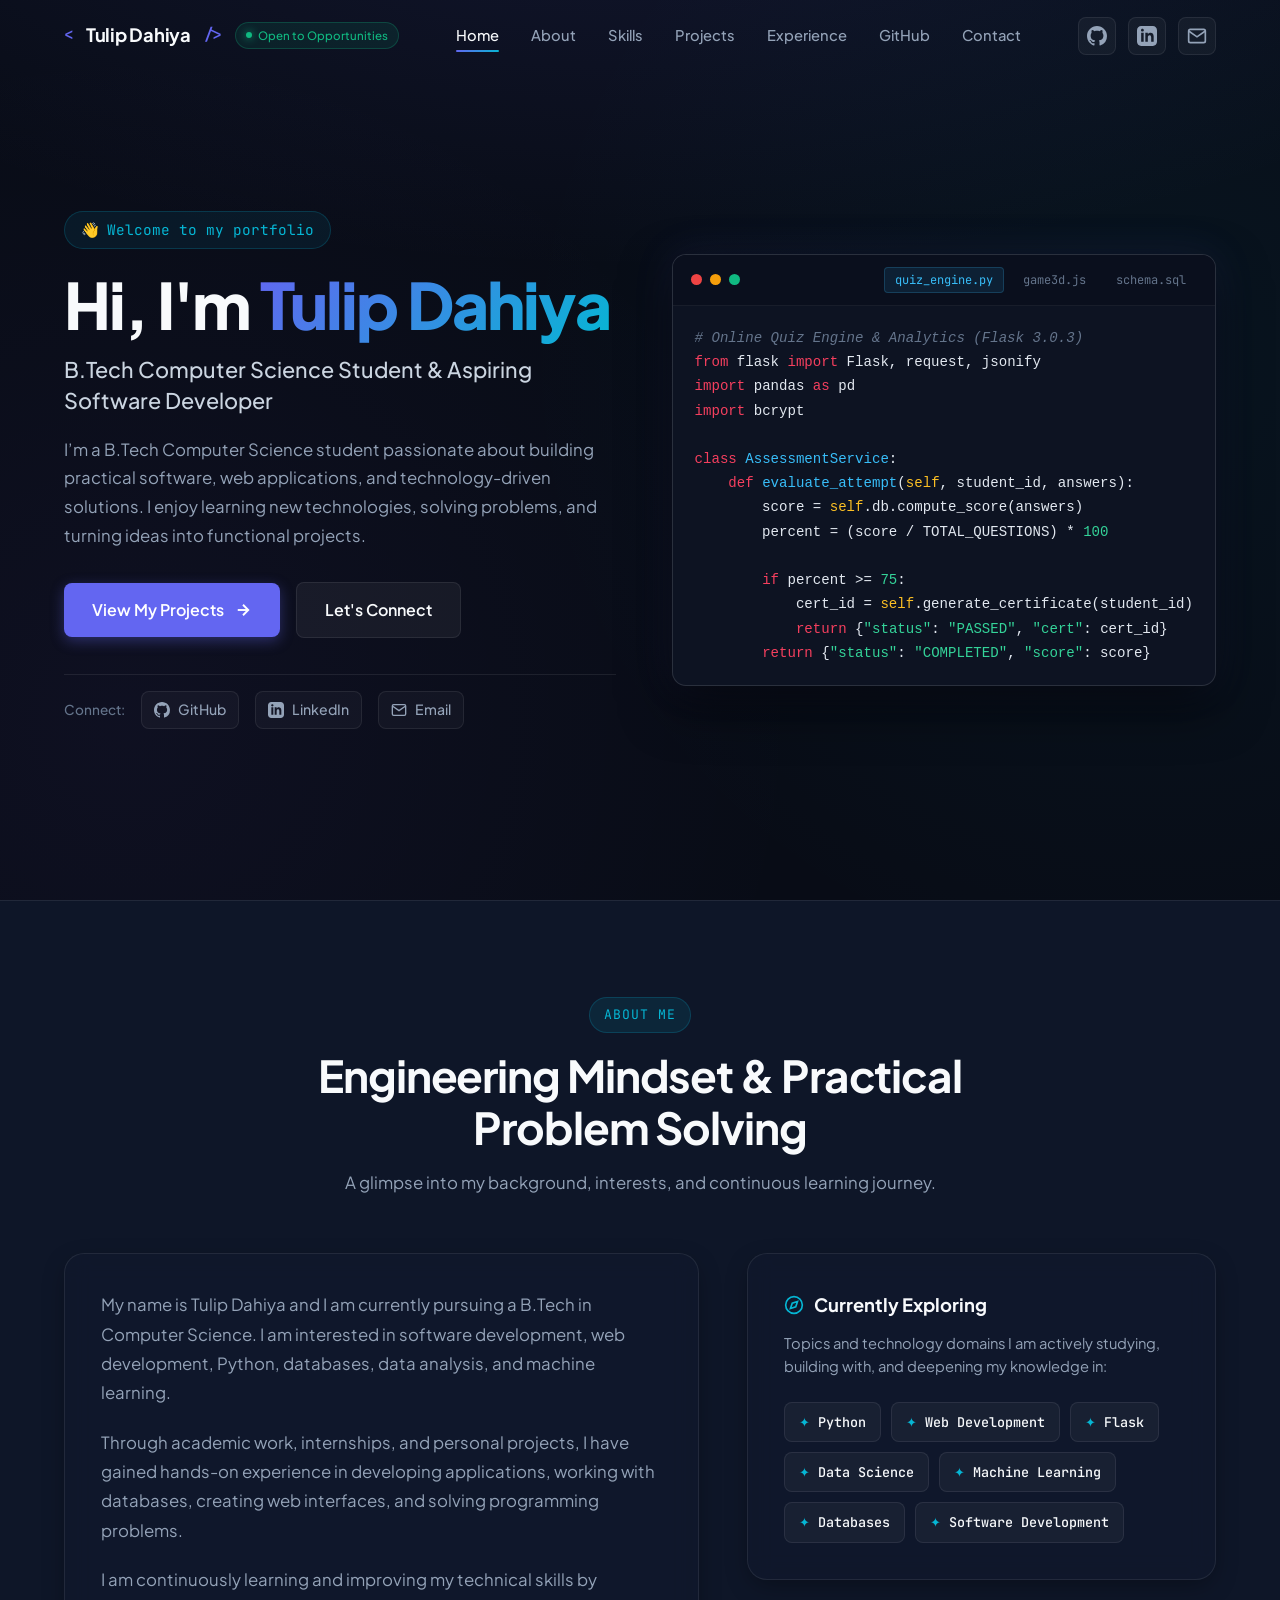
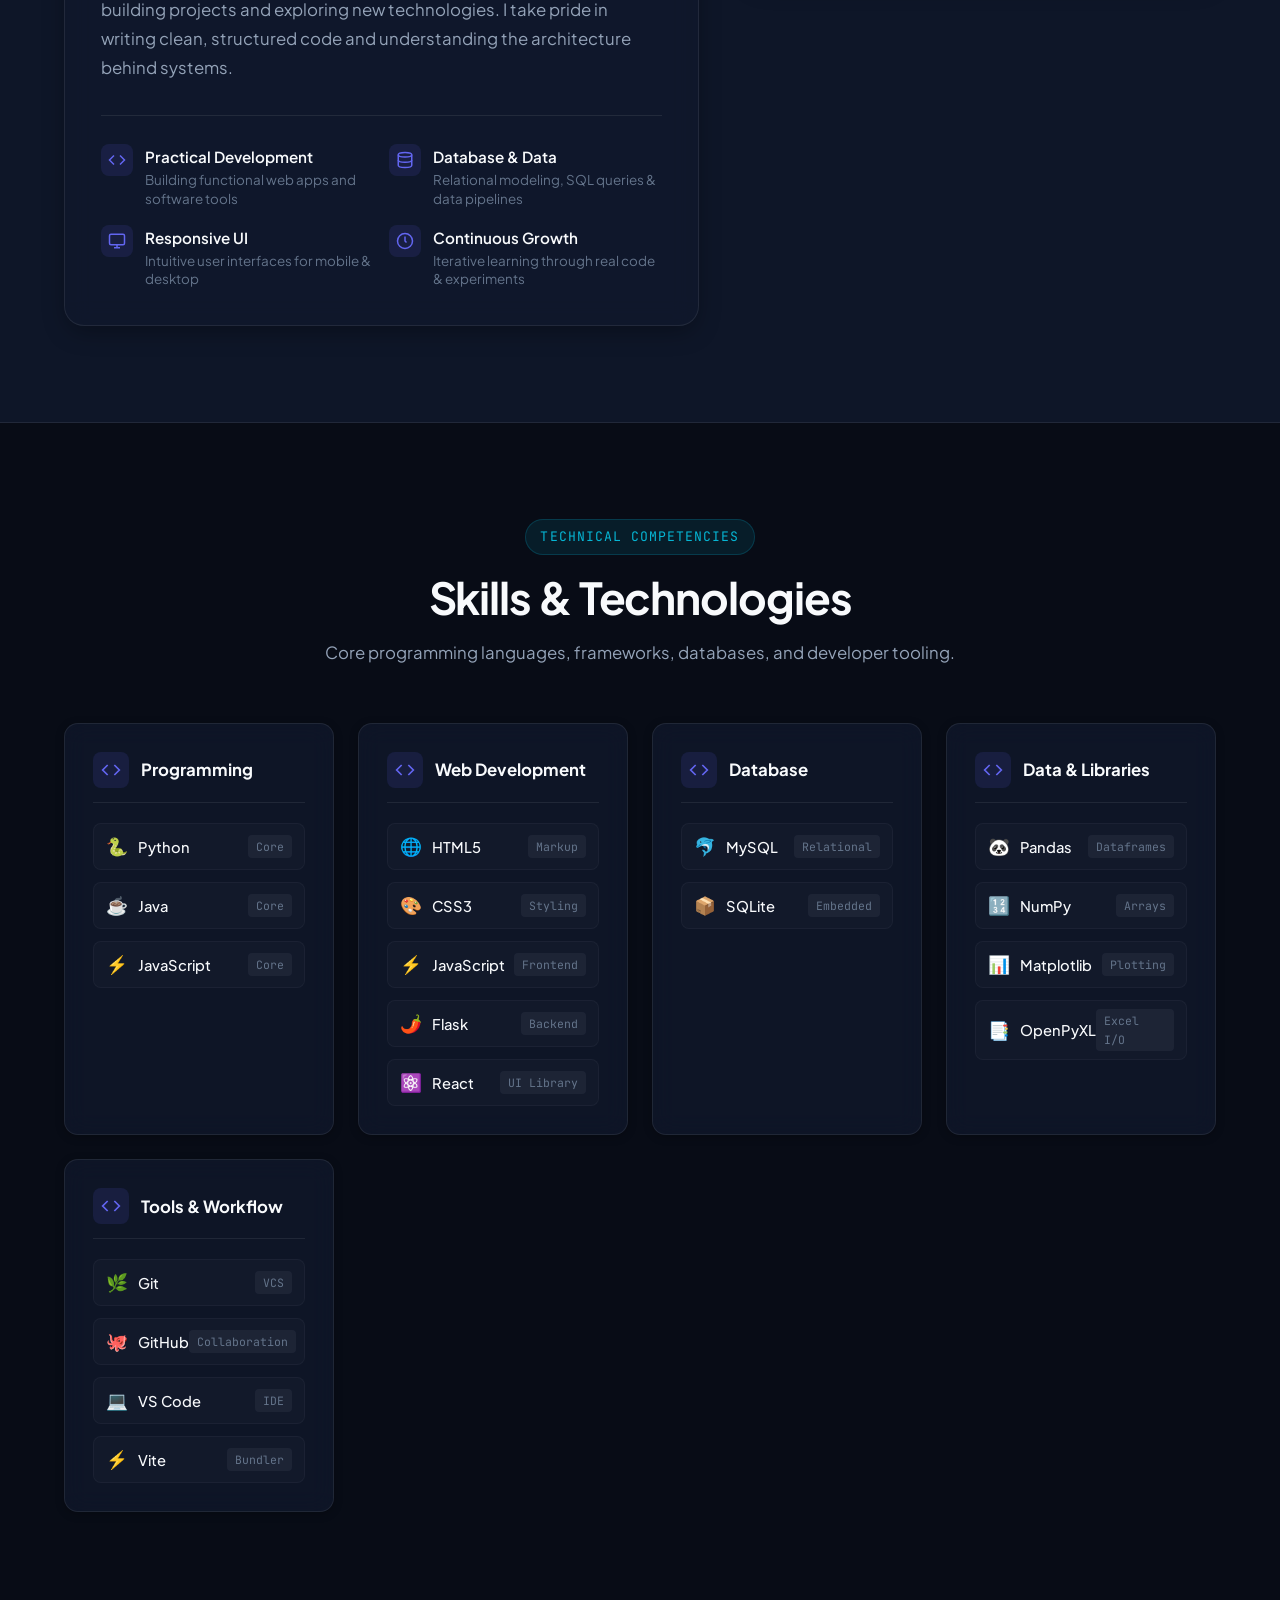
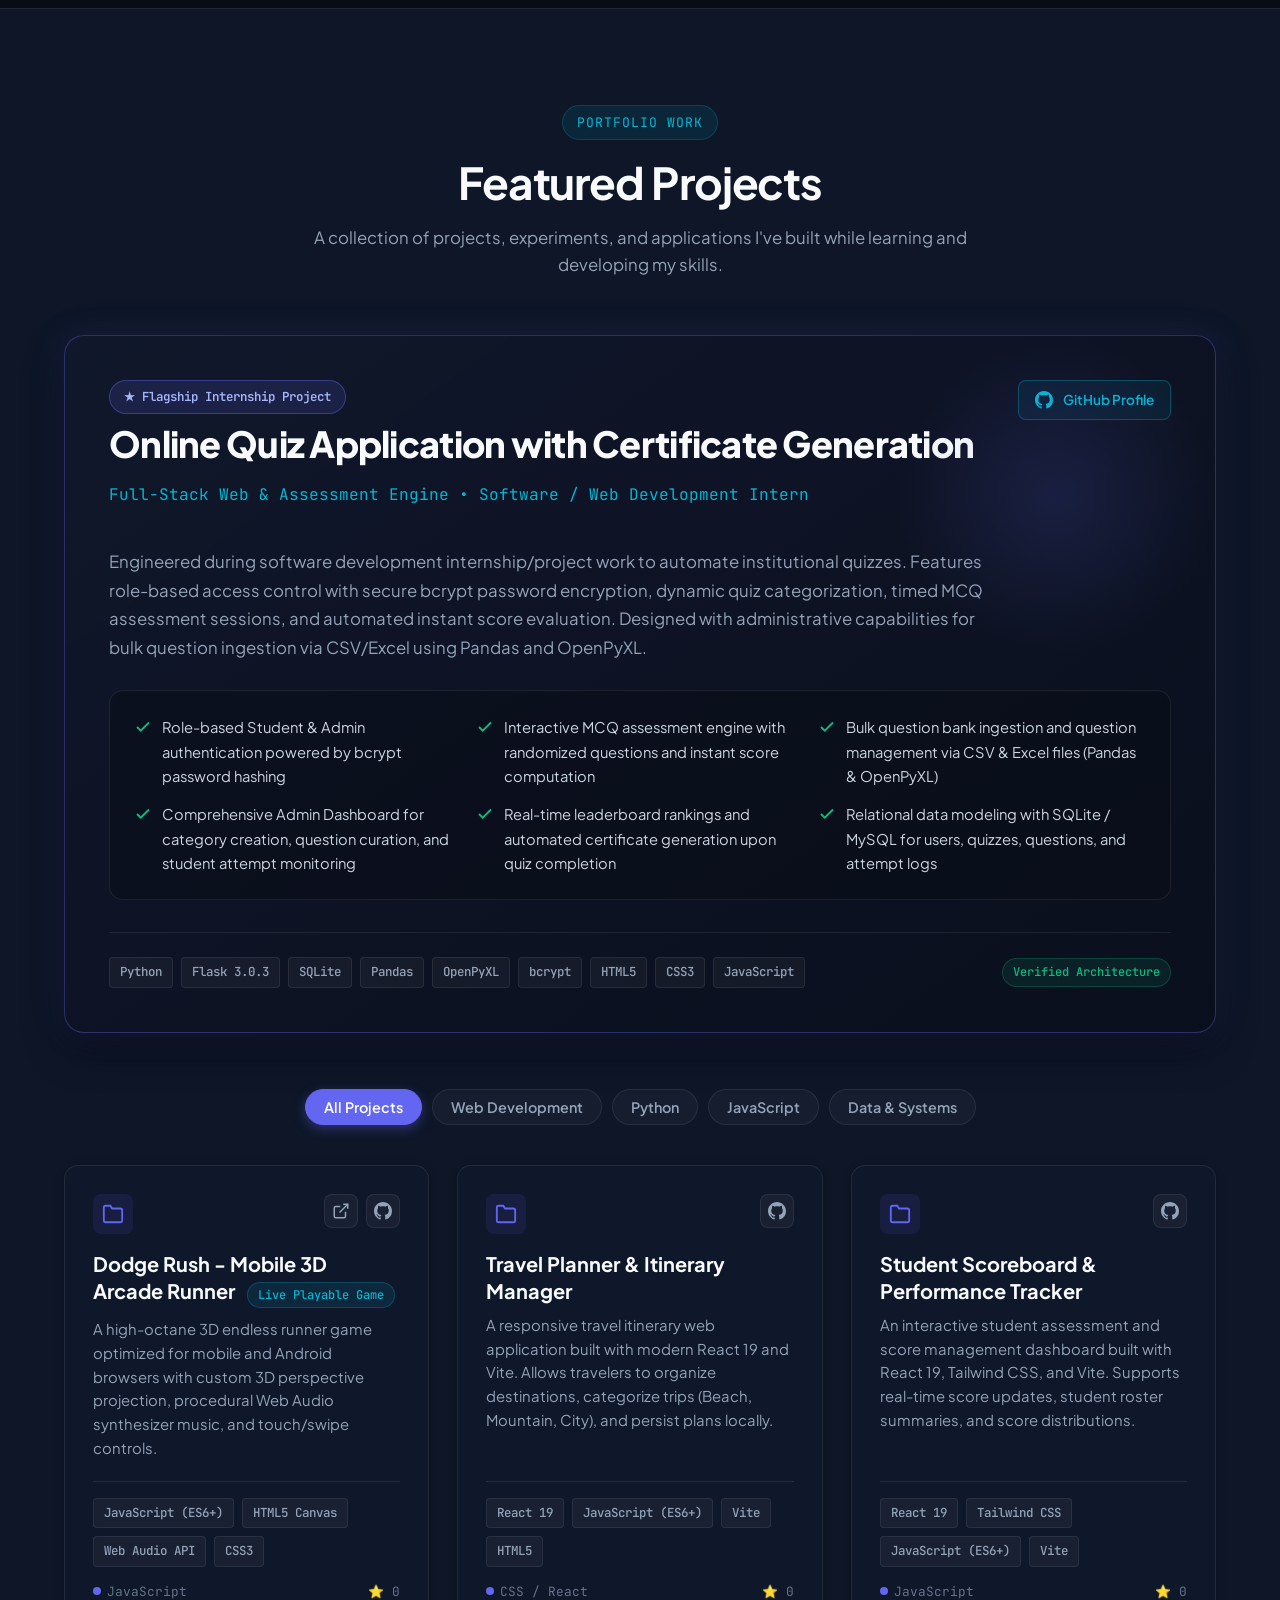
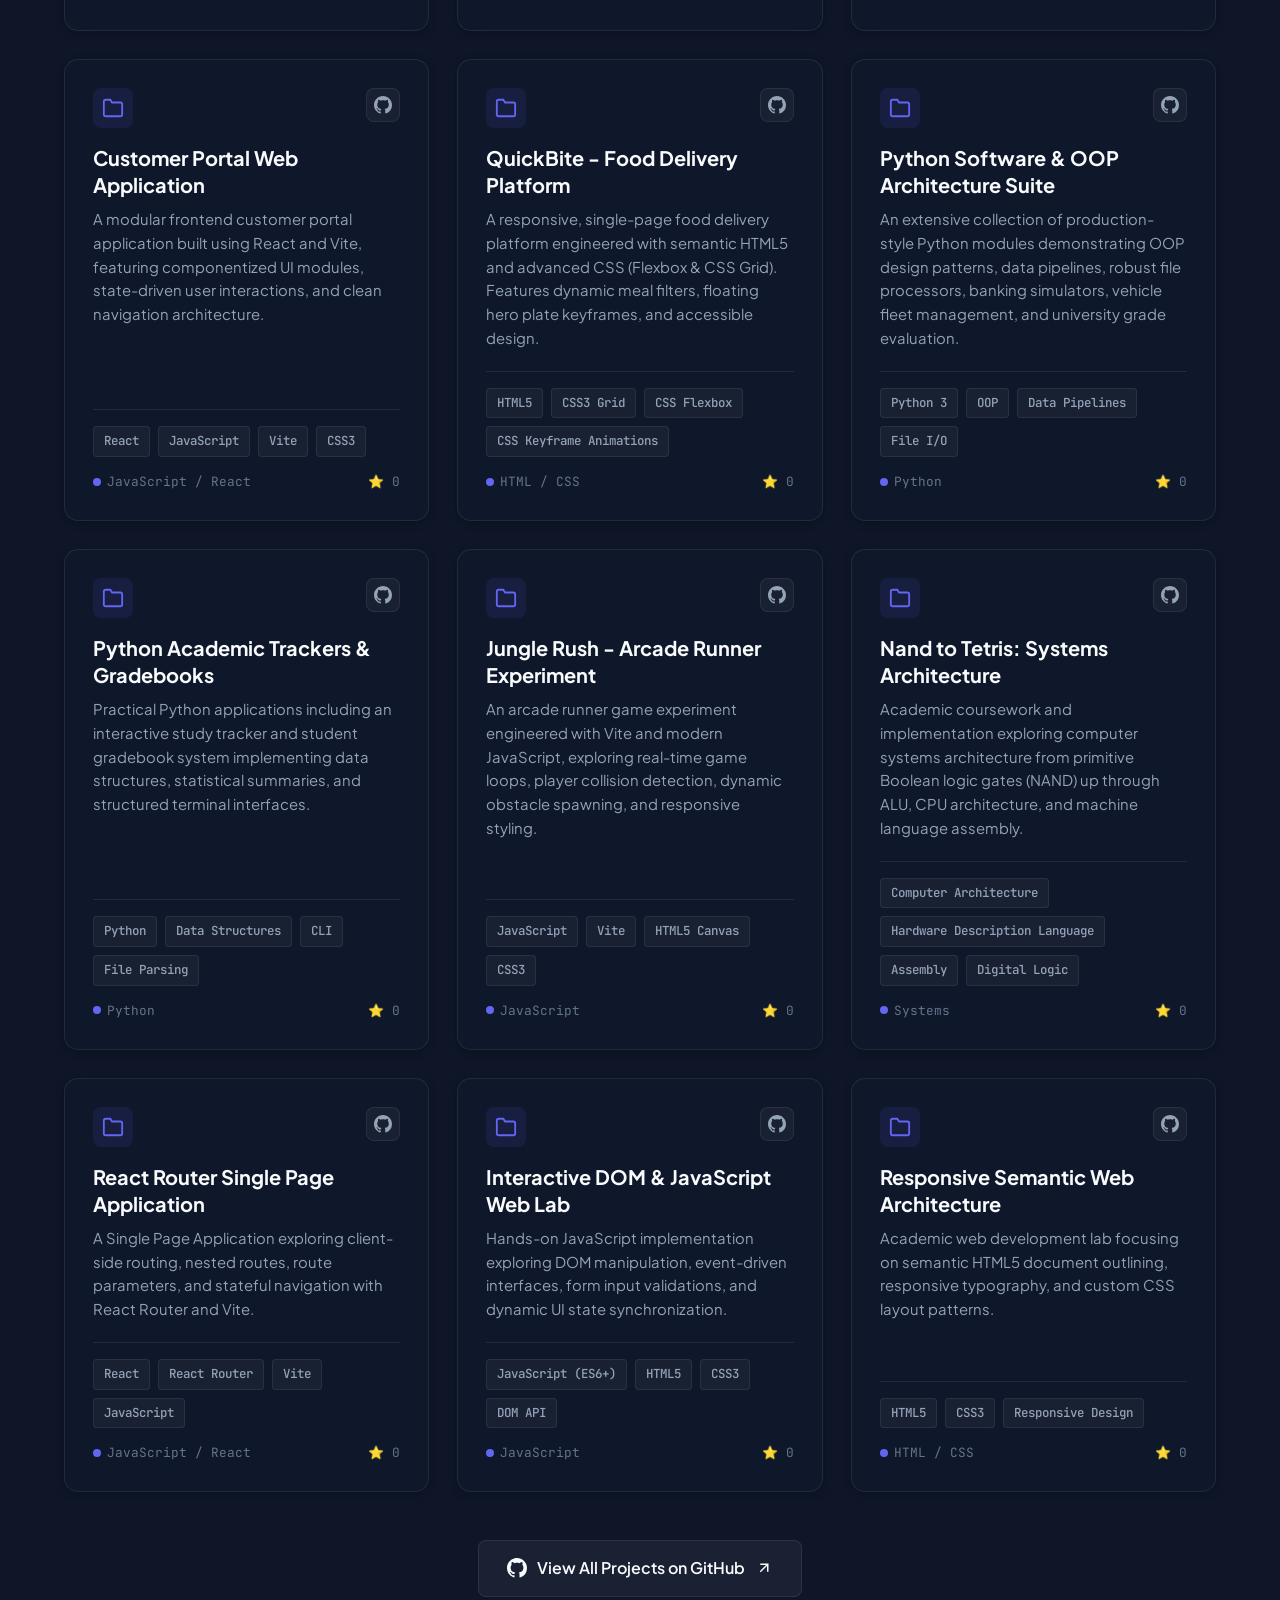
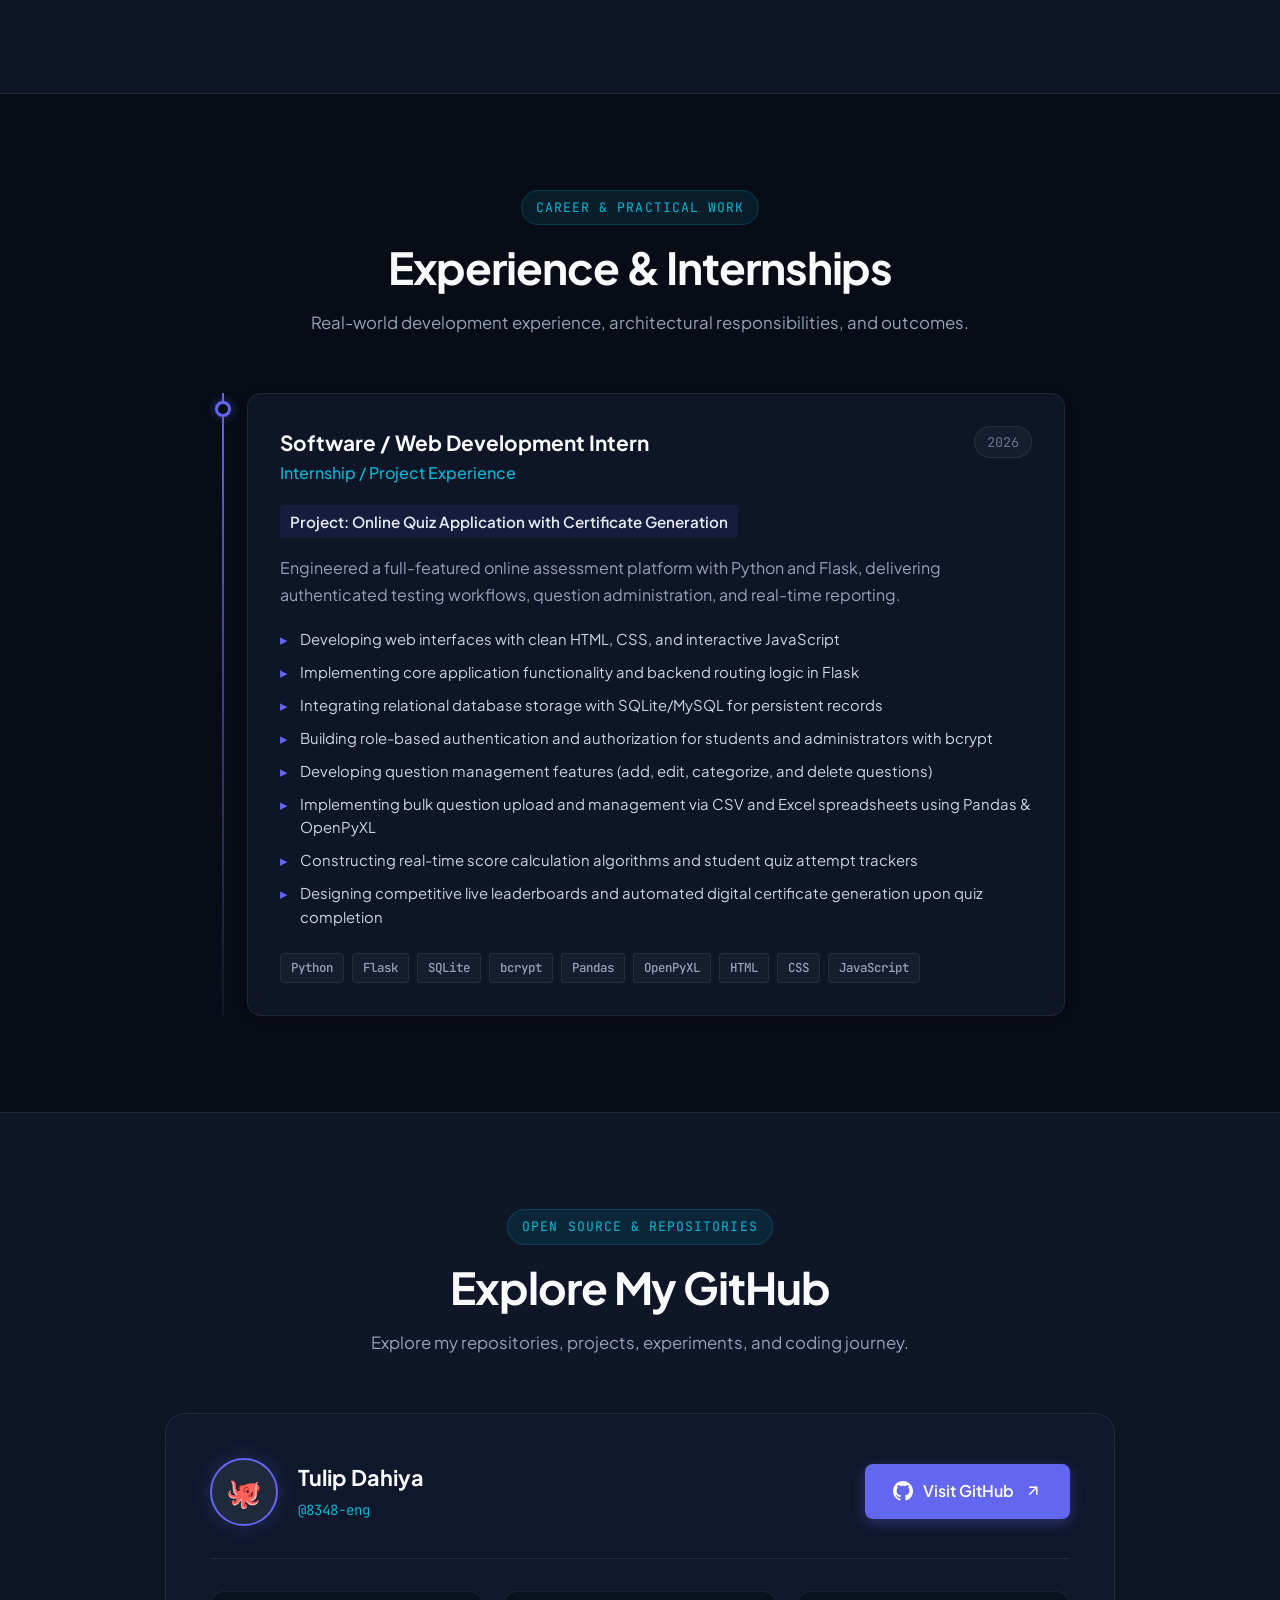
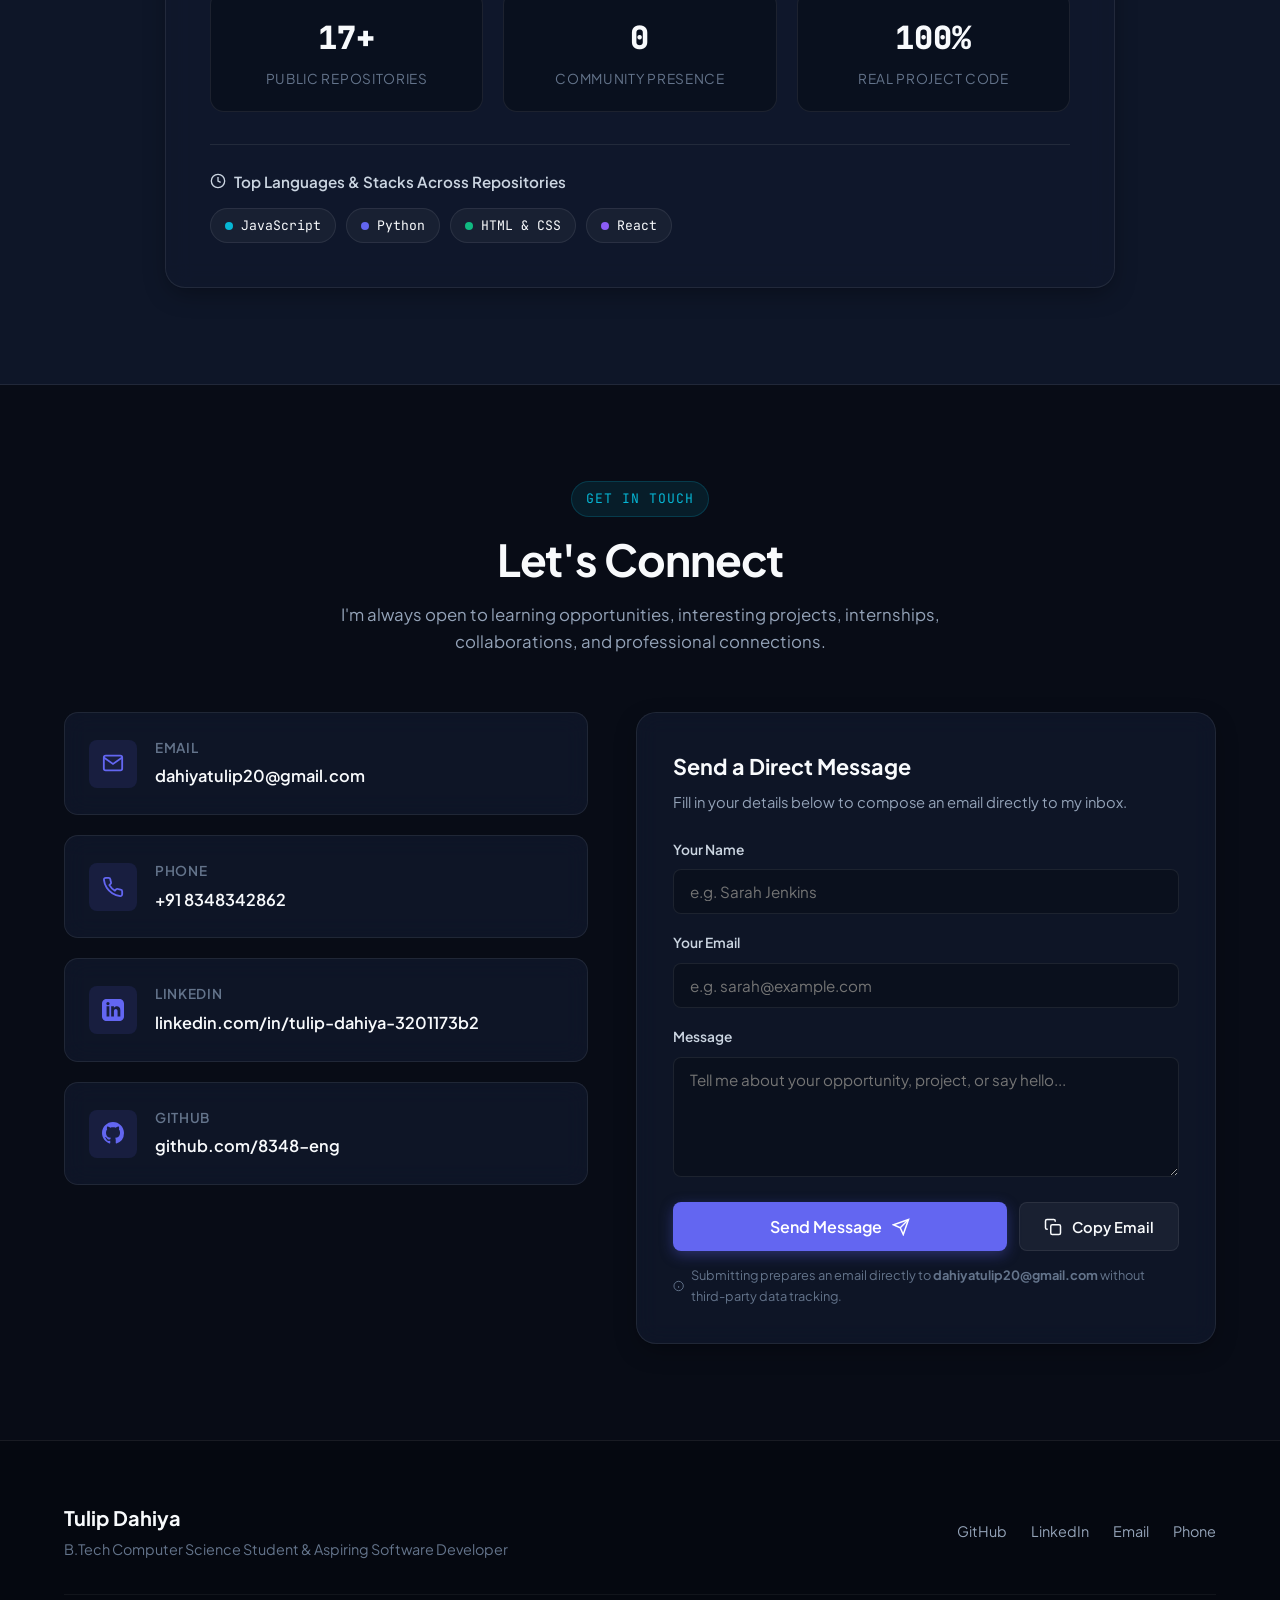
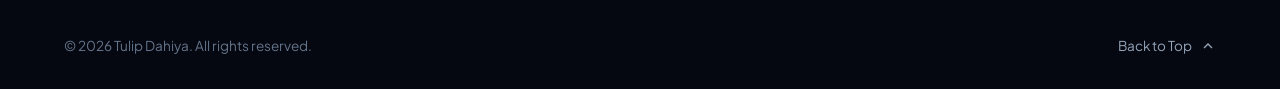
==== portfolio/index.html @ 617219fd "feat: add personal developer portfolio in portfolio/ folder" ====
<!DOCTYPE html>
<html lang="en">
<head>
  <meta charset="UTF-8">
  <meta name="viewport" content="width=device-width, initial-scale=1.0">
  <meta http-equiv="X-UA-Compatible" content="ie=edge">
  
  <!-- Primary SEO Metadata -->
  <title>Tulip Dahiya | B.Tech Computer Science Student & Software Developer</title>
  <meta name="description" content="Portfolio of Tulip Dahiya, a B.Tech Computer Science student and aspiring software developer showcasing projects, technical skills, and development experience.">
  <meta name="author" content="Tulip Dahiya">
  <meta name="keywords" content="Tulip Dahiya, Software Developer, B.Tech Computer Science, Web Developer, Python, Flask, React, JavaScript, Portfolio">
  
  <!-- Open Graph / Social Sharing -->
  <meta property="og:type" content="website">
  <meta property="og:title" content="Tulip Dahiya | B.Tech Computer Science Student & Software Developer">
  <meta property="og:description" content="Explore software projects, technical skills, and internship experience of Tulip Dahiya.">
  <meta property="og:url" content="https://github.com/8348-eng">
  <meta name="theme-color" content="#080c16">

  <!-- Google Fonts: Plus Jakarta Sans & JetBrains Mono -->
  <link rel="preconnect" href="https://fonts.googleapis.com">
  <link rel="preconnect" href="https://fonts.gstatic.com" crossorigin>
  <link href="https://fonts.googleapis.com/css2?family=JetBrains+Mono:wght@400;500;600;700&family=Plus+Jakarta+Sans:wght@400;500;600;700;800&display=swap" rel="stylesheet">

  <!-- Stylesheet -->
  <link rel="stylesheet" href="css/style.css">

  <!-- Favicon SVG -->
  <link rel="icon" type="image/svg+xml" href="data:image/svg+xml,<svg xmlns='http://www.w3.org/2000/svg' viewBox='0 0 100 100'><rect width='100' height='100' rx='20' fill='%236366f1'/><text x='50%' y='68%' font-family='sans-serif' font-size='55' font-weight='bold' fill='%23ffffff' text-anchor='middle'>T</text></svg>">
</head>
<body>

  <!-- ==========================================================================
       STICKY NAVIGATION BAR
       ========================================================================== -->
  <header class="site-header" role="banner">
    <div class="container nav-container">
      <!-- Brand & Status -->
      <a href="#home" class="nav-brand" aria-label="Tulip Dahiya - Back to Top">
        <span class="brand-code-bracket">&lt;</span>
        <span class="brand-text">Tulip Dahiya</span>
        <span class="brand-code-bracket">/&gt;</span>
        <span class="status-badge" title="Open to internships, junior roles & collaborations">
          <span class="status-dot"></span>
          <span>Open to Opportunities</span>
        </span>
      </a>

      <!-- Desktop Navigation Links -->
      <nav role="navigation" aria-label="Primary Navigation">
        <ul class="nav-menu" id="nav-menu">
          <li><a href="#home" class="nav-link active">Home</a></li>
          <li><a href="#about" class="nav-link">About</a></li>
          <li><a href="#skills" class="nav-link">Skills</a></li>
          <li><a href="#projects" class="nav-link">Projects</a></li>
          <li><a href="#experience" class="nav-link">Experience</a></li>
          <li><a href="#github" class="nav-link">GitHub</a></li>
          <li><a href="#contact" class="nav-link">Contact</a></li>
        </ul>
      </nav>

      <!-- Header Action Icons -->
      <div class="nav-actions">
        <a href="https://github.com/8348-eng" target="_blank" rel="noopener noreferrer" class="icon-btn" aria-label="GitHub Profile" title="GitHub (8348-eng)">
          <svg width="20" height="20" viewBox="0 0 24 24" fill="currentColor"><path d="M12 0C5.37 0 0 5.37 0 12c0 5.31 3.435 9.795 8.205 11.385.6.105.825-.255.825-.57 0-.285-.015-1.23-.015-2.235-3.015.555-3.795-.735-4.035-1.41-.135-.345-.72-1.41-1.23-1.695-.42-.225-1.02-.78-.015-.795.945-.015 1.62.87 1.845 1.23 1.08 1.815 2.805 1.305 3.495.99.105-.78.42-1.305.765-1.605-2.67-.3-5.46-1.335-5.46-5.925 0-1.305.465-2.385 1.23-3.225-.12-.3-.54-1.53.12-3.18 0 0 1.005-.315 3.3 1.23.96-.27 1.98-.405 3-.405s2.04.135 3 .405c2.295-1.56 3.3-1.23 3.3-1.23.66 1.65.24 2.88.12 3.18.765.84 1.23 1.905 1.23 3.225 0 4.605-2.805 5.625-5.475 5.925.435.375.81 1.095.81 2.22 0 1.605-.015 2.895-.015 3.3 0 .315.225.69.825.57A12.02 12.02 0 0024 12c0-6.63-5.37-12-12-12z"/></svg>
        </a>
        <a href="https://www.linkedin.com/in/tulip-dahiya-3201173b2/" target="_blank" rel="noopener noreferrer" class="icon-btn" aria-label="LinkedIn Profile" title="LinkedIn Profile">
          <svg width="20" height="20" viewBox="0 0 24 24" fill="currentColor"><path d="M19 0h-14c-2.761 0-5 2.239-5 5v14c0 2.761 2.239 5 5 5h14c2.762 0 5-2.239 5-5v-14c0-2.761-2.238-5-5-5zm-11 19h-3v-11h3v11zm-1.5-12.268c-.966 0-1.75-.79-1.75-1.764s.784-1.764 1.75-1.764 1.75.79 1.75 1.764-.783 1.764-1.75 1.764zm13.5 12.268h-3v-5.604c0-3.368-4-3.113-4 0v5.604h-3v-11h3v1.765c1.396-2.586 7-2.777 7 2.476v6.759z"/></svg>
        </a>
        <a href="mailto:dahiyatulip20@gmail.com" class="icon-btn" aria-label="Send Email" title="Email Tulip">
          <svg width="20" height="20" viewBox="0 0 24 24" fill="none" stroke="currentColor" stroke-width="2"><path d="M4 4h16c1.1 0 2 .9 2 2v12c0 1.1-.9 2-2 2H4c-1.1 0-2-.9-2-2V6c0-1.1.9-2 2-2z"></path><polyline points="22,6 12,13 2,6"></polyline></svg>
        </a>
      </div>

      <!-- Mobile Hamburger Button -->
      <button class="mobile-toggle" id="mobile-toggle" aria-label="Toggle navigation menu" aria-expanded="false" aria-controls="nav-menu">
        <span></span>
        <span></span>
        <span></span>
      </button>
    </div>
  </header>

  <main role="main">

    <!-- ==========================================================================
         HERO SECTION
         ========================================================================== -->
    <section class="hero-section" id="home">
      <div class="container hero-grid">
        <!-- Left: Text & CTA -->
        <div class="hero-content">
          <div class="hero-greeting">
            <span style="color: var(--accent-secondary);">👋</span>
            <span>Welcome to my portfolio</span>
          </div>

          <h1 class="hero-title">
            Hi, I'm <span class="text-gradient">Tulip Dahiya</span>
          </h1>

          <p class="hero-subtitle">
            B.Tech Computer Science Student &amp; Aspiring Software Developer
          </p>

          <p class="hero-bio">
            I’m a B.Tech Computer Science student passionate about building practical software, web applications, and technology-driven solutions. I enjoy learning new technologies, solving problems, and turning ideas into functional projects.
          </p>

          <div class="hero-actions">
            <a href="#projects" class="btn btn-primary btn-lg">
              <span>View My Projects</span>
              <svg width="18" height="18" viewBox="0 0 24 24" fill="none" stroke="currentColor" stroke-width="2.5"><line x1="5" y1="12" x2="19" y2="12"></line><polyline points="12 5 19 12 12 19"></polyline></svg>
            </a>
            <a href="#contact" class="btn btn-secondary btn-lg">
              <span>Let's Connect</span>
            </a>
          </div>

          <div class="hero-socials">
            <span class="hero-socials-label">Connect:</span>
            <a href="https://github.com/8348-eng" target="_blank" rel="noopener noreferrer" class="social-link" aria-label="GitHub Profile">
              <svg width="16" height="16" viewBox="0 0 24 24" fill="currentColor"><path d="M12 0C5.37 0 0 5.37 0 12c0 5.31 3.435 9.795 8.205 11.385.6.105.825-.255.825-.57 0-.285-.015-1.23-.015-2.235-3.015.555-3.795-.735-4.035-1.41-.135-.345-.72-1.41-1.23-1.695-.42-.225-1.02-.78-.015-.795.945-.015 1.62.87 1.845 1.23 1.08 1.815 2.805 1.305 3.495.99.105-.78.42-1.305.765-1.605-2.67-.3-5.46-1.335-5.46-5.925 0-1.305.465-2.385 1.23-3.225-.12-.3-.54-1.53.12-3.18 0 0 1.005-.315 3.3 1.23.96-.27 1.98-.405 3-.405s2.04.135 3 .405c2.295-1.56 3.3-1.23 3.3-1.23.66 1.65.24 2.88.12 3.18.765.84 1.23 1.905 1.23 3.225 0 4.605-2.805 5.625-5.475 5.925.435.375.81 1.095.81 2.22 0 1.605-.015 2.895-.015 3.3 0 .315.225.69.825.57A12.02 12.02 0 0024 12c0-6.63-5.37-12-12-12z"/></svg>
              <span>GitHub</span>
            </a>
            <a href="https://www.linkedin.com/in/tulip-dahiya-3201173b2/" target="_blank" rel="noopener noreferrer" class="social-link" aria-label="LinkedIn Profile">
              <svg width="16" height="16" viewBox="0 0 24 24" fill="currentColor"><path d="M19 0h-14c-2.761 0-5 2.239-5 5v14c0 2.761 2.239 5 5 5h14c2.762 0 5-2.239 5-5v-14c0-2.761-2.238-5-5-5zm-11 19h-3v-11h3v11zm-1.5-12.268c-.966 0-1.75-.79-1.75-1.764s.784-1.764 1.75-1.764 1.75.79 1.75 1.764-.783 1.764-1.75 1.764zm13.5 12.268h-3v-5.604c0-3.368-4-3.113-4 0v5.604h-3v-11h3v1.765c1.396-2.586 7-2.777 7 2.476v6.759z"/></svg>
              <span>LinkedIn</span>
            </a>
            <a href="mailto:dahiyatulip20@gmail.com" class="social-link" aria-label="Direct Email">
              <svg width="16" height="16" viewBox="0 0 24 24" fill="none" stroke="currentColor" stroke-width="2"><path d="M4 4h16c1.1 0 2 .9 2 2v12c0 1.1-.9 2-2 2H4c-1.1 0-2-.9-2-2V6c0-1.1.9-2 2-2z"></path><polyline points="22,6 12,13 2,6"></polyline></svg>
              <span>Email</span>
            </a>
          </div>
        </div>

        <!-- Right: Developer Terminal / Code Viewer -->
        <div class="hero-visual" aria-hidden="false">
          <div class="developer-terminal">
            <div class="terminal-header">
              <div class="terminal-dots">
                <span class="terminal-dot dot-red"></span>
                <span class="terminal-dot dot-yellow"></span>
                <span class="terminal-dot dot-green"></span>
              </div>
              <div class="terminal-tabs">
                <button class="terminal-tab active" data-lang="python">quiz_engine.py</button>
                <button class="terminal-tab" data-lang="javascript">game3d.js</button>
                <button class="terminal-tab" data-lang="sql">schema.sql</button>
              </div>
            </div>
            <pre class="terminal-body"><code id="hero-terminal-code"></code></pre>
          </div>
        </div>
      </div>
    </section>

    <!-- ==========================================================================
         ABOUT ME SECTION
         ========================================================================== -->
    <section class="section section-alt" id="about">
      <div class="container">
        <div class="section-header">
          <span class="section-tag">About Me</span>
          <h2 class="section-title">Engineering Mindset &amp; Practical Problem Solving</h2>
          <p class="section-subtitle">A glimpse into my background, interests, and continuous learning journey.</p>
        </div>

        <div class="about-grid">
          <!-- Main Narrative -->
          <div class="about-card">
            <p>
              My name is Tulip Dahiya and I am currently pursuing a B.Tech in Computer Science. I am interested in software development, web development, Python, databases, data analysis, and machine learning.
            </p>
            <p>
              Through academic work, internships, and personal projects, I have gained hands-on experience in developing applications, working with databases, creating web interfaces, and solving programming problems.
            </p>
            <p>
              I am continuously learning and improving my technical skills by building projects and exploring new technologies. I take pride in writing clean, structured code and understanding the architecture behind systems.
            </p>

            <div class="about-highlights">
              <div class="highlight-item">
                <div class="highlight-icon">
                  <svg width="18" height="18" viewBox="0 0 24 24" fill="none" stroke="currentColor" stroke-width="2"><polyline points="16 18 22 12 16 6"></polyline><polyline points="8 6 2 12 8 18"></polyline></svg>
                </div>
                <div class="highlight-text">
                  <h4>Practical Development</h4>
                  <p>Building functional web apps and software tools</p>
                </div>
              </div>
              <div class="highlight-item">
                <div class="highlight-icon">
                  <svg width="18" height="18" viewBox="0 0 24 24" fill="none" stroke="currentColor" stroke-width="2"><ellipse cx="12" cy="5" rx="9" ry="3"></ellipse><path d="M21 12c0 1.66-4 3-9 3s-9-1.34-9-3"></path><path d="M3 5v14c0 1.66 4 3 9 3s9-1.34 9-3V5"></path></svg>
                </div>
                <div class="highlight-text">
                  <h4>Database &amp; Data</h4>
                  <p>Relational modeling, SQL queries &amp; data pipelines</p>
                </div>
              </div>
              <div class="highlight-item">
                <div class="highlight-icon">
                  <svg width="18" height="18" viewBox="0 0 24 24" fill="none" stroke="currentColor" stroke-width="2"><rect x="2" y="3" width="20" height="14" rx="2" ry="2"></rect><line x1="8" y1="21" x2="16" y2="21"></line><line x1="12" y1="17" x2="12" y2="21"></line></svg>
                </div>
                <div class="highlight-text">
                  <h4>Responsive UI</h4>
                  <p>Intuitive user interfaces for mobile &amp; desktop</p>
                </div>
              </div>
              <div class="highlight-item">
                <div class="highlight-icon">
                  <svg width="18" height="18" viewBox="0 0 24 24" fill="none" stroke="currentColor" stroke-width="2"><circle cx="12" cy="12" r="10"></circle><polyline points="12 6 12 12 14 14"></polyline></svg>
                </div>
                <div class="highlight-text">
                  <h4>Continuous Growth</h4>
                  <p>Iterative learning through real code &amp; experiments</p>
                </div>
              </div>
            </div>
          </div>

          <!-- Currently Exploring Card -->
          <div class="exploring-card">
            <h3 class="exploring-title">
              <svg width="20" height="20" viewBox="0 0 24 24" fill="none" stroke="var(--accent-secondary)" stroke-width="2"><circle cx="12" cy="12" r="10"></circle><polygon points="16.24 7.76 14.12 14.12 7.76 16.24 9.88 9.88 16.24 7.76"></polygon></svg>
              <span>Currently Exploring</span>
            </h3>
            <p class="exploring-desc">
              Topics and technology domains I am actively studying, building with, and deepening my knowledge in:
            </p>
            <div class="exploring-tags" id="exploring-tags-container">
              <!-- Rendered dynamically -->
            </div>
          </div>
        </div>
      </div>
    </section>

    <!-- ==========================================================================
         SKILLS MATRIX
         ========================================================================== -->
    <section class="section" id="skills">
      <div class="container">
        <div class="section-header">
          <span class="section-tag">Technical Competencies</span>
          <h2 class="section-title">Skills &amp; Technologies</h2>
          <p class="section-subtitle">Core programming languages, frameworks, databases, and developer tooling.</p>
        </div>

        <div class="skills-grid" id="skills-container">
          <!-- Rendered dynamically without fake percentage bars -->
        </div>
      </div>
    </section>

    <!-- ==========================================================================
         PROJECTS SECTION & FLAGSHIP SPOTLIGHT
         ========================================================================== -->
    <section class="section section-alt" id="projects">
      <div class="container">
        <div class="section-header">
          <span class="section-tag">Portfolio Work</span>
          <h2 class="section-title">Featured Projects</h2>
          <p class="section-subtitle">
            A collection of projects, experiments, and applications I've built while learning and developing my skills.
          </p>
        </div>

        <!-- Prominently Showcase Flagship Project: Online Quiz Application -->
        <div class="flagship-spotlight" id="flagship-project-container">
          <!-- Rendered dynamically -->
        </div>

        <!-- Filter Controls -->
        <div class="project-filters" role="tablist" aria-label="Filter projects by category">
          <button class="filter-btn active" data-filter="all" role="tab" aria-selected="true">All Projects</button>
          <button class="filter-btn" data-filter="web" role="tab" aria-selected="false">Web Development</button>
          <button class="filter-btn" data-filter="python" role="tab" aria-selected="false">Python</button>
          <button class="filter-btn" data-filter="javascript" role="tab" aria-selected="false">JavaScript</button>
          <button class="filter-btn" data-filter="data" role="tab" aria-selected="false">Data &amp; Systems</button>
        </div>

        <!-- Projects Grid -->
        <div class="projects-grid" id="projects-grid">
          <!-- Rendered dynamically with live GitHub sync -->
        </div>

        <!-- View All Repositories Call to Action -->
        <div class="projects-more-cta">
          <a href="https://github.com/8348-eng?tab=repositories" target="_blank" rel="noopener noreferrer" class="btn btn-secondary btn-lg" aria-label="View all repositories on GitHub">
            <svg width="20" height="20" viewBox="0 0 24 24" fill="currentColor"><path d="M12 0C5.37 0 0 5.37 0 12c0 5.31 3.435 9.795 8.205 11.385.6.105.825-.255.825-.57 0-.285-.015-1.23-.015-2.235-3.015.555-3.795-.735-4.035-1.41-.135-.345-.72-1.41-1.23-1.695-.42-.225-1.02-.78-.015-.795.945-.015 1.62.87 1.845 1.23 1.08 1.815 2.805 1.305 3.495.99.105-.78.42-1.305.765-1.605-2.67-.3-5.46-1.335-5.46-5.925 0-1.305.465-2.385 1.23-3.225-.12-.3-.54-1.53.12-3.18 0 0 1.005-.315 3.3 1.23.96-.27 1.98-.405 3-.405s2.04.135 3 .405c2.295-1.56 3.3-1.23 3.3-1.23.66 1.65.24 2.88.12 3.18.765.84 1.23 1.905 1.23 3.225 0 4.605-2.805 5.625-5.475 5.925.435.375.81 1.095.81 2.22 0 1.605-.015 2.895-.015 3.3 0 .315.225.69.825.57A12.02 12.02 0 0024 12c0-6.63-5.37-12-12-12z"/></svg>
            <span>View All Projects on GitHub</span>
            <svg width="18" height="18" viewBox="0 0 24 24" fill="none" stroke="currentColor" stroke-width="2"><line x1="7" y1="17" x2="17" y2="7"></line><polyline points="7 7 17 7 17 17"></polyline></svg>
          </a>
        </div>
      </div>
    </section>

    <!-- ==========================================================================
         EXPERIENCE / INTERNSHIP SECTION
         ========================================================================== -->
    <section class="section" id="experience">
      <div class="container">
        <div class="section-header">
          <span class="section-tag">Career &amp; Practical Work</span>
          <h2 class="section-title">Experience &amp; Internships</h2>
          <p class="section-subtitle">Real-world development experience, architectural responsibilities, and outcomes.</p>
        </div>

        <div class="experience-timeline" id="experience-timeline-container">
          <!-- Rendered dynamically -->
        </div>
      </div>
    </section>

    <!-- ==========================================================================
         GITHUB DEDICATED SECTION
         ========================================================================== -->
    <section class="section section-alt" id="github">
      <div class="container">
        <div class="section-header">
          <span class="section-tag">Open Source &amp; Repositories</span>
          <h2 class="section-title">Explore My GitHub</h2>
          <p class="section-subtitle">Explore my repositories, projects, experiments, and coding journey.</p>
        </div>

        <div class="github-stats-container">
          <div class="github-banner">
            <div class="github-user-info">
              <div class="github-avatar" aria-hidden="true">
                <span>🐙</span>
              </div>
              <div class="github-user-details">
                <h3>Tulip Dahiya</h3>
                <span class="github-username-tag">@8348-eng</span>
              </div>
            </div>

            <a href="https://github.com/8348-eng" target="_blank" rel="noopener noreferrer" class="btn btn-primary btn-lg" aria-label="Visit GitHub Profile">
              <svg width="20" height="20" viewBox="0 0 24 24" fill="currentColor"><path d="M12 0C5.37 0 0 5.37 0 12c0 5.31 3.435 9.795 8.205 11.385.6.105.825-.255.825-.57 0-.285-.015-1.23-.015-2.235-3.015.555-3.795-.735-4.035-1.41-.135-.345-.72-1.41-1.23-1.695-.42-.225-1.02-.78-.015-.795.945-.015 1.62.87 1.845 1.23 1.08 1.815 2.805 1.305 3.495.99.105-.78.42-1.305.765-1.605-2.67-.3-5.46-1.335-5.46-5.925 0-1.305.465-2.385 1.23-3.225-.12-.3-.54-1.53.12-3.18 0 0 1.005-.315 3.3 1.23.96-.27 1.98-.405 3-.405s2.04.135 3 .405c2.295-1.56 3.3-1.23 3.3-1.23.66 1.65.24 2.88.12 3.18.765.84 1.23 1.905 1.23 3.225 0 4.605-2.805 5.625-5.475 5.925.435.375.81 1.095.81 2.22 0 1.605-.015 2.895-.015 3.3 0 .315.225.69.825.57A12.02 12.02 0 0024 12c0-6.63-5.37-12-12-12z"/></svg>
              <span>Visit GitHub</span>
              <svg width="18" height="18" viewBox="0 0 24 24" fill="none" stroke="currentColor" stroke-width="2"><line x1="7" y1="17" x2="17" y2="7"></line><polyline points="7 7 17 7 17 17"></polyline></svg>
            </a>
          </div>

          <div class="github-metrics-grid">
            <div class="metric-card">
              <div class="metric-value" id="github-repo-count">17+</div>
              <div class="metric-label">Public Repositories</div>
            </div>
            <div class="metric-card">
              <div class="metric-value" id="github-followers-count">Active</div>
              <div class="metric-label">Community Presence</div>
            </div>
            <div class="metric-card">
              <div class="metric-value">100%</div>
              <div class="metric-label">Real Project Code</div>
            </div>
          </div>

          <div class="github-languages-section">
            <h4 class="languages-header">
              <svg width="16" height="16" viewBox="0 0 24 24" fill="none" stroke="currentColor" stroke-width="2"><circle cx="12" cy="12" r="10"></circle><polyline points="12 6 12 12 16 14"></polyline></svg>
              <span>Top Languages &amp; Stacks Across Repositories</span>
            </h4>
            <div class="language-chips-list" id="github-lang-chips">
              <span class="language-chip"><span class="lang-dot" style="background-color: var(--accent-secondary);"></span>JavaScript</span>
              <span class="language-chip"><span class="lang-dot" style="background-color: var(--accent-primary);"></span>Python</span>
              <span class="language-chip"><span class="lang-dot" style="background-color: var(--accent-emerald);"></span>HTML &amp; CSS</span>
              <span class="language-chip"><span class="lang-dot" style="background-color: var(--accent-violet);"></span>React</span>
            </div>
          </div>
        </div>
      </div>
    </section>

    <!-- ==========================================================================
         CONTACT SECTION
         ========================================================================== -->
    <section class="section" id="contact">
      <div class="container">
        <div class="section-header">
          <span class="section-tag">Get in Touch</span>
          <h2 class="section-title">Let's Connect</h2>
          <p class="section-subtitle">
            I'm always open to learning opportunities, interesting projects, internships, collaborations, and professional connections.
          </p>
        </div>

        <div class="contact-grid">
          <!-- Left: Direct Contact Information Cards -->
          <div class="contact-info-col">
            <!-- Email -->
            <a href="mailto:dahiyatulip20@gmail.com" class="contact-card">
              <div class="contact-icon-box">
                <svg width="22" height="22" viewBox="0 0 24 24" fill="none" stroke="currentColor" stroke-width="2"><path d="M4 4h16c1.1 0 2 .9 2 2v12c0 1.1-.9 2-2 2H4c-1.1 0-2-.9-2-2V6c0-1.1.9-2 2-2z"></path><polyline points="22,6 12,13 2,6"></polyline></svg>
              </div>
              <div class="contact-details">
                <h4>Email</h4>
                <p>dahiyatulip20@gmail.com</p>
              </div>
            </a>

            <!-- Phone -->
            <a href="tel:+918348342862" class="contact-card">
              <div class="contact-icon-box">
                <svg width="22" height="22" viewBox="0 0 24 24" fill="none" stroke="currentColor" stroke-width="2"><path d="M22 16.92v3a2 2 0 01-2.18 2 19.79 19.79 0 01-8.63-3.07 19.5 19.5 0 01-6-6 19.79 19.79 0 01-3.07-8.67A2 2 0 014.11 2h3a2 2 0 012 1.72 12.84 12.84 0 00.7 2.81 2 2 0 01-.45 2.11L8.09 9.91a16 16 0 006 6l1.27-1.27a2 2 0 012.11-.45 12.84 12.84 0 002.81.7A2 2 0 0122 16.92z"></path></svg>
              </div>
              <div class="contact-details">
                <h4>Phone</h4>
                <p>+91 8348342862</p>
              </div>
            </a>

            <!-- LinkedIn -->
            <a href="https://www.linkedin.com/in/tulip-dahiya-3201173b2/" target="_blank" rel="noopener noreferrer" class="contact-card">
              <div class="contact-icon-box">
                <svg width="22" height="22" viewBox="0 0 24 24" fill="currentColor"><path d="M19 0h-14c-2.761 0-5 2.239-5 5v14c0 2.761 2.239 5 5 5h14c2.762 0 5-2.239 5-5v-14c0-2.761-2.238-5-5-5zm-11 19h-3v-11h3v11zm-1.5-12.268c-.966 0-1.75-.79-1.75-1.764s.784-1.764 1.75-1.764 1.75.79 1.75 1.764-.783 1.764-1.75 1.764zm13.5 12.268h-3v-5.604c0-3.368-4-3.113-4 0v5.604h-3v-11h3v1.765c1.396-2.586 7-2.777 7 2.476v6.759z"/></svg>
              </div>
              <div class="contact-details">
                <h4>LinkedIn</h4>
                <p>linkedin.com/in/tulip-dahiya-3201173b2</p>
              </div>
            </a>

            <!-- GitHub -->
            <a href="https://github.com/8348-eng" target="_blank" rel="noopener noreferrer" class="contact-card">
              <div class="contact-icon-box">
                <svg width="22" height="22" viewBox="0 0 24 24" fill="currentColor"><path d="M12 0C5.37 0 0 5.37 0 12c0 5.31 3.435 9.795 8.205 11.385.6.105.825-.255.825-.57 0-.285-.015-1.23-.015-2.235-3.015.555-3.795-.735-4.035-1.41-.135-.345-.72-1.41-1.23-1.695-.42-.225-1.02-.78-.015-.795.945-.015 1.62.87 1.845 1.23 1.08 1.815 2.805 1.305 3.495.99.105-.78.42-1.305.765-1.605-2.67-.3-5.46-1.335-5.46-5.925 0-1.305.465-2.385 1.23-3.225-.12-.3-.54-1.53.12-3.18 0 0 1.005-.315 3.3 1.23.96-.27 1.98-.405 3-.405s2.04.135 3 .405c2.295-1.56 3.3-1.23 3.3-1.23.66 1.65.24 2.88.12 3.18.765.84 1.23 1.905 1.23 3.225 0 4.605-2.805 5.625-5.475 5.925.435.375.81 1.095.81 2.22 0 1.605-.015 2.895-.015 3.3 0 .315.225.69.825.57A12.02 12.02 0 0024 12c0-6.63-5.37-12-12-12z"/></svg>
              </div>
              <div class="contact-details">
                <h4>GitHub</h4>
                <p>github.com/8348-eng</p>
              </div>
            </a>
          </div>

          <!-- Right: Interactive Professional Contact Form -->
          <div class="contact-form-card">
            <div class="form-header">
              <h3>Send a Direct Message</h3>
              <p>Fill in your details below to compose an email directly to my inbox.</p>
            </div>

            <form id="contact-form">
              <div class="form-group">
                <label for="contact-name" class="form-label">Your Name</label>
                <input type="text" id="contact-name" class="form-input" placeholder="e.g. Sarah Jenkins" required>
              </div>

              <div class="form-group">
                <label for="contact-email" class="form-label">Your Email</label>
                <input type="email" id="contact-email" class="form-input" placeholder="e.g. sarah@example.com" required>
              </div>

              <div class="form-group">
                <label for="contact-message" class="form-label">Message</label>
                <textarea id="contact-message" class="form-textarea" placeholder="Tell me about your opportunity, project, or say hello..." required></textarea>
              </div>

              <div style="display: flex; gap: 12px; flex-wrap: wrap;">
                <button type="submit" class="btn btn-primary btn-lg" style="flex: 1;">
                  <span>Send Message</span>
                  <svg width="18" height="18" viewBox="0 0 24 24" fill="none" stroke="currentColor" stroke-width="2"><line x1="22" y1="2" x2="11" y2="13"></line><polygon points="22 2 15 22 11 13 2 9 22 2"></polygon></svg>
                </button>
                <button type="button" class="btn btn-secondary" id="copy-email-btn" title="Copy email address to clipboard">
                  <svg width="18" height="18" viewBox="0 0 24 24" fill="none" stroke="currentColor" stroke-width="2"><rect x="9" y="9" width="13" height="13" rx="2" ry="2"></rect><path d="M5 15H4a2 2 0 01-2-2V4a2 2 0 012-2h9a2 2 0 012 2v1"></path></svg>
                  <span>Copy Email</span>
                </button>
              </div>

              <p class="form-note">
                <svg width="14" height="14" viewBox="0 0 24 24" fill="none" stroke="currentColor" stroke-width="2"><circle cx="12" cy="12" r="10"></circle><line x1="12" y1="16" x2="12" y2="12"></line><line x1="12" y1="8" x2="12.01" y2="8"></line></svg>
                <span>Submitting prepares an email directly to <strong>dahiyatulip20@gmail.com</strong> without third-party data tracking.</span>
              </p>
            </form>
          </div>
        </div>
      </div>
    </section>
  </main>

  <!-- ==========================================================================
       FOOTER
       ========================================================================== -->
  <footer class="site-footer" role="contentinfo">
    <div class="container">
      <div class="footer-top">
        <div class="footer-brand">
          <h3>Tulip Dahiya</h3>
          <p>B.Tech Computer Science Student &amp; Aspiring Software Developer</p>
        </div>

        <ul class="footer-links">
          <li><a href="https://github.com/8348-eng" target="_blank" rel="noopener noreferrer" class="footer-link">GitHub</a></li>
          <li><a href="https://www.linkedin.com/in/tulip-dahiya-3201173b2/" target="_blank" rel="noopener noreferrer" class="footer-link">LinkedIn</a></li>
          <li><a href="mailto:dahiyatulip20@gmail.com" class="footer-link">Email</a></li>
          <li><a href="tel:+918348342862" class="footer-link">Phone</a></li>
        </ul>
      </div>

      <div class="footer-bottom">
        <p>&copy; 2026 Tulip Dahiya. All rights reserved.</p>
        <a href="#home" class="back-to-top" id="back-to-top-btn" aria-label="Back to top">
          <span>Back to Top</span>
          <svg width="16" height="16" viewBox="0 0 24 24" fill="none" stroke="currentColor" stroke-width="2"><polyline points="18 15 12 9 6 15"></polyline></svg>
        </a>
      </div>
    </div>
  </footer>

  <!-- Toast Notification Container -->
  <div class="toast-container">
    <div class="toast" id="toast-notification" role="status" aria-live="polite">
      <svg width="18" height="18" viewBox="0 0 24 24" fill="none" stroke="var(--accent-emerald)" stroke-width="2.5"><polyline points="20 6 9 17 4 12"></polyline></svg>
      <span id="toast-message"></span>
    </div>
  </div>

  <!-- Scripts -->
  <script src="js/projects-data.js"></script>
  <script src="js/github-api.js"></script>
  <script src="js/main.js"></script>
</body>
</html>
---- portfolio/css/style.css ----
/* ==========================================================================
   TULIP DAHIYA - PROFESSIONAL DEVELOPER PORTFOLIO
   Design System & Styling
   ========================================================================== */

/* --- CSS Variables & Design Tokens --- */
:root {
  /* Color Palette: Dark Developer Theme */
  --bg-primary: #080c16;
  --bg-secondary: #0e1628;
  --bg-card: rgba(16, 24, 44, 0.75);
  --bg-card-hover: rgba(22, 33, 60, 0.9);
  --bg-input: #0a101d;
  --bg-badge: rgba(99, 102, 241, 0.12);

  /* Accents & Brand */
  --accent-primary: #6366f1;       /* Indigo */
  --accent-primary-hover: #4f46e5;
  --accent-secondary: #06b6d4;     /* Cyan */
  --accent-emerald: #10b981;       /* Success / Available */
  --accent-violet: #8b5cf6;
  --accent-amber: #f59e0b;

  /* Gradients */
  --gradient-accent: linear-gradient(135deg, #6366f1 0%, #06b6d4 100%);
  --gradient-card-border: linear-gradient(135deg, rgba(99, 102, 241, 0.3), rgba(6, 182, 212, 0.1));
  --gradient-hero-glow: radial-gradient(circle at 50% 20%, rgba(99, 102, 241, 0.15), transparent 70%);

  /* Typography Colors */
  --text-primary: #f8fafc;
  --text-secondary: #94a3b8;
  --text-muted: #64748b;
  --text-code: #38bdf8;

  /* Borders & Shadows */
  --border-subtle: rgba(255, 255, 255, 0.08);
  --border-highlight: rgba(99, 102, 241, 0.35);
  --shadow-sm: 0 2px 8px rgba(0, 0, 0, 0.25);
  --shadow-md: 0 8px 24px -4px rgba(0, 0, 0, 0.35);
  --shadow-lg: 0 16px 36px -6px rgba(0, 0, 0, 0.45);
  --shadow-accent: 0 8px 25px rgba(99, 102, 241, 0.25);

  /* Spacing & Sizing */
  --container-max-width: 1200px;
  --nav-height: 72px;
  --radius-sm: 8px;
  --radius-md: 14px;
  --radius-lg: 20px;
  --radius-pill: 9999px;

  /* Transitions */
  --transition-fast: 0.18s cubic-bezier(0.16, 1, 0.3, 1);
  --transition-normal: 0.28s cubic-bezier(0.16, 1, 0.3, 1);
  --transition-smooth: 0.45s cubic-bezier(0.16, 1, 0.3, 1);

  /* Fonts */
  --font-sans: 'Plus Jakarta Sans', -apple-system, BlinkMacSystemFont, "Segoe UI", Roboto, sans-serif;
  --font-mono: 'JetBrains Mono', SFMono-Regular, Menlo, Monaco, Consolas, monospace;
}

/* --- Reset & Base Settings --- */
*, *::before, *::after {
  box-sizing: border-box;
  margin: 0;
  padding: 0;
}

html {
  scroll-behavior: smooth;
  scroll-padding-top: calc(var(--nav-height) + 24px);
  color-scheme: dark;
}

body {
  font-family: var(--font-sans);
  background-color: var(--bg-primary);
  color: var(--text-primary);
  line-height: 1.65;
  -webkit-font-smoothing: antialiased;
  -moz-osx-font-smoothing: grayscale;
  overflow-x: hidden;
  background-image: 
    radial-gradient(ellipse 80% 50% at 50% -20%, rgba(99, 102, 241, 0.12), transparent),
    radial-gradient(circle at 90% 40%, rgba(6, 182, 212, 0.05), transparent 50%),
    radial-gradient(circle at 10% 80%, rgba(139, 92, 246, 0.05), transparent 50%);
  background-attachment: fixed;
}

/* Custom Scrollbar */
::-webkit-scrollbar {
  width: 8px;
}
::-webkit-scrollbar-track {
  background: var(--bg-primary);
}
::-webkit-scrollbar-thumb {
  background: #1e293b;
  border-radius: 4px;
}
::-webkit-scrollbar-thumb:hover {
  background: #334155;
}

a {
  color: inherit;
  text-decoration: none;
  transition: color var(--transition-fast);
}

button {
  cursor: pointer;
  border: none;
  background: none;
  font-family: inherit;
  color: inherit;
}

img, svg {
  vertical-align: middle;
}

/* Accessibility Focus Outline */
:focus-visible {
  outline: 2px solid var(--accent-primary);
  outline-offset: 3px;
  border-radius: 4px;
}

/* Container */
.container {
  width: 100%;
  max-width: var(--container-max-width);
  margin-left: auto;
  margin-right: auto;
  padding-left: 24px;
  padding-right: 24px;
}

/* --- Section Layout --- */
.section {
  padding: 96px 0;
  position: relative;
}

.section-alt {
  background-color: var(--bg-secondary);
  border-top: 1px solid var(--border-subtle);
  border-bottom: 1px solid var(--border-subtle);
}

.section-header {
  text-align: center;
  max-width: 680px;
  margin: 0 auto 56px;
}

.section-tag {
  display: inline-flex;
  align-items: center;
  gap: 8px;
  font-family: var(--font-mono);
  font-size: 0.82rem;
  text-transform: uppercase;
  letter-spacing: 0.08em;
  color: var(--accent-secondary);
  background: rgba(6, 182, 212, 0.1);
  padding: 6px 14px;
  border-radius: var(--radius-pill);
  margin-bottom: 16px;
  border: 1px solid rgba(6, 182, 212, 0.2);
}

.section-title {
  font-size: clamp(2rem, 3.5vw, 2.75rem);
  font-weight: 700;
  letter-spacing: -0.025em;
  color: var(--text-primary);
  margin-bottom: 16px;
  line-height: 1.2;
}

.section-subtitle {
  font-size: 1.05rem;
  color: var(--text-secondary);
  line-height: 1.6;
}

/* ==========================================================================
   HEADER & NAVIGATION BAR
   ========================================================================== */
.site-header {
  position: fixed;
  top: 0;
  left: 0;
  width: 100%;
  height: var(--nav-height);
  z-index: 1000;
  transition: background-color var(--transition-normal), backdrop-filter var(--transition-normal), border-color var(--transition-normal);
  border-bottom: 1px solid transparent;
}

.site-header.scrolled {
  background-color: rgba(8, 12, 22, 0.85);
  backdrop-filter: blur(16px);
  -webkit-backdrop-filter: blur(16px);
  border-bottom: 1px solid var(--border-subtle);
  box-shadow: 0 4px 20px rgba(0, 0, 0, 0.3);
}

.nav-container {
  display: flex;
  align-items: center;
  justify-content: space-between;
  height: 100%;
}

/* Brand */
.nav-brand {
  display: flex;
  align-items: center;
  gap: 12px;
  text-decoration: none;
}

.brand-text {
  font-size: 1.15rem;
  font-weight: 700;
  letter-spacing: -0.015em;
  color: var(--text-primary);
  display: flex;
  align-items: center;
  gap: 6px;
}

.brand-code-bracket {
  color: var(--accent-primary);
  font-family: var(--font-mono);
  font-weight: 600;
}

.status-badge {
  display: inline-flex;
  align-items: center;
  gap: 6px;
  background: rgba(16, 185, 129, 0.1);
  border: 1px solid rgba(16, 185, 129, 0.25);
  padding: 3px 10px;
  border-radius: var(--radius-pill);
  font-size: 0.72rem;
  font-weight: 500;
  color: var(--accent-emerald);
}

.status-dot {
  width: 6px;
  height: 6px;
  border-radius: 50%;
  background-color: var(--accent-emerald);
  box-shadow: 0 0 8px var(--accent-emerald);
  animation: pulseDot 2s infinite ease-in-out;
}

@keyframes pulseDot {
  0%, 100% { opacity: 1; transform: scale(1); }
  50% { opacity: 0.4; transform: scale(0.8); }
}

/* Navigation Links */
.nav-menu {
  display: flex;
  align-items: center;
  gap: 32px;
  list-style: none;
}

.nav-link {
  font-size: 0.92rem;
  font-weight: 500;
  color: var(--text-secondary);
  position: relative;
  padding: 8px 0;
  transition: color var(--transition-fast);
}

.nav-link:hover,
.nav-link.active {
  color: var(--text-primary);
}

.nav-link.active::after {
  content: '';
  position: absolute;
  bottom: 0;
  left: 0;
  width: 100%;
  height: 2px;
  background: var(--gradient-accent);
  border-radius: 2px;
}

/* Header Actions */
.nav-actions {
  display: flex;
  align-items: center;
  gap: 12px;
}

.icon-btn {
  display: inline-flex;
  align-items: center;
  justify-content: center;
  width: 38px;
  height: 38px;
  border-radius: var(--radius-sm);
  background: rgba(255, 255, 255, 0.04);
  border: 1px solid var(--border-subtle);
  color: var(--text-secondary);
  transition: all var(--transition-fast);
}

.icon-btn:hover {
  color: var(--text-primary);
  background: rgba(255, 255, 255, 0.08);
  border-color: rgba(255, 255, 255, 0.2);
  transform: translateY(-2px);
}

/* Mobile Hamburger Toggle */
.mobile-toggle {
  display: none;
  flex-direction: column;
  justify-content: center;
  gap: 5px;
  width: 40px;
  height: 40px;
  padding: 8px;
  border-radius: var(--radius-sm);
  background: rgba(255, 255, 255, 0.04);
  border: 1px solid var(--border-subtle);
  z-index: 1001;
}

.mobile-toggle span {
  display: block;
  width: 100%;
  height: 2px;
  background-color: var(--text-primary);
  transition: all var(--transition-fast);
  border-radius: 2px;
}

.mobile-toggle.open span:nth-child(1) {
  transform: translateY(7px) rotate(45deg);
}
.mobile-toggle.open span:nth-child(2) {
  opacity: 0;
}
.mobile-toggle.open span:nth-child(3) {
  transform: translateY(-7px) rotate(-45deg);
}

/* ==========================================================================
   BUTTONS & MICRO-COMPONENTS
   ========================================================================== */
.btn {
  display: inline-flex;
  align-items: center;
  justify-content: center;
  gap: 10px;
  font-family: var(--font-sans);
  font-size: 0.92rem;
  font-weight: 600;
  padding: 12px 24px;
  border-radius: var(--radius-sm);
  transition: all var(--transition-fast);
  text-decoration: none;
}

.btn-primary {
  background: var(--accent-primary);
  color: #ffffff;
  box-shadow: 0 4px 14px rgba(99, 102, 241, 0.35);
}

.btn-primary:hover {
  background: var(--accent-primary-hover);
  transform: translateY(-2px);
  box-shadow: 0 8px 20px rgba(99, 102, 241, 0.45);
}

.btn-secondary {
  background: rgba(255, 255, 255, 0.05);
  color: var(--text-primary);
  border: 1px solid var(--border-subtle);
}

.btn-secondary:hover {
  background: rgba(255, 255, 255, 0.1);
  border-color: rgba(255, 255, 255, 0.2);
  transform: translateY(-2px);
}

.btn-outline-cyan {
  background: rgba(6, 182, 212, 0.08);
  color: var(--accent-secondary);
  border: 1px solid rgba(6, 182, 212, 0.3);
}

.btn-outline-cyan:hover {
  background: rgba(6, 182, 212, 0.15);
  border-color: var(--accent-secondary);
  transform: translateY(-2px);
}

.btn-sm {
  padding: 8px 16px;
  font-size: 0.85rem;
}

.btn-lg {
  padding: 14px 28px;
  font-size: 1rem;
}

/* Badges */
.badge {
  display: inline-flex;
  align-items: center;
  gap: 6px;
  font-family: var(--font-mono);
  font-size: 0.75rem;
  font-weight: 500;
  padding: 4px 10px;
  border-radius: var(--radius-pill);
  background: var(--bg-badge);
  color: var(--accent-primary);
  border: 1px solid rgba(99, 102, 241, 0.25);
  white-space: nowrap;
}

.badge-cyan {
  background: rgba(6, 182, 212, 0.1);
  color: var(--accent-secondary);
  border-color: rgba(6, 182, 212, 0.25);
}

.badge-emerald {
  background: rgba(16, 185, 129, 0.1);
  color: var(--accent-emerald);
  border-color: rgba(16, 185, 129, 0.25);
}

/* ==========================================================================
   HERO SECTION
   ========================================================================== */
.hero-section {
  min-height: 100vh;
  display: flex;
  align-items: center;
  padding-top: calc(var(--nav-height) + 32px);
  padding-bottom: 64px;
  position: relative;
  overflow: hidden;
}

.hero-grid {
  display: grid;
  grid-template-columns: 1.15fr 0.85fr;
  gap: 56px;
  align-items: center;
}

.hero-content {
  max-width: 640px;
}

.hero-greeting {
  display: inline-flex;
  align-items: center;
  gap: 8px;
  font-family: var(--font-mono);
  font-size: 0.9rem;
  color: var(--accent-secondary);
  background: rgba(6, 182, 212, 0.08);
  border: 1px solid rgba(6, 182, 212, 0.2);
  padding: 6px 16px;
  border-radius: var(--radius-pill);
  margin-bottom: 20px;
}

.hero-title {
  font-size: clamp(2.5rem, 5vw, 4rem);
  font-weight: 800;
  letter-spacing: -0.03em;
  line-height: 1.1;
  color: var(--text-primary);
  margin-bottom: 16px;
}

.hero-title .text-gradient {
  background: var(--gradient-accent);
  -webkit-background-clip: text;
  -webkit-text-fill-color: transparent;
}

.hero-subtitle {
  font-size: clamp(1.15rem, 2vw, 1.35rem);
  font-weight: 500;
  color: #cbd5e1;
  margin-bottom: 20px;
  line-height: 1.4;
}

.hero-bio {
  font-size: 1.05rem;
  color: var(--text-secondary);
  line-height: 1.7;
  margin-bottom: 32px;
}

.hero-actions {
  display: flex;
  flex-wrap: wrap;
  align-items: center;
  gap: 16px;
  margin-bottom: 36px;
}

.hero-socials {
  display: flex;
  align-items: center;
  gap: 16px;
  padding-top: 16px;
  border-top: 1px solid var(--border-subtle);
}

.hero-socials-label {
  font-size: 0.85rem;
  color: var(--text-muted);
  font-weight: 500;
}

.social-link {
  display: inline-flex;
  align-items: center;
  gap: 8px;
  font-size: 0.88rem;
  font-weight: 500;
  color: var(--text-secondary);
  padding: 6px 12px;
  border-radius: var(--radius-sm);
  background: rgba(255, 255, 255, 0.03);
  border: 1px solid var(--border-subtle);
  transition: all var(--transition-fast);
}

.social-link:hover {
  color: var(--text-primary);
  background: rgba(255, 255, 255, 0.08);
  border-color: rgba(255, 255, 255, 0.2);
  transform: translateY(-2px);
}

/* Terminal / Code Visual */
.developer-terminal {
  background: #0d1322;
  border: 1px solid rgba(255, 255, 255, 0.12);
  border-radius: var(--radius-md);
  box-shadow: 0 20px 50px rgba(0, 0, 0, 0.6), 0 0 40px rgba(99, 102, 241, 0.12);
  overflow: hidden;
  position: relative;
  transition: transform var(--transition-normal), box-shadow var(--transition-normal);
}

.developer-terminal:hover {
  transform: translateY(-4px);
  box-shadow: 0 25px 60px rgba(0, 0, 0, 0.7), 0 0 50px rgba(99, 102, 241, 0.18);
}

.terminal-header {
  display: flex;
  align-items: center;
  justify-content: space-between;
  padding: 12px 18px;
  background: #0a0f1d;
  border-bottom: 1px solid rgba(255, 255, 255, 0.06);
}

.terminal-dots {
  display: flex;
  align-items: center;
  gap: 8px;
}

.terminal-dot {
  width: 11px;
  height: 11px;
  border-radius: 50%;
}
.dot-red { background-color: #ef4444; }
.dot-yellow { background-color: #f59e0b; }
.dot-green { background-color: #10b981; }

.terminal-tabs {
  display: flex;
  gap: 8px;
}

.terminal-tab {
  font-family: var(--font-mono);
  font-size: 0.75rem;
  color: var(--text-muted);
  background: transparent;
  padding: 4px 10px;
  border-radius: 4px;
  border: 1px solid transparent;
  transition: all var(--transition-fast);
}

.terminal-tab.active {
  color: var(--text-code);
  background: rgba(56, 189, 248, 0.1);
  border-color: rgba(56, 189, 248, 0.2);
}

.terminal-tab:hover:not(.active) {
  color: var(--text-secondary);
}

.terminal-body {
  padding: 20px 22px;
  font-family: var(--font-mono);
  font-size: 0.88rem;
  line-height: 1.65;
  color: #e2e8f0;
  overflow-x: auto;
}

.code-keyword { color: #f43f5e; }
.code-function { color: #38bdf8; }
.code-string { color: #34d399; }
.code-comment { color: #64748b; font-style: italic; }
.code-variable { color: #fbbf24; }
.code-prop { color: #a78bfa; }

/* ==========================================================================
   ABOUT ME SECTION
   ========================================================================== */
.about-grid {
  display: grid;
  grid-template-columns: 1.15fr 0.85fr;
  gap: 48px;
  align-items: start;
}

.about-card {
  background: var(--bg-card);
  backdrop-filter: blur(12px);
  -webkit-backdrop-filter: blur(12px);
  border: 1px solid var(--border-subtle);
  border-radius: var(--radius-lg);
  padding: 36px;
  box-shadow: var(--shadow-md);
}

.about-card p {
  font-size: 1.05rem;
  color: var(--text-secondary);
  line-height: 1.75;
  margin-bottom: 20px;
}

.about-card p:last-of-type {
  margin-bottom: 0;
}

.about-highlights {
  display: grid;
  grid-template-columns: repeat(2, 1fr);
  gap: 16px;
  margin-top: 32px;
  padding-top: 28px;
  border-top: 1px solid var(--border-subtle);
}

.highlight-item {
  display: flex;
  align-items: flex-start;
  gap: 12px;
}

.highlight-icon {
  width: 32px;
  height: 32px;
  border-radius: var(--radius-sm);
  background: rgba(99, 102, 241, 0.12);
  color: var(--accent-primary);
  display: flex;
  align-items: center;
  justify-content: center;
  flex-shrink: 0;
}

.highlight-text h4 {
  font-size: 0.95rem;
  font-weight: 600;
  color: var(--text-primary);
  margin-bottom: 2px;
}

.highlight-text p {
  font-size: 0.84rem !important;
  color: var(--text-muted) !important;
  line-height: 1.4 !important;
  margin: 0 !important;
}

/* Currently Exploring Card */
.exploring-card {
  background: var(--bg-card);
  backdrop-filter: blur(12px);
  -webkit-backdrop-filter: blur(12px);
  border: 1px solid var(--border-subtle);
  border-radius: var(--radius-lg);
  padding: 36px;
  box-shadow: var(--shadow-md);
  position: sticky;
  top: calc(var(--nav-height) + 24px);
}

.exploring-title {
  font-size: 1.15rem;
  font-weight: 700;
  color: var(--text-primary);
  margin-bottom: 12px;
  display: flex;
  align-items: center;
  gap: 10px;
}

.exploring-desc {
  font-size: 0.92rem;
  color: var(--text-secondary);
  line-height: 1.55;
  margin-bottom: 24px;
}

.exploring-tags {
  display: flex;
  flex-wrap: wrap;
  gap: 10px;
}

.exploring-tag {
  font-family: var(--font-mono);
  font-size: 0.84rem;
  font-weight: 500;
  color: var(--text-primary);
  background: rgba(255, 255, 255, 0.04);
  border: 1px solid var(--border-subtle);
  padding: 8px 14px;
  border-radius: var(--radius-sm);
  display: inline-flex;
  align-items: center;
  gap: 8px;
  transition: all var(--transition-fast);
}

.exploring-tag:hover {
  background: rgba(99, 102, 241, 0.15);
  border-color: rgba(99, 102, 241, 0.35);
  color: #ffffff;
  transform: translateY(-2px);
}

/* ==========================================================================
   SKILLS SECTION
   ========================================================================== */
.skills-grid {
  display: grid;
  grid-template-columns: repeat(auto-fit, minmax(260px, 1fr));
  gap: 24px;
}

.skill-category-card {
  background: var(--bg-card);
  backdrop-filter: blur(12px);
  -webkit-backdrop-filter: blur(12px);
  border: 1px solid var(--border-subtle);
  border-radius: var(--radius-md);
  padding: 28px;
  box-shadow: var(--shadow-sm);
  transition: all var(--transition-normal);
  display: flex;
  flex-direction: column;
}

.skill-category-card:hover {
  border-color: var(--border-highlight);
  transform: translateY(-4px);
  box-shadow: var(--shadow-md);
}

.category-header {
  display: flex;
  align-items: center;
  gap: 12px;
  margin-bottom: 20px;
  padding-bottom: 14px;
  border-bottom: 1px solid var(--border-subtle);
}

.category-icon-box {
  width: 36px;
  height: 36px;
  border-radius: var(--radius-sm);
  background: rgba(99, 102, 241, 0.12);
  color: var(--accent-primary);
  display: flex;
  align-items: center;
  justify-content: center;
}

.category-title {
  font-size: 1.05rem;
  font-weight: 700;
  color: var(--text-primary);
}

.skill-items-list {
  display: flex;
  flex-direction: column;
  gap: 12px;
}

.skill-item {
  display: flex;
  align-items: center;
  justify-content: space-between;
  padding: 8px 12px;
  border-radius: var(--radius-sm);
  background: rgba(255, 255, 255, 0.02);
  border: 1px solid rgba(255, 255, 255, 0.04);
  transition: all var(--transition-fast);
}

.skill-item:hover {
  background: rgba(255, 255, 255, 0.05);
  border-color: rgba(255, 255, 255, 0.1);
  transform: translateX(3px);
}

.skill-left {
  display: flex;
  align-items: center;
  gap: 10px;
}

.skill-icon-emoji {
  font-size: 1.1rem;
}

.skill-name {
  font-size: 0.92rem;
  font-weight: 500;
  color: var(--text-primary);
}

.skill-badge {
  font-family: var(--font-mono);
  font-size: 0.72rem;
  color: var(--text-muted);
  background: rgba(255, 255, 255, 0.05);
  padding: 2px 8px;
  border-radius: 4px;
}

/* ==========================================================================
   FLAGSHIP FEATURED PROJECT SPOTLIGHT
   ========================================================================== */
.flagship-spotlight {
  margin-bottom: 56px;
}

.flagship-card {
  background: linear-gradient(145deg, rgba(17, 24, 44, 0.9) 0%, rgba(10, 15, 28, 0.95) 100%);
  border: 1px solid rgba(99, 102, 241, 0.35);
  border-radius: var(--radius-lg);
  padding: 44px;
  box-shadow: 0 16px 40px rgba(0, 0, 0, 0.4), 0 0 35px rgba(99, 102, 241, 0.15);
  position: relative;
  overflow: hidden;
}

.flagship-card::before {
  content: '';
  position: absolute;
  top: 0;
  right: 0;
  width: 320px;
  height: 320px;
  background: radial-gradient(circle, rgba(99, 102, 241, 0.15), transparent 70%);
  pointer-events: none;
}

.flagship-top {
  display: flex;
  align-items: flex-start;
  justify-content: space-between;
  flex-wrap: wrap;
  gap: 16px;
  margin-bottom: 20px;
}

.flagship-badge {
  background: rgba(99, 102, 241, 0.15);
  border: 1px solid rgba(99, 102, 241, 0.4);
  color: #a5b4fc;
  font-family: var(--font-mono);
  font-size: 0.78rem;
  font-weight: 600;
  padding: 6px 14px;
  border-radius: var(--radius-pill);
  display: inline-flex;
  align-items: center;
  gap: 8px;
}

.flagship-title {
  font-size: clamp(1.6rem, 3vw, 2.25rem);
  font-weight: 800;
  letter-spacing: -0.02em;
  color: var(--text-primary);
  margin-bottom: 8px;
}

.flagship-subtitle {
  font-size: 1rem;
  color: var(--accent-secondary);
  font-family: var(--font-mono);
  margin-bottom: 20px;
}

.flagship-desc {
  font-size: 1.05rem;
  color: var(--text-secondary);
  line-height: 1.7;
  margin-bottom: 28px;
  max-width: 900px;
}

.flagship-features-grid {
  display: grid;
  grid-template-columns: repeat(auto-fit, minmax(280px, 1fr));
  gap: 14px;
  margin-bottom: 32px;
  padding: 24px;
  background: rgba(8, 12, 22, 0.5);
  border: 1px solid var(--border-subtle);
  border-radius: var(--radius-md);
}

.flagship-feature-item {
  display: flex;
  align-items: flex-start;
  gap: 10px;
  font-size: 0.92rem;
  color: #cbd5e1;
}

.feature-check-icon {
  color: var(--accent-emerald);
  flex-shrink: 0;
  margin-top: 3px;
}

.flagship-footer {
  display: flex;
  align-items: center;
  justify-content: space-between;
  flex-wrap: wrap;
  gap: 20px;
  padding-top: 24px;
  border-top: 1px solid var(--border-subtle);
}

.tech-badges-list {
  display: flex;
  flex-wrap: wrap;
  gap: 8px;
}

.tech-tag {
  font-family: var(--font-mono);
  font-size: 0.78rem;
  font-weight: 500;
  color: var(--text-secondary);
  background: rgba(255, 255, 255, 0.04);
  border: 1px solid rgba(255, 255, 255, 0.08);
  padding: 4px 10px;
  border-radius: 4px;
  transition: all var(--transition-fast);
}

.tech-tag:hover {
  background: rgba(99, 102, 241, 0.15);
  border-color: rgba(99, 102, 241, 0.35);
  color: #ffffff;
}

/* ==========================================================================
   PROJECTS SHOWCASE & FILTER TABS
   ========================================================================== */
.project-filters {
  display: flex;
  align-items: center;
  justify-content: center;
  flex-wrap: wrap;
  gap: 10px;
  margin-bottom: 40px;
}

.filter-btn {
  font-family: var(--font-sans);
  font-size: 0.9rem;
  font-weight: 600;
  color: var(--text-secondary);
  background: rgba(255, 255, 255, 0.03);
  border: 1px solid var(--border-subtle);
  padding: 8px 18px;
  border-radius: var(--radius-pill);
  transition: all var(--transition-fast);
}

.filter-btn:hover {
  color: var(--text-primary);
  background: rgba(255, 255, 255, 0.07);
  border-color: rgba(255, 255, 255, 0.15);
}

.filter-btn.active {
  color: #ffffff;
  background: var(--accent-primary);
  border-color: var(--accent-primary);
  box-shadow: 0 4px 12px rgba(99, 102, 241, 0.35);
}

.projects-grid {
  display: grid;
  grid-template-columns: repeat(auto-fill, minmax(340px, 1fr));
  gap: 28px;
  margin-bottom: 48px;
}

.project-card {
  background: var(--bg-card);
  backdrop-filter: blur(12px);
  -webkit-backdrop-filter: blur(12px);
  border: 1px solid var(--border-subtle);
  border-radius: var(--radius-md);
  padding: 28px;
  display: flex;
  flex-direction: column;
  justify-content: space-between;
  box-shadow: var(--shadow-sm);
  transition: transform var(--transition-normal), border-color var(--transition-normal), box-shadow var(--transition-normal);
  position: relative;
}

.project-card:hover {
  transform: translateY(-6px);
  border-color: var(--border-highlight);
  box-shadow: 0 16px 36px rgba(0, 0, 0, 0.4), 0 0 25px rgba(99, 102, 241, 0.15);
}

.project-card-header {
  display: flex;
  align-items: flex-start;
  justify-content: space-between;
  gap: 12px;
  margin-bottom: 16px;
}

.project-folder-icon {
  width: 40px;
  height: 40px;
  border-radius: var(--radius-sm);
  background: rgba(99, 102, 241, 0.1);
  color: var(--accent-primary);
  display: flex;
  align-items: center;
  justify-content: center;
  flex-shrink: 0;
}

.project-card-actions {
  display: flex;
  align-items: center;
  gap: 8px;
}

.project-icon-link {
  width: 34px;
  height: 34px;
  border-radius: var(--radius-sm);
  background: rgba(255, 255, 255, 0.04);
  border: 1px solid var(--border-subtle);
  color: var(--text-secondary);
  display: flex;
  align-items: center;
  justify-content: center;
  transition: all var(--transition-fast);
}

.project-icon-link:hover {
  color: var(--text-primary);
  background: rgba(255, 255, 255, 0.1);
  border-color: rgba(255, 255, 255, 0.25);
  transform: translateY(-2px);
}

.project-card-title {
  font-size: 1.25rem;
  font-weight: 700;
  color: var(--text-primary);
  margin-bottom: 10px;
  line-height: 1.35;
}

.project-card-desc {
  font-size: 0.93rem;
  color: var(--text-secondary);
  line-height: 1.6;
  margin-bottom: 20px;
  flex-grow: 1;
}

.project-card-footer {
  margin-top: auto;
  padding-top: 16px;
  border-top: 1px solid var(--border-subtle);
}

.project-meta-row {
  display: flex;
  align-items: center;
  justify-content: space-between;
  margin-top: 14px;
  font-size: 0.8rem;
  color: var(--text-muted);
  font-family: var(--font-mono);
}

.project-language-pill {
  display: inline-flex;
  align-items: center;
  gap: 6px;
}

.lang-dot {
  width: 8px;
  height: 8px;
  border-radius: 50%;
  background-color: var(--accent-primary);
}

.projects-more-cta {
  text-align: center;
}

/* ==========================================================================
   EXPERIENCE / INTERNSHIP TIMELINE
   ========================================================================== */
.experience-timeline {
  max-width: 850px;
  margin: 0 auto;
  position: relative;
  padding-left: 32px;
}

.experience-timeline::before {
  content: '';
  position: absolute;
  top: 0;
  bottom: 0;
  left: 7px;
  width: 2px;
  background: linear-gradient(to bottom, var(--accent-primary), rgba(99, 102, 241, 0.1));
}

.timeline-item {
  position: relative;
  margin-bottom: 40px;
}

.timeline-item:last-child {
  margin-bottom: 0;
}

.timeline-dot {
  position: absolute;
  left: -32px;
  top: 8px;
  width: 16px;
  height: 16px;
  border-radius: 50%;
  background: var(--bg-primary);
  border: 3px solid var(--accent-primary);
  box-shadow: 0 0 10px rgba(99, 102, 241, 0.5);
}

.timeline-content {
  background: var(--bg-card);
  backdrop-filter: blur(12px);
  -webkit-backdrop-filter: blur(12px);
  border: 1px solid var(--border-subtle);
  border-radius: var(--radius-md);
  padding: 32px;
  box-shadow: var(--shadow-sm);
  transition: border-color var(--transition-fast);
}

.timeline-content:hover {
  border-color: var(--border-highlight);
}

.timeline-header {
  display: flex;
  align-items: flex-start;
  justify-content: space-between;
  flex-wrap: wrap;
  gap: 12px;
  margin-bottom: 12px;
}

.timeline-role {
  font-size: 1.3rem;
  font-weight: 700;
  color: var(--text-primary);
}

.timeline-org {
  font-size: 1rem;
  color: var(--accent-secondary);
  font-weight: 500;
  margin-bottom: 6px;
}

.timeline-period {
  font-family: var(--font-mono);
  font-size: 0.84rem;
  color: var(--text-muted);
  background: rgba(255, 255, 255, 0.04);
  padding: 4px 12px;
  border-radius: var(--radius-pill);
  border: 1px solid var(--border-subtle);
}

.timeline-project-name {
  display: inline-block;
  font-size: 0.95rem;
  font-weight: 600;
  color: #e2e8f0;
  margin-bottom: 16px;
  padding: 4px 10px;
  background: rgba(99, 102, 241, 0.1);
  border-radius: 4px;
}

.timeline-summary {
  font-size: 1rem;
  color: var(--text-secondary);
  line-height: 1.7;
  margin-bottom: 20px;
}

.timeline-list {
  list-style: none;
  display: flex;
  flex-direction: column;
  gap: 10px;
  margin-bottom: 24px;
}

.timeline-list li {
  position: relative;
  padding-left: 20px;
  font-size: 0.93rem;
  color: #cbd5e1;
  line-height: 1.55;
}

.timeline-list li::before {
  content: '▸';
  position: absolute;
  left: 0;
  color: var(--accent-primary);
}

/* ==========================================================================
   GITHUB DEDICATED SECTION
   ========================================================================== */
.github-stats-container {
  background: var(--bg-card);
  backdrop-filter: blur(12px);
  -webkit-backdrop-filter: blur(12px);
  border: 1px solid var(--border-subtle);
  border-radius: var(--radius-lg);
  padding: 44px;
  box-shadow: var(--shadow-md);
  max-width: 950px;
  margin: 0 auto;
}

.github-banner {
  display: flex;
  align-items: center;
  justify-content: space-between;
  flex-wrap: wrap;
  gap: 24px;
  padding-bottom: 32px;
  border-bottom: 1px solid var(--border-subtle);
  margin-bottom: 32px;
}

.github-user-info {
  display: flex;
  align-items: center;
  gap: 20px;
}

.github-avatar {
  width: 68px;
  height: 68px;
  border-radius: 50%;
  border: 2px solid var(--accent-primary);
  background: #1e293b;
  display: flex;
  align-items: center;
  justify-content: center;
  font-size: 1.8rem;
  color: var(--accent-primary);
  box-shadow: 0 0 20px rgba(99, 102, 241, 0.25);
}

.github-user-details h3 {
  font-size: 1.35rem;
  font-weight: 700;
  color: var(--text-primary);
}

.github-username-tag {
  font-family: var(--font-mono);
  font-size: 0.88rem;
  color: var(--accent-secondary);
}

.github-metrics-grid {
  display: grid;
  grid-template-columns: repeat(auto-fit, minmax(180px, 1fr));
  gap: 20px;
  margin-bottom: 32px;
}

.metric-card {
  background: rgba(8, 12, 22, 0.6);
  border: 1px solid var(--border-subtle);
  border-radius: var(--radius-md);
  padding: 20px;
  text-align: center;
  transition: all var(--transition-fast);
}

.metric-card:hover {
  border-color: rgba(99, 102, 241, 0.3);
  transform: translateY(-2px);
}

.metric-value {
  font-size: 2rem;
  font-weight: 800;
  color: var(--text-primary);
  font-family: var(--font-mono);
  margin-bottom: 4px;
}

.metric-label {
  font-size: 0.85rem;
  color: var(--text-muted);
  text-transform: uppercase;
  letter-spacing: 0.05em;
}

.github-languages-section {
  padding-top: 24px;
  border-top: 1px solid var(--border-subtle);
}

.languages-header {
  font-size: 0.95rem;
  font-weight: 600;
  color: #cbd5e1;
  margin-bottom: 14px;
  display: flex;
  align-items: center;
  gap: 8px;
}

.language-chips-list {
  display: flex;
  flex-wrap: wrap;
  gap: 10px;
}

.language-chip {
  display: inline-flex;
  align-items: center;
  gap: 8px;
  font-family: var(--font-mono);
  font-size: 0.82rem;
  background: rgba(255, 255, 255, 0.04);
  border: 1px solid var(--border-subtle);
  padding: 6px 14px;
  border-radius: var(--radius-pill);
  color: var(--text-primary);
}

/* ==========================================================================
   CONTACT SECTION
   ========================================================================== */
.contact-grid {
  display: grid;
  grid-template-columns: 0.95fr 1.05fr;
  gap: 48px;
  align-items: start;
}

.contact-info-col {
  display: flex;
  flex-direction: column;
  gap: 20px;
}

.contact-card {
  background: var(--bg-card);
  backdrop-filter: blur(12px);
  -webkit-backdrop-filter: blur(12px);
  border: 1px solid var(--border-subtle);
  border-radius: var(--radius-md);
  padding: 24px;
  display: flex;
  align-items: center;
  gap: 18px;
  transition: all var(--transition-fast);
  text-decoration: none;
}

.contact-card:hover {
  background: var(--bg-card-hover);
  border-color: var(--border-highlight);
  transform: translateX(4px);
}

.contact-icon-box {
  width: 48px;
  height: 48px;
  border-radius: var(--radius-sm);
  background: rgba(99, 102, 241, 0.12);
  color: var(--accent-primary);
  display: flex;
  align-items: center;
  justify-content: center;
  flex-shrink: 0;
}

.contact-details h4 {
  font-size: 0.85rem;
  font-weight: 600;
  text-transform: uppercase;
  letter-spacing: 0.05em;
  color: var(--text-muted);
  margin-bottom: 4px;
}

.contact-details p {
  font-size: 1.02rem;
  font-weight: 600;
  color: var(--text-primary);
}

/* Contact Form */
.contact-form-card {
  background: var(--bg-card);
  backdrop-filter: blur(12px);
  -webkit-backdrop-filter: blur(12px);
  border: 1px solid var(--border-subtle);
  border-radius: var(--radius-lg);
  padding: 36px;
  box-shadow: var(--shadow-md);
}

.form-header {
  margin-bottom: 24px;
}

.form-header h3 {
  font-size: 1.35rem;
  font-weight: 700;
  color: var(--text-primary);
  margin-bottom: 6px;
}

.form-header p {
  font-size: 0.92rem;
  color: var(--text-secondary);
}

.form-group {
  margin-bottom: 18px;
}

.form-label {
  display: block;
  font-size: 0.86rem;
  font-weight: 600;
  color: #cbd5e1;
  margin-bottom: 8px;
}

.form-input,
.form-textarea {
  width: 100%;
  background: var(--bg-input);
  border: 1px solid var(--border-subtle);
  border-radius: var(--radius-sm);
  padding: 12px 16px;
  color: var(--text-primary);
  font-family: inherit;
  font-size: 0.95rem;
  transition: all var(--transition-fast);
}

.form-input:focus,
.form-textarea:focus {
  outline: none;
  border-color: var(--accent-primary);
  box-shadow: 0 0 0 3px rgba(99, 102, 241, 0.2);
}

.form-textarea {
  min-height: 120px;
  resize: vertical;
}

.form-note {
  font-size: 0.8rem;
  color: var(--text-muted);
  margin-top: 14px;
  display: flex;
  align-items: center;
  gap: 6px;
}

/* ==========================================================================
   FOOTER
   ========================================================================== */
.site-footer {
  background: #050810;
  border-top: 1px solid var(--border-subtle);
  padding: 60px 0 32px;
}

.footer-top {
  display: flex;
  align-items: center;
  justify-content: space-between;
  flex-wrap: wrap;
  gap: 24px;
  margin-bottom: 40px;
  padding-bottom: 32px;
  border-bottom: 1px solid rgba(255, 255, 255, 0.05);
}

.footer-brand h3 {
  font-size: 1.25rem;
  font-weight: 700;
  color: var(--text-primary);
  margin-bottom: 4px;
}

.footer-brand p {
  font-size: 0.9rem;
  color: var(--text-muted);
}

.footer-links {
  display: flex;
  align-items: center;
  gap: 24px;
  list-style: none;
}

.footer-link {
  font-size: 0.9rem;
  color: var(--text-secondary);
}

.footer-link:hover {
  color: var(--text-primary);
}

.footer-bottom {
  display: flex;
  align-items: center;
  justify-content: space-between;
  flex-wrap: wrap;
  gap: 16px;
  font-size: 0.85rem;
  color: var(--text-muted);
}

.back-to-top {
  display: inline-flex;
  align-items: center;
  gap: 8px;
  color: var(--text-secondary);
  font-size: 0.85rem;
  transition: color var(--transition-fast);
}

.back-to-top:hover {
  color: var(--accent-primary);
}

/* ==========================================================================
   TOAST NOTIFICATION
   ========================================================================== */
.toast-container {
  position: fixed;
  bottom: 24px;
  right: 24px;
  z-index: 2000;
  pointer-events: none;
}

.toast {
  background: #1e293b;
  color: #ffffff;
  border: 1px solid rgba(255, 255, 255, 0.1);
  padding: 12px 20px;
  border-radius: var(--radius-sm);
  box-shadow: var(--shadow-lg);
  display: flex;
  align-items: center;
  gap: 10px;
  font-size: 0.9rem;
  font-weight: 500;
  opacity: 0;
  transform: translateY(12px);
  transition: all var(--transition-normal);
}

.toast.show {
  opacity: 1;
  transform: translateY(0);
}

/* ==========================================================================
   RESPONSIVE DESIGN BREAKPOINTS
   ========================================================================== */
@media (max-width: 1024px) {
  .hero-grid {
    grid-template-columns: 1fr;
    gap: 48px;
  }
  
  .hero-content {
    max-width: 100%;
  }

  .about-grid {
    grid-template-columns: 1fr;
  }

  .exploring-card {
    position: static;
  }

  .contact-grid {
    grid-template-columns: 1fr;
  }
}

@media (max-width: 768px) {
  :root {
    --nav-height: 64px;
  }

  .section {
    padding: 64px 0;
  }

  .nav-menu {
    position: fixed;
    top: var(--nav-height);
    left: 0;
    width: 100%;
    background: rgba(8, 12, 22, 0.96);
    backdrop-filter: blur(20px);
    -webkit-backdrop-filter: blur(20px);
    border-bottom: 1px solid var(--border-subtle);
    flex-direction: column;
    align-items: flex-start;
    padding: 24px;
    gap: 20px;
    transform: translateY(-120%);
    opacity: 0;
    pointer-events: none;
    transition: all var(--transition-normal);
  }

  .nav-menu.open {
    transform: translateY(0);
    opacity: 1;
    pointer-events: auto;
  }

  .nav-actions {
    display: none;
  }

  .mobile-toggle {
    display: flex;
  }

  .hero-title {
    font-size: 2.5rem;
  }

  .flagship-card {
    padding: 28px 20px;
  }

  .github-stats-container {
    padding: 28px 20px;
  }

  .about-card,
  .exploring-card,
  .contact-form-card {
    padding: 24px 20px;
  }

  .about-highlights {
    grid-template-columns: 1fr;
  }

  .footer-top,
  .footer-bottom {
    flex-direction: column;
    align-items: flex-start;
  }
}

@media (max-width: 480px) {
  .hero-title {
    font-size: 2.15rem;
  }

  .hero-actions {
    flex-direction: column;
    width: 100%;
  }

  .hero-actions .btn {
    width: 100%;
  }

  .projects-grid {
    grid-template-columns: 1fr;
  }

  .metric-value {
    font-size: 1.65rem;
  }
}
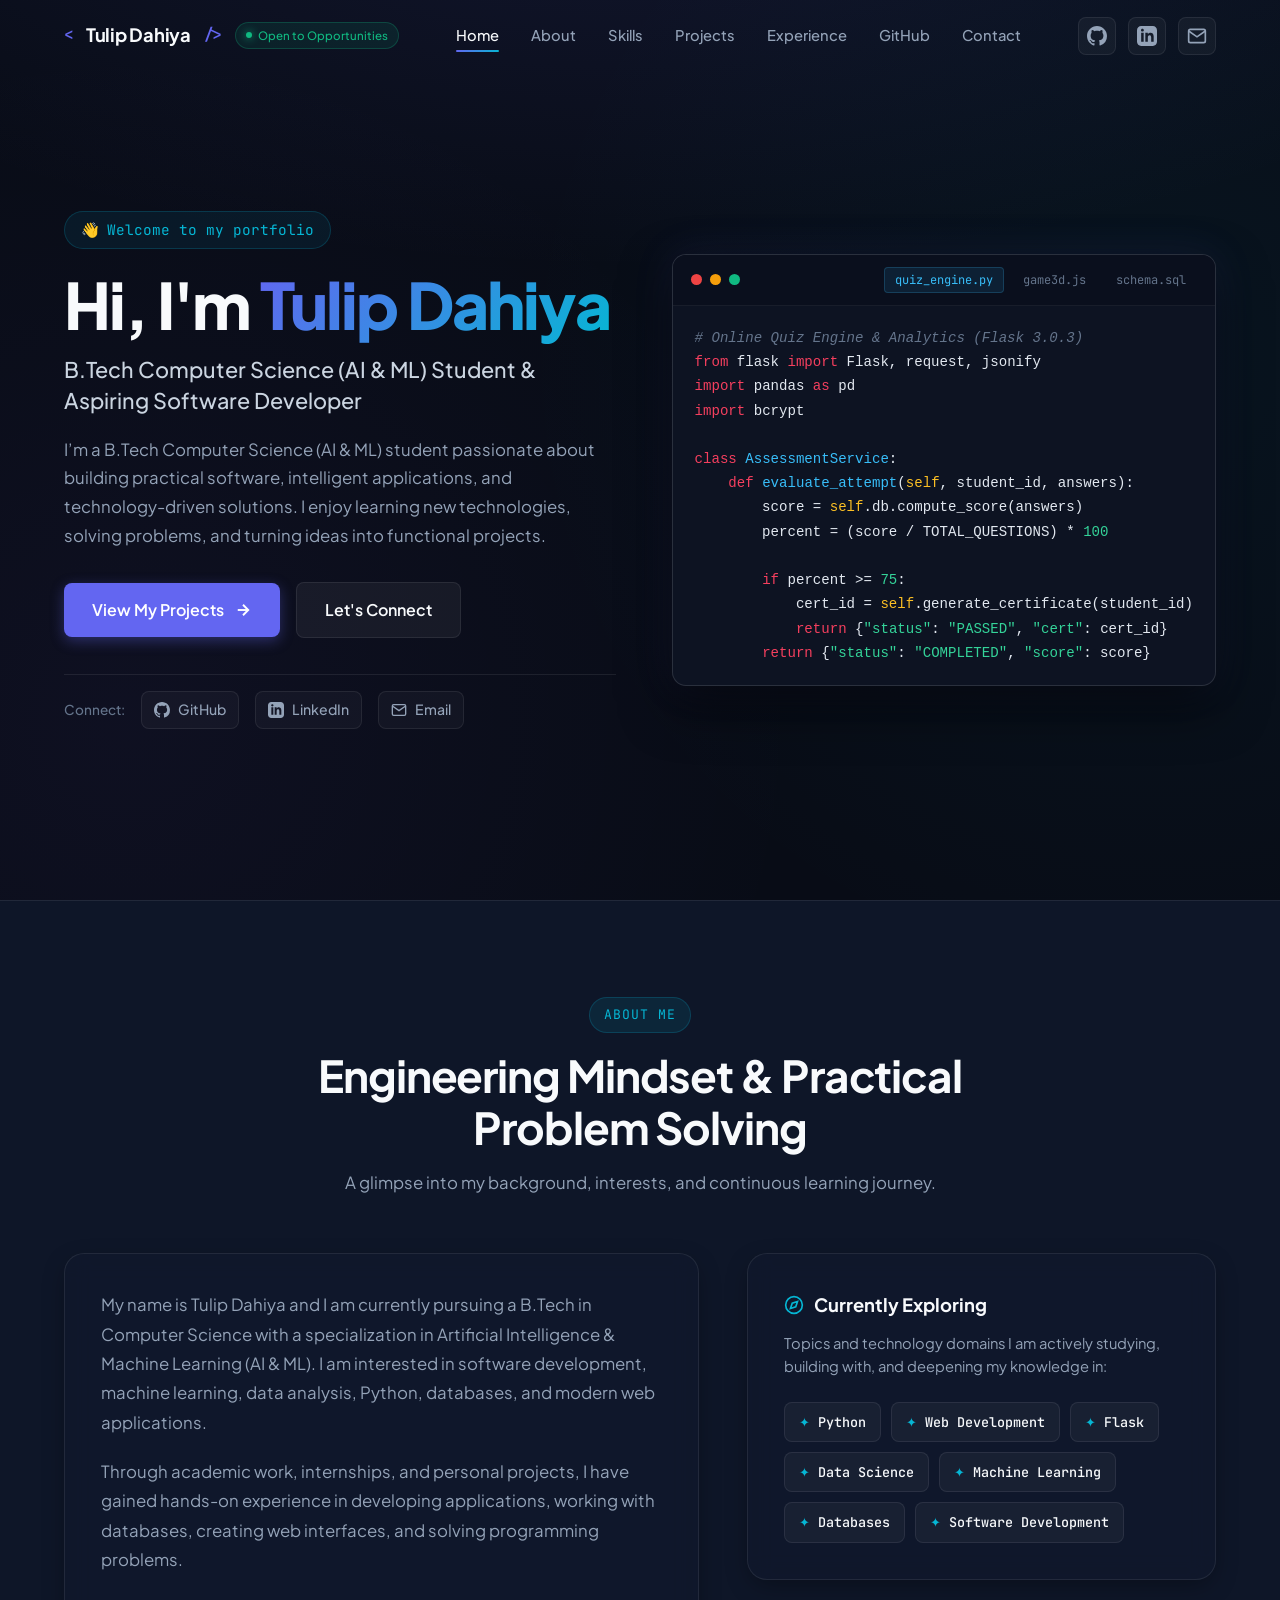
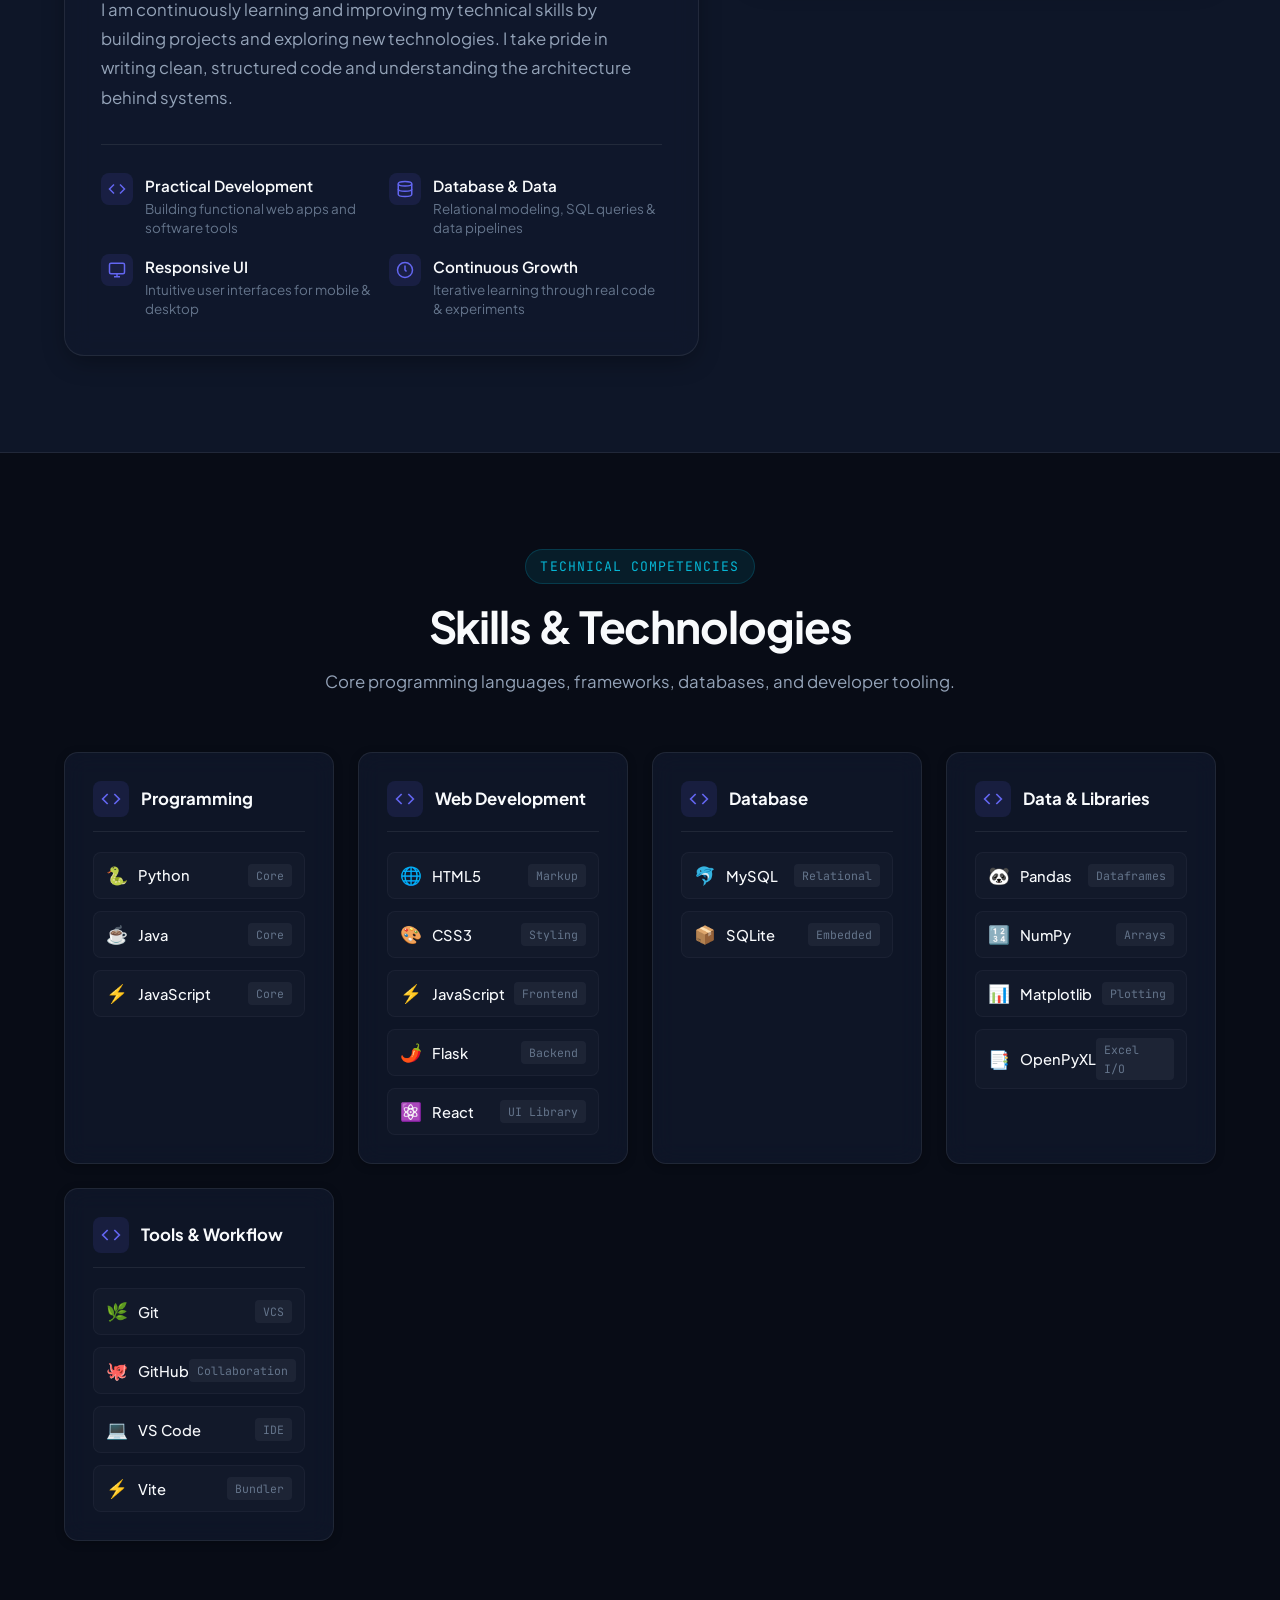
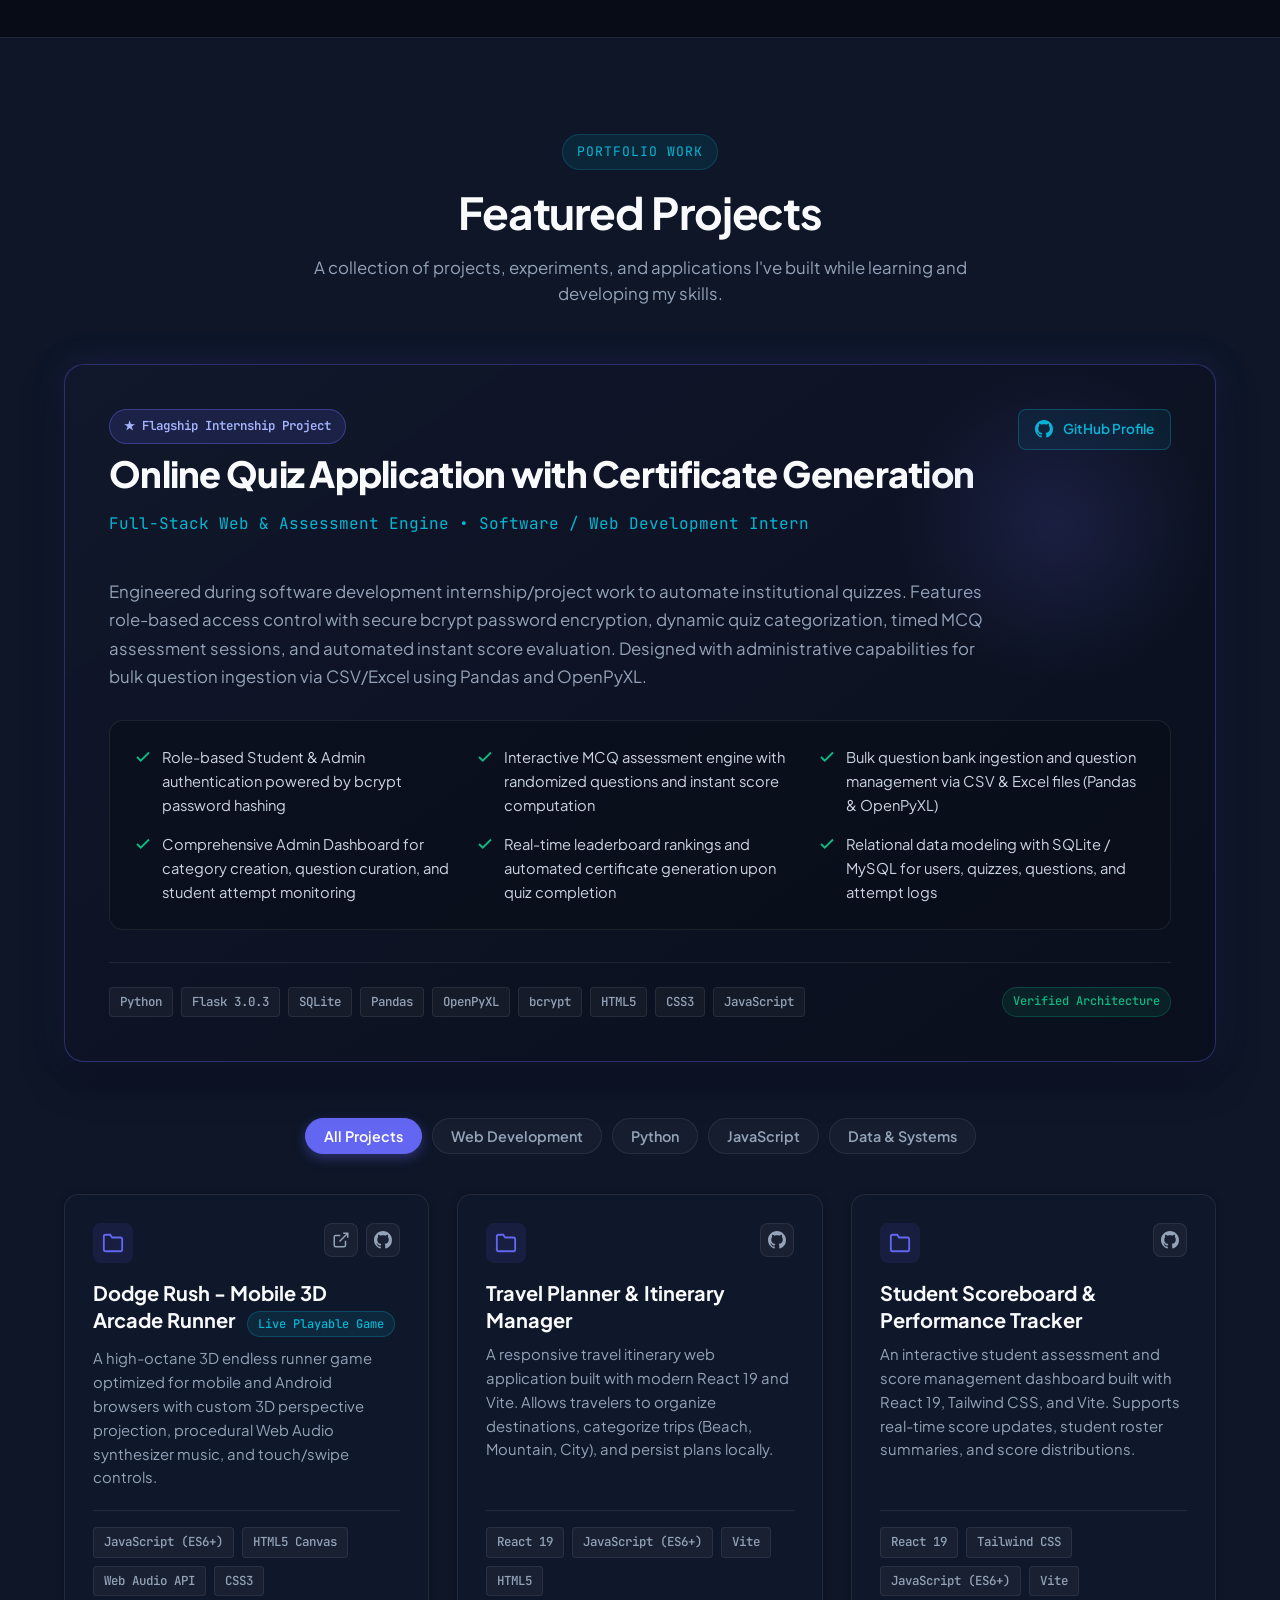
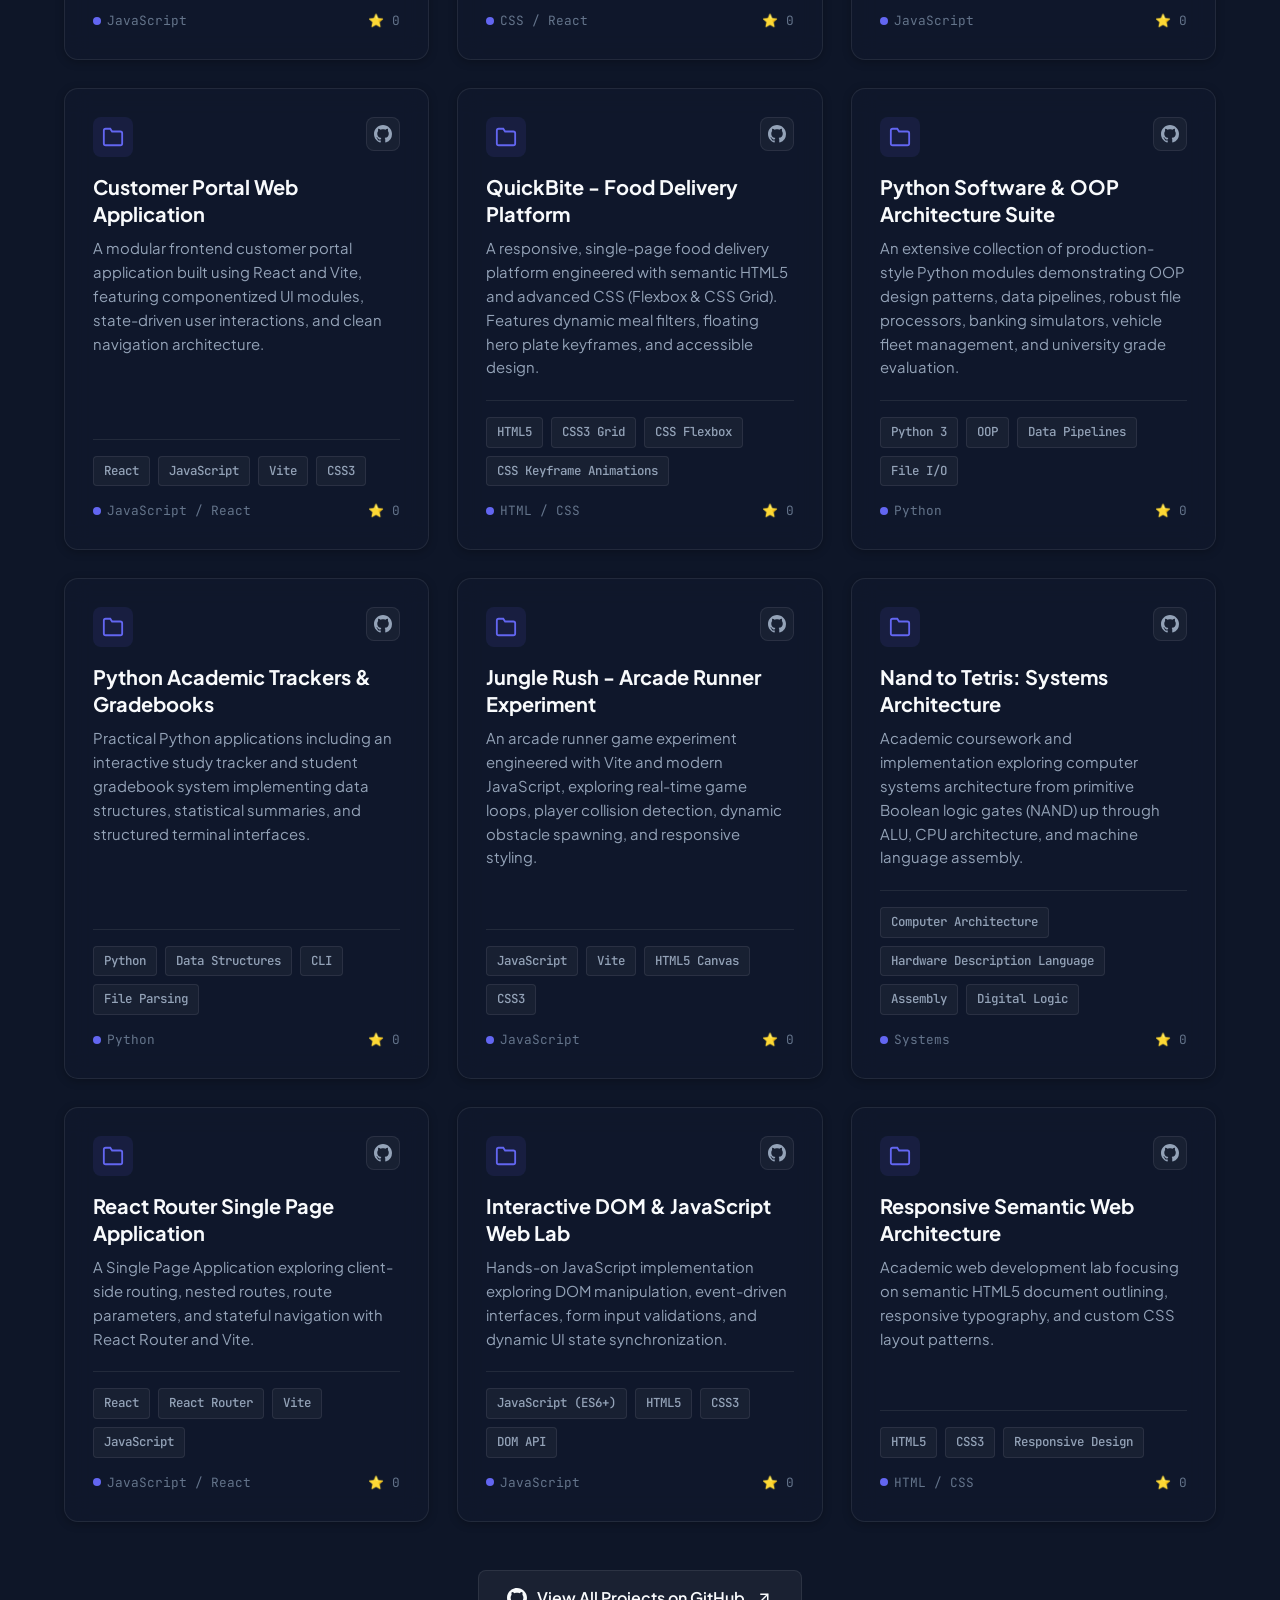
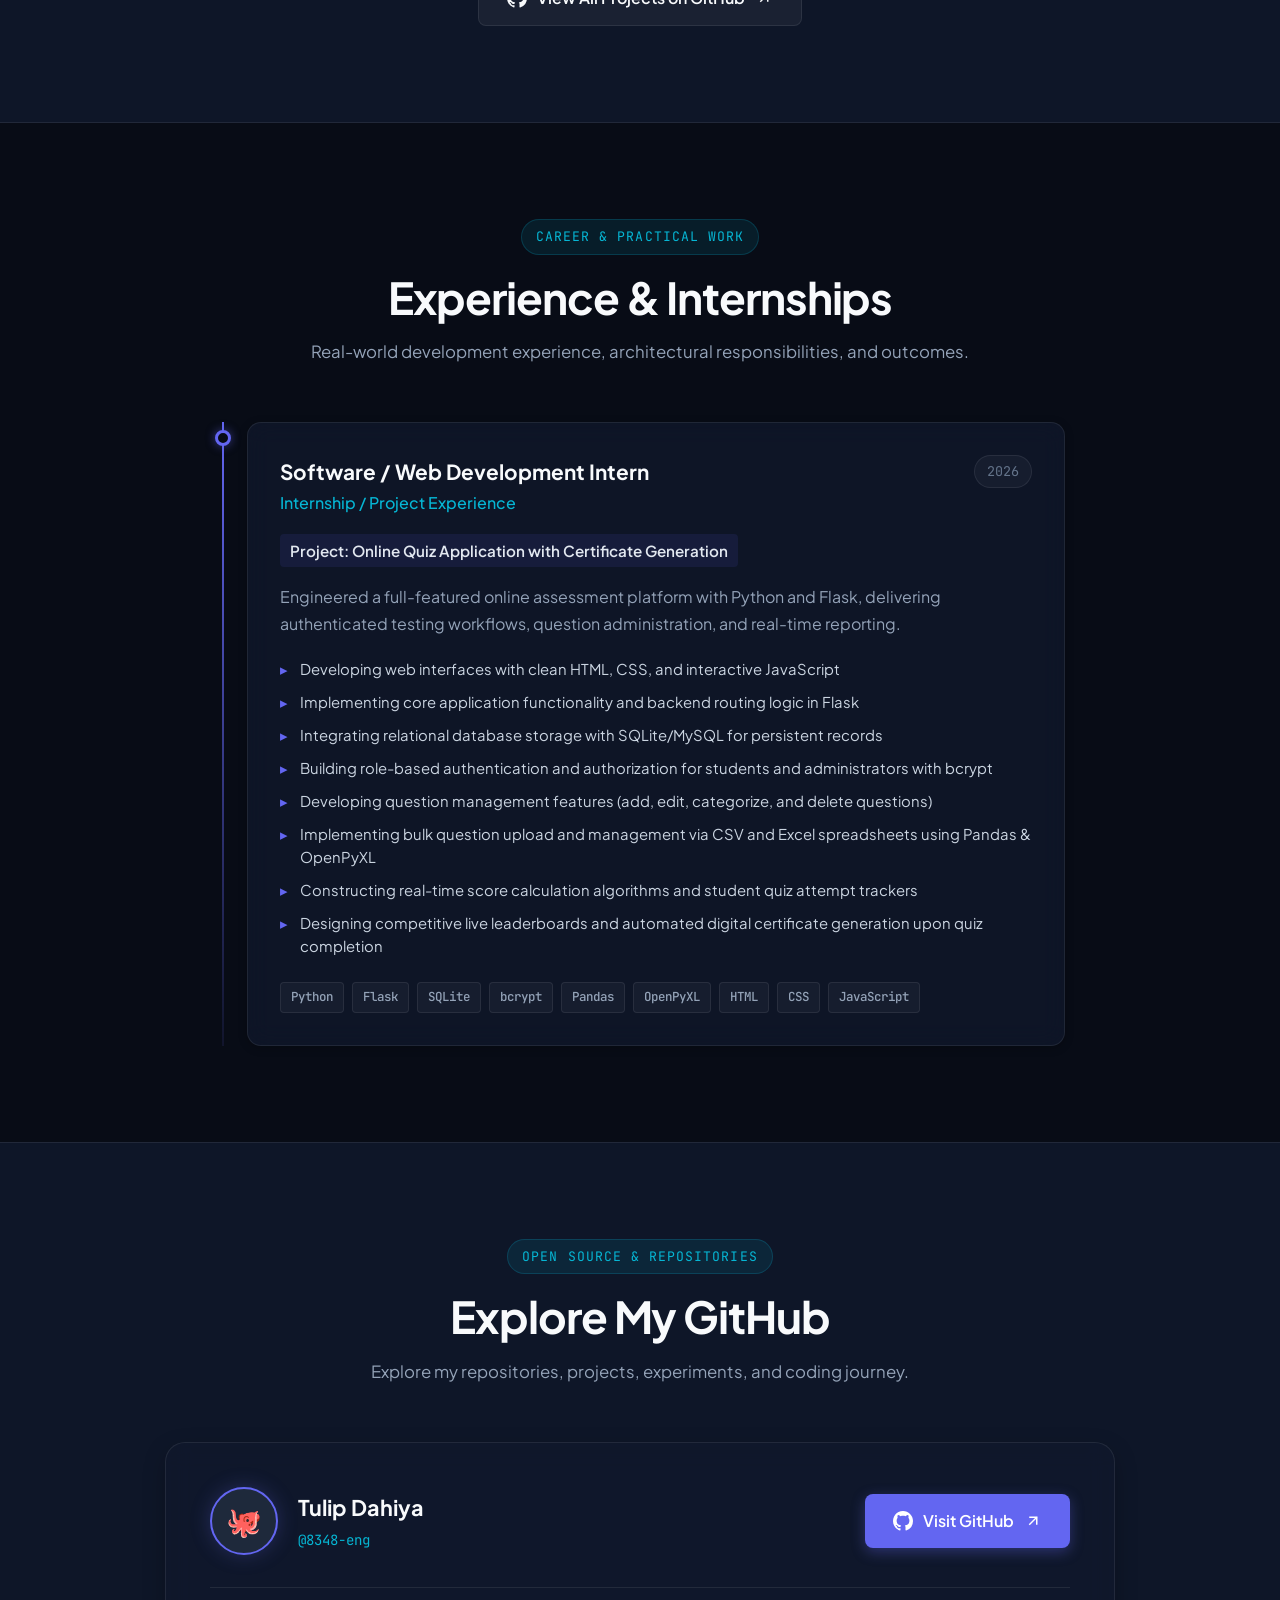
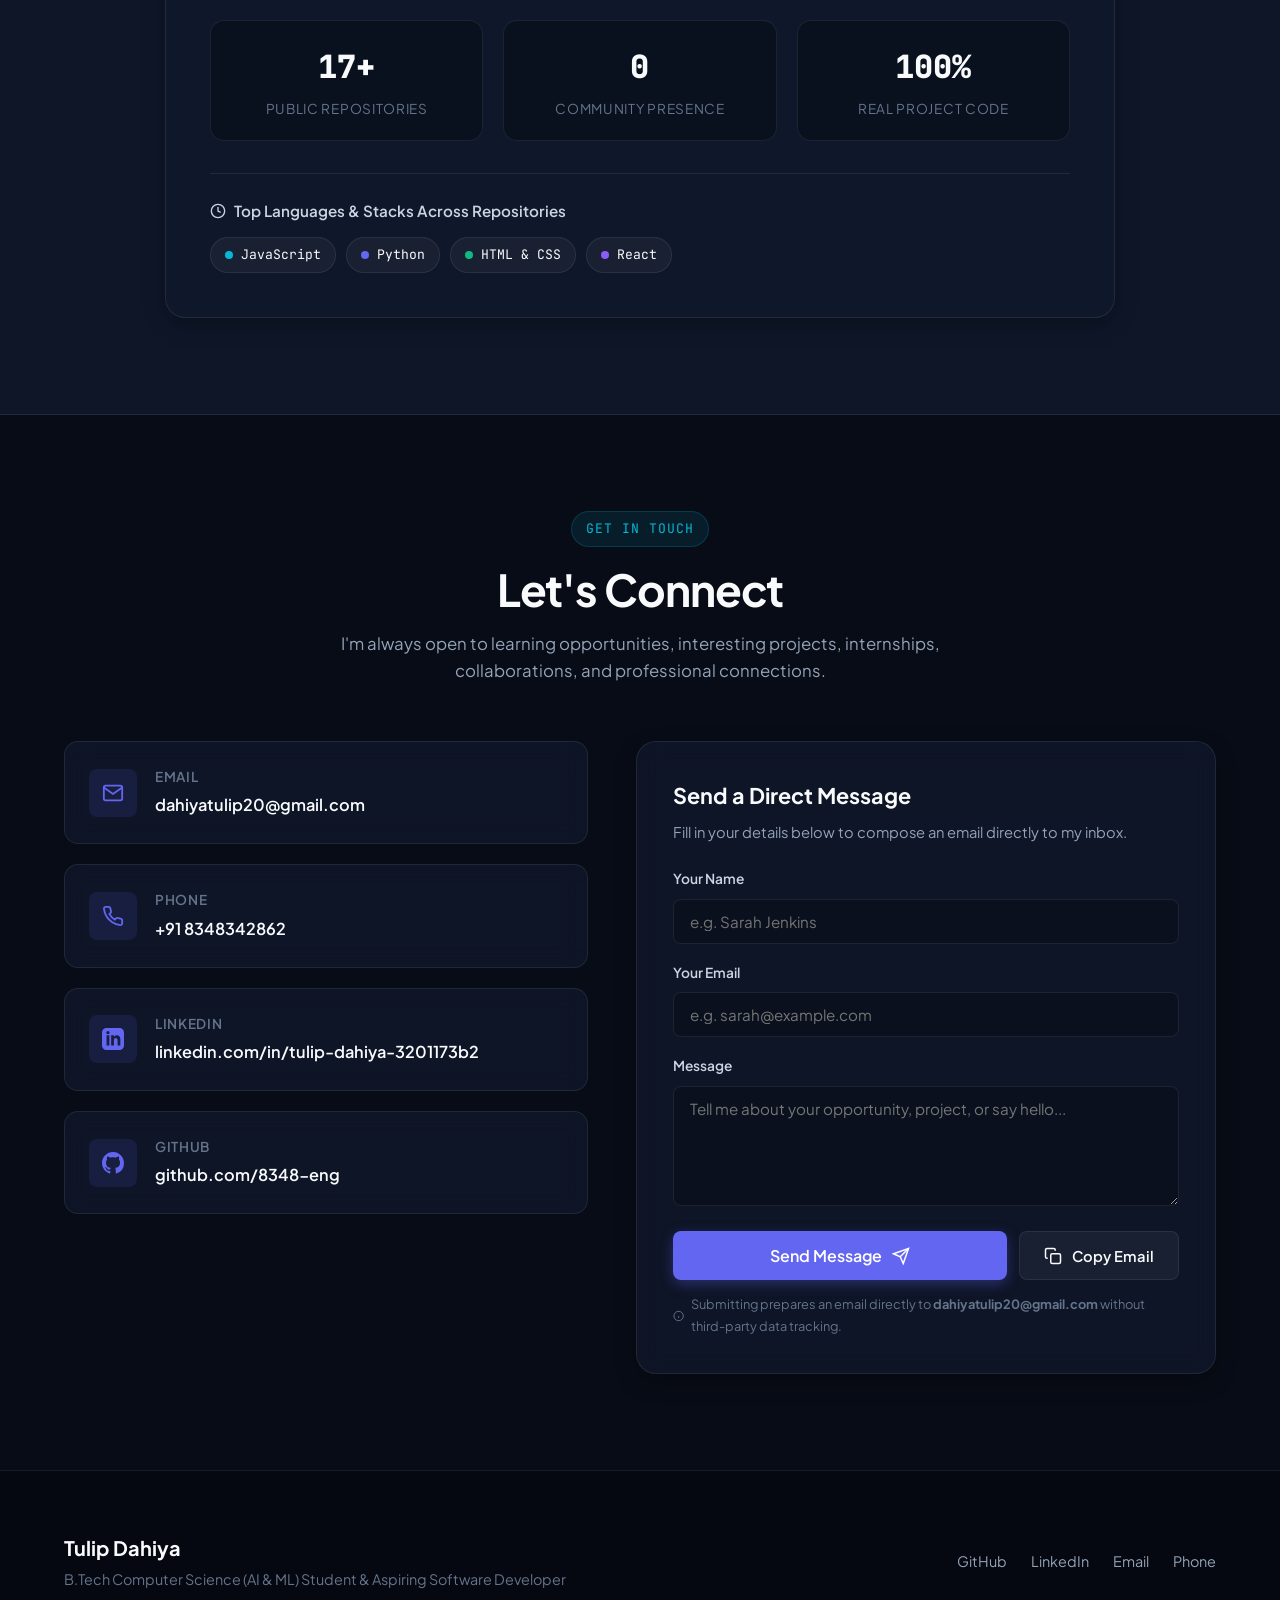
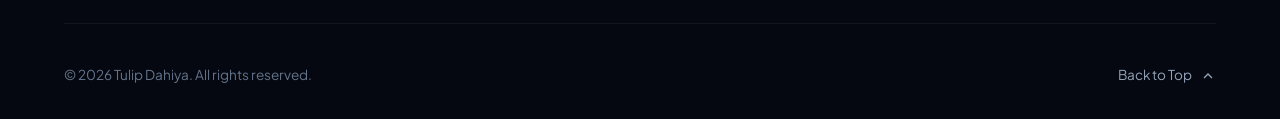
==== commit 97055aa8: "chore: update portfolio specialization to B.Tech Computer Science (AI & ML)" ====
--- a/portfolio/index.html
+++ b/portfolio/index.html
@@ -6,14 +6,14 @@
   <meta http-equiv="X-UA-Compatible" content="ie=edge">
   
   <!-- Primary SEO Metadata -->
-  <title>Tulip Dahiya | B.Tech Computer Science Student & Software Developer</title>
-  <meta name="description" content="Portfolio of Tulip Dahiya, a B.Tech Computer Science student and aspiring software developer showcasing projects, technical skills, and development experience.">
+  <title>Tulip Dahiya | B.Tech Computer Science (AI &amp; ML) Student &amp; Software Developer</title>
+  <meta name="description" content="Portfolio of Tulip Dahiya, a B.Tech Computer Science (AI &amp; ML) student and aspiring software developer showcasing projects, technical skills, and development experience.">
   <meta name="author" content="Tulip Dahiya">
-  <meta name="keywords" content="Tulip Dahiya, Software Developer, B.Tech Computer Science, Web Developer, Python, Flask, React, JavaScript, Portfolio">
+  <meta name="keywords" content="Tulip Dahiya, Software Developer, B.Tech Computer Science, AI and ML, Artificial Intelligence, Machine Learning, Web Developer, Python, Flask, React, JavaScript, Portfolio">
   
   <!-- Open Graph / Social Sharing -->
   <meta property="og:type" content="website">
-  <meta property="og:title" content="Tulip Dahiya | B.Tech Computer Science Student & Software Developer">
+  <meta property="og:title" content="Tulip Dahiya | B.Tech Computer Science (AI &amp; ML) Student &amp; Software Developer">
   <meta property="og:description" content="Explore software projects, technical skills, and internship experience of Tulip Dahiya.">
   <meta property="og:url" content="https://github.com/8348-eng">
   <meta name="theme-color" content="#080c16">
@@ -101,11 +101,11 @@
           </h1>
 
           <p class="hero-subtitle">
-            B.Tech Computer Science Student &amp; Aspiring Software Developer
+            B.Tech Computer Science (AI &amp; ML) Student &amp; Aspiring Software Developer
           </p>
 
           <p class="hero-bio">
-            I’m a B.Tech Computer Science student passionate about building practical software, web applications, and technology-driven solutions. I enjoy learning new technologies, solving problems, and turning ideas into functional projects.
+            I’m a B.Tech Computer Science (AI &amp; ML) student passionate about building practical software, intelligent applications, and technology-driven solutions. I enjoy learning new technologies, solving problems, and turning ideas into functional projects.
           </p>
 
           <div class="hero-actions">
@@ -171,7 +171,7 @@
           <!-- Main Narrative -->
           <div class="about-card">
             <p>
-              My name is Tulip Dahiya and I am currently pursuing a B.Tech in Computer Science. I am interested in software development, web development, Python, databases, data analysis, and machine learning.
+              My name is Tulip Dahiya and I am currently pursuing a B.Tech in Computer Science with a specialization in Artificial Intelligence &amp; Machine Learning (AI &amp; ML). I am interested in software development, machine learning, data analysis, Python, databases, and modern web applications.
             </p>
             <p>
               Through academic work, internships, and personal projects, I have gained hands-on experience in developing applications, working with databases, creating web interfaces, and solving programming problems.
@@ -489,7 +489,7 @@
       <div class="footer-top">
         <div class="footer-brand">
           <h3>Tulip Dahiya</h3>
-          <p>B.Tech Computer Science Student &amp; Aspiring Software Developer</p>
+          <p>B.Tech Computer Science (AI &amp; ML) Student &amp; Aspiring Software Developer</p>
         </div>
 
         <ul class="footer-links">
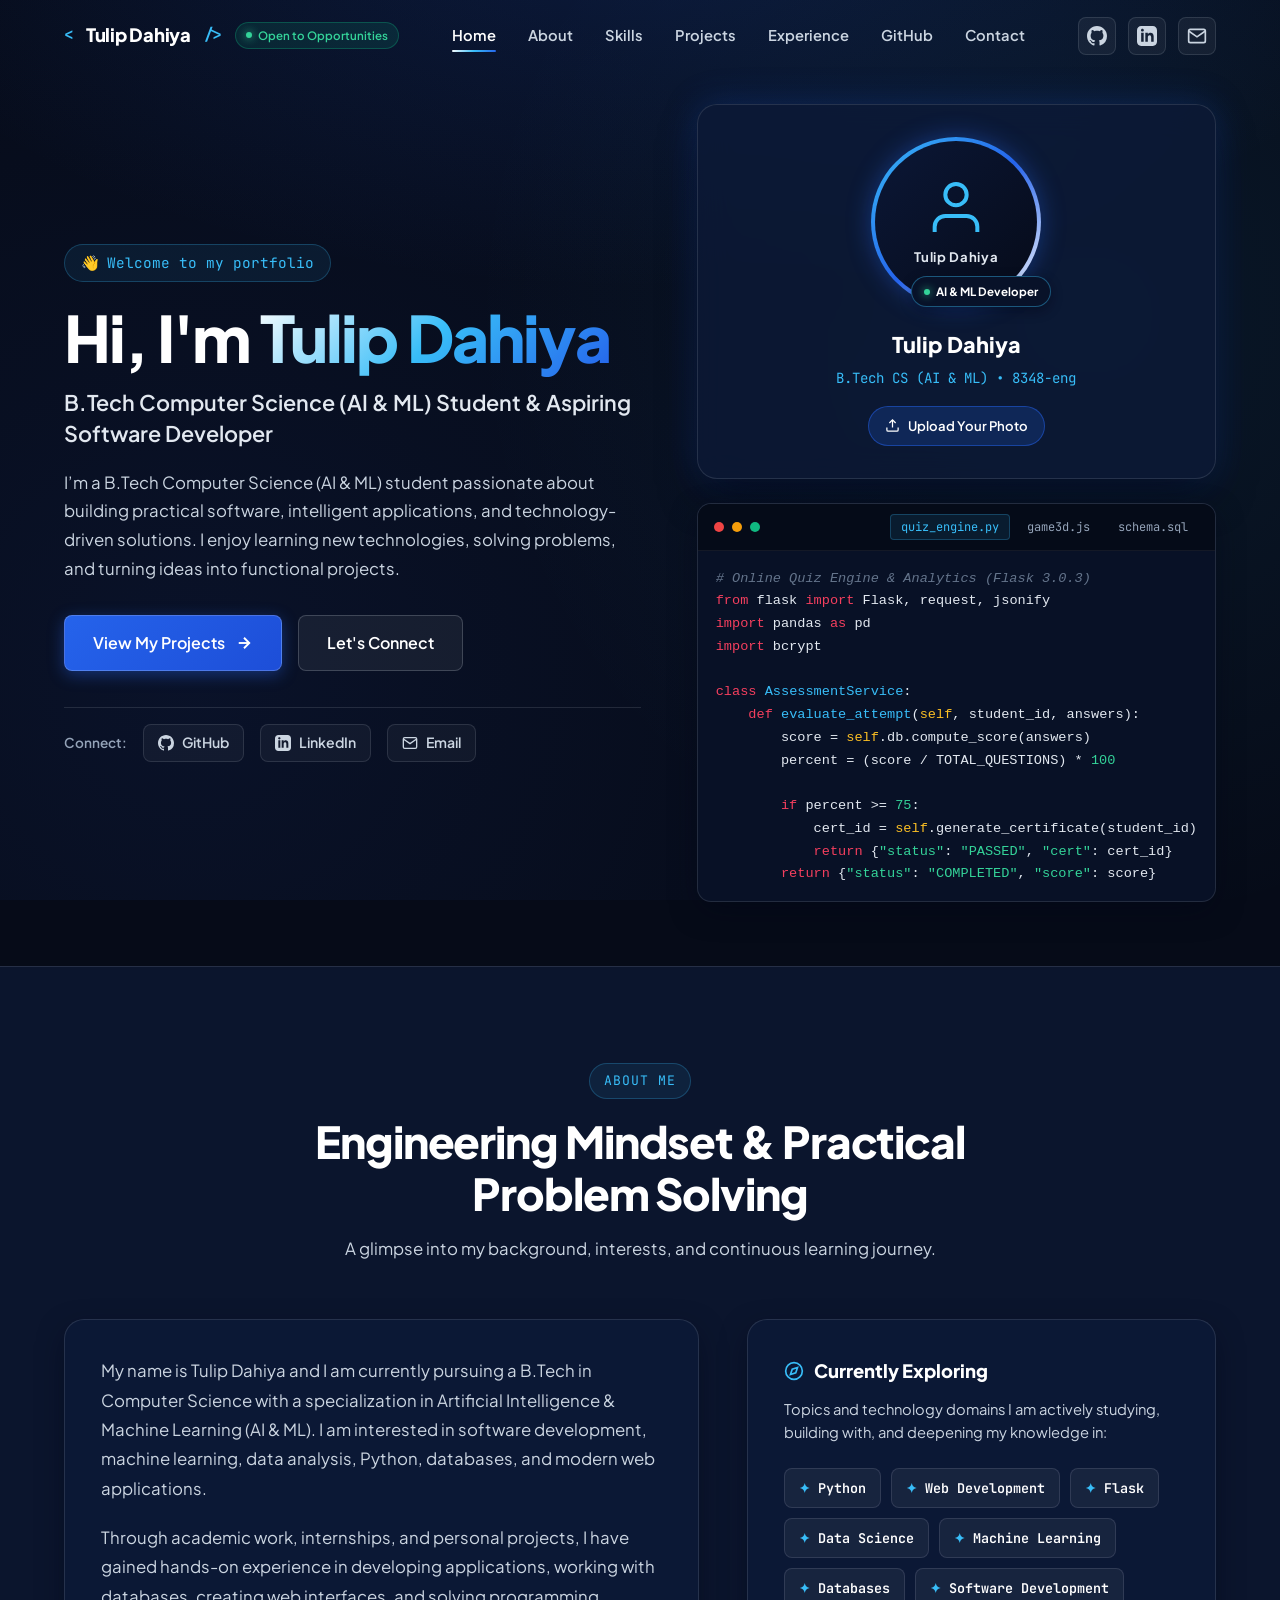
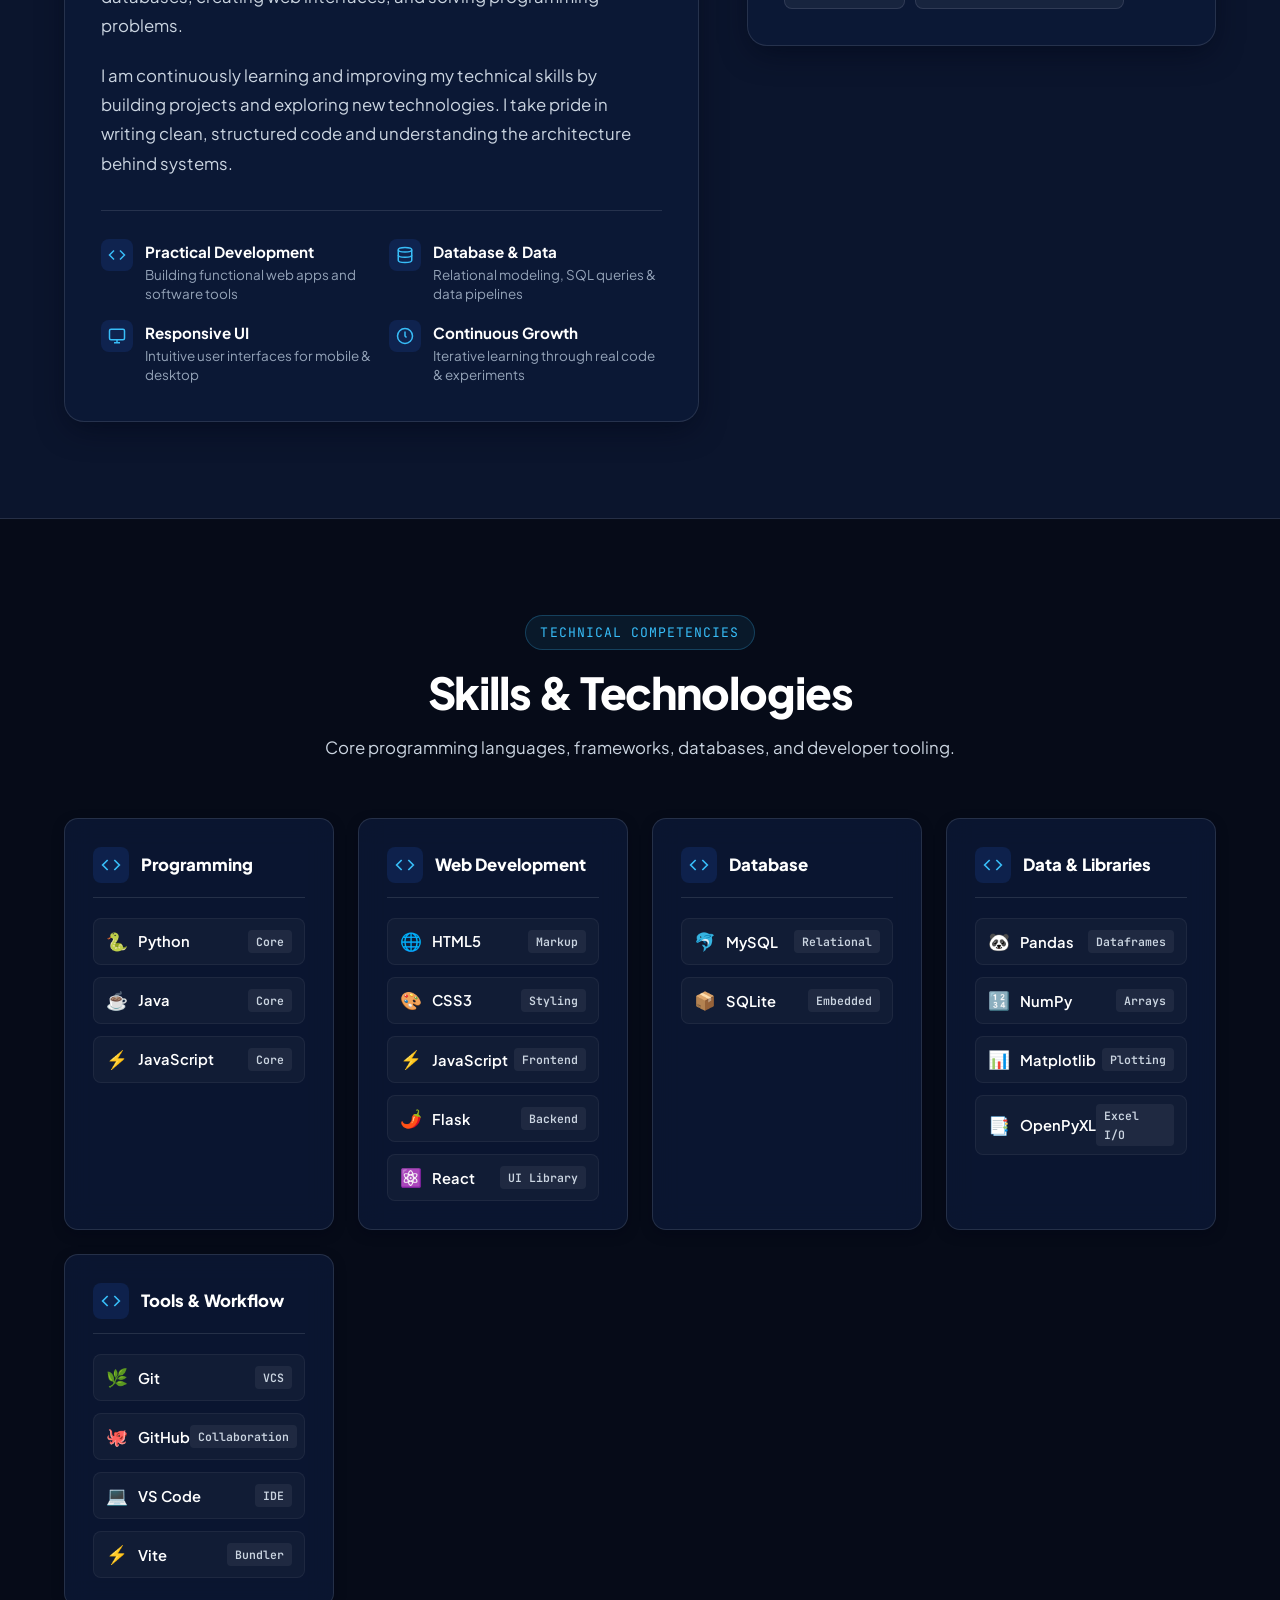
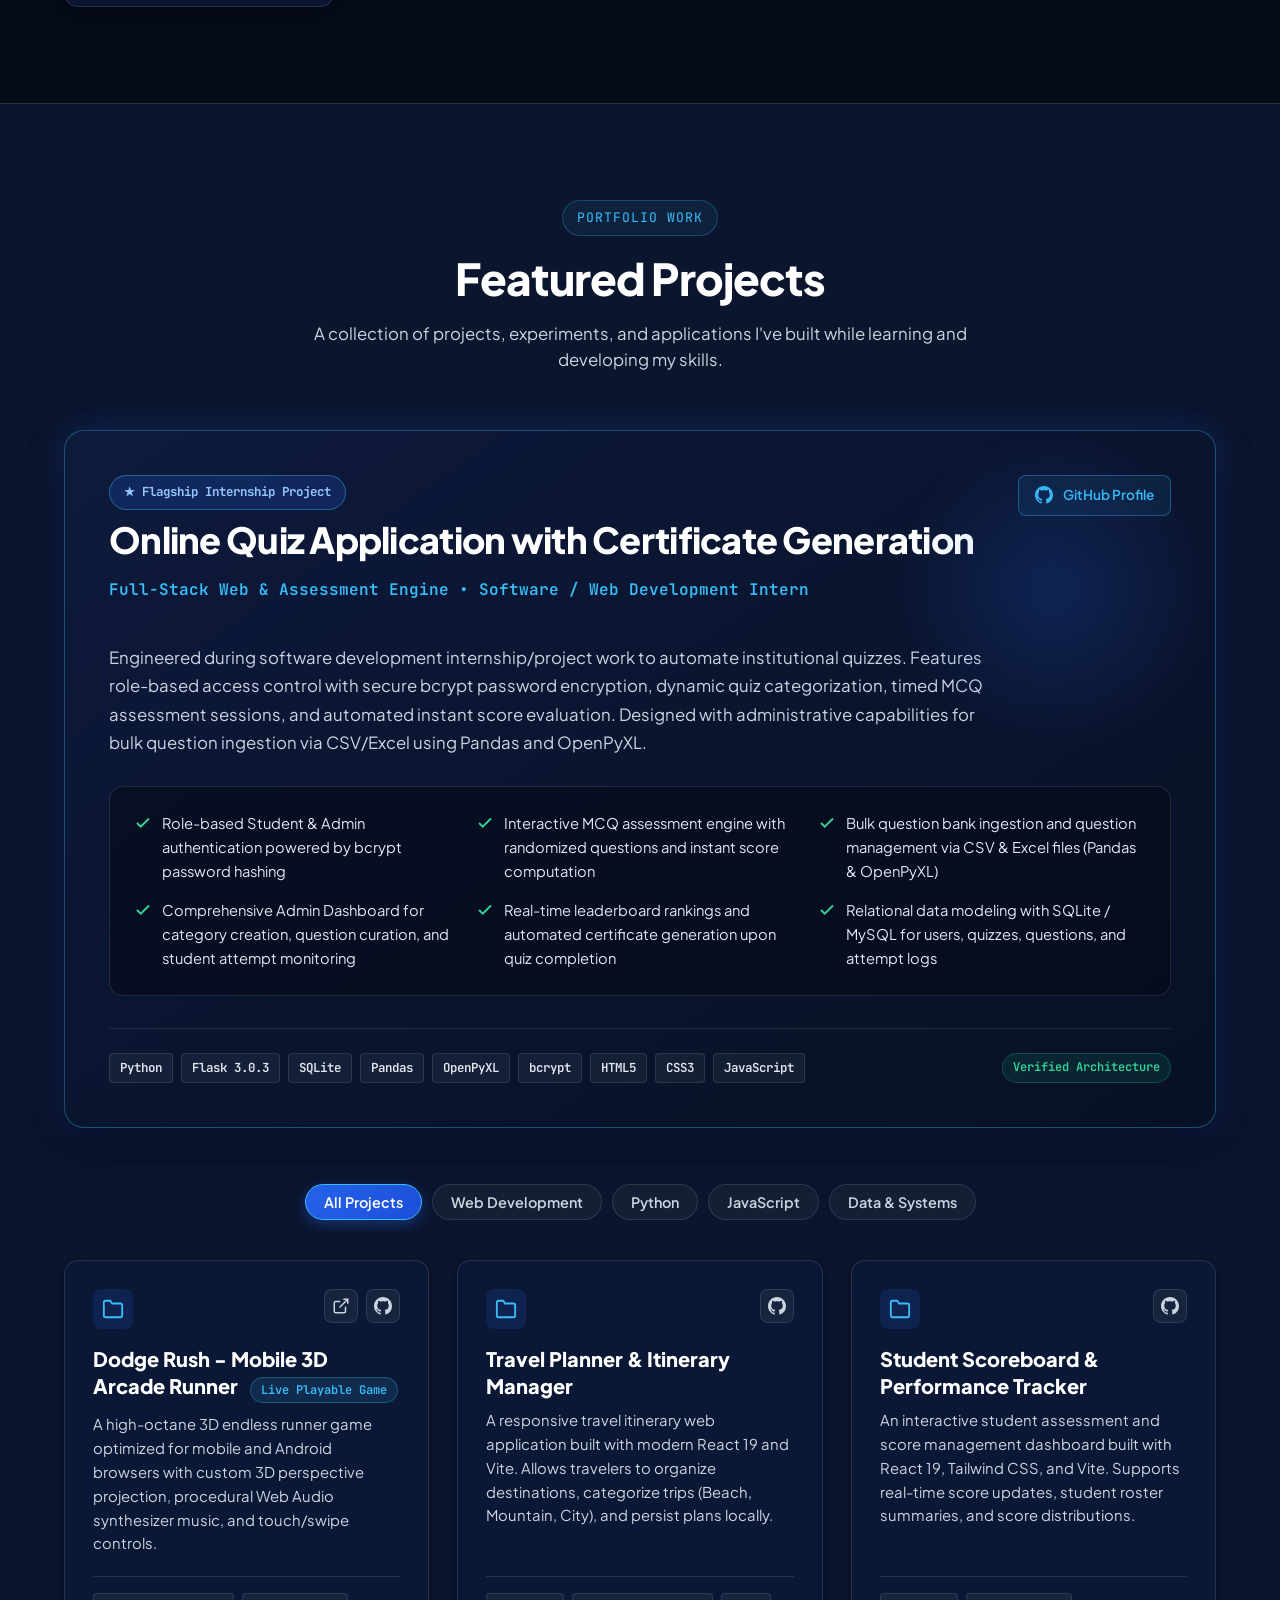
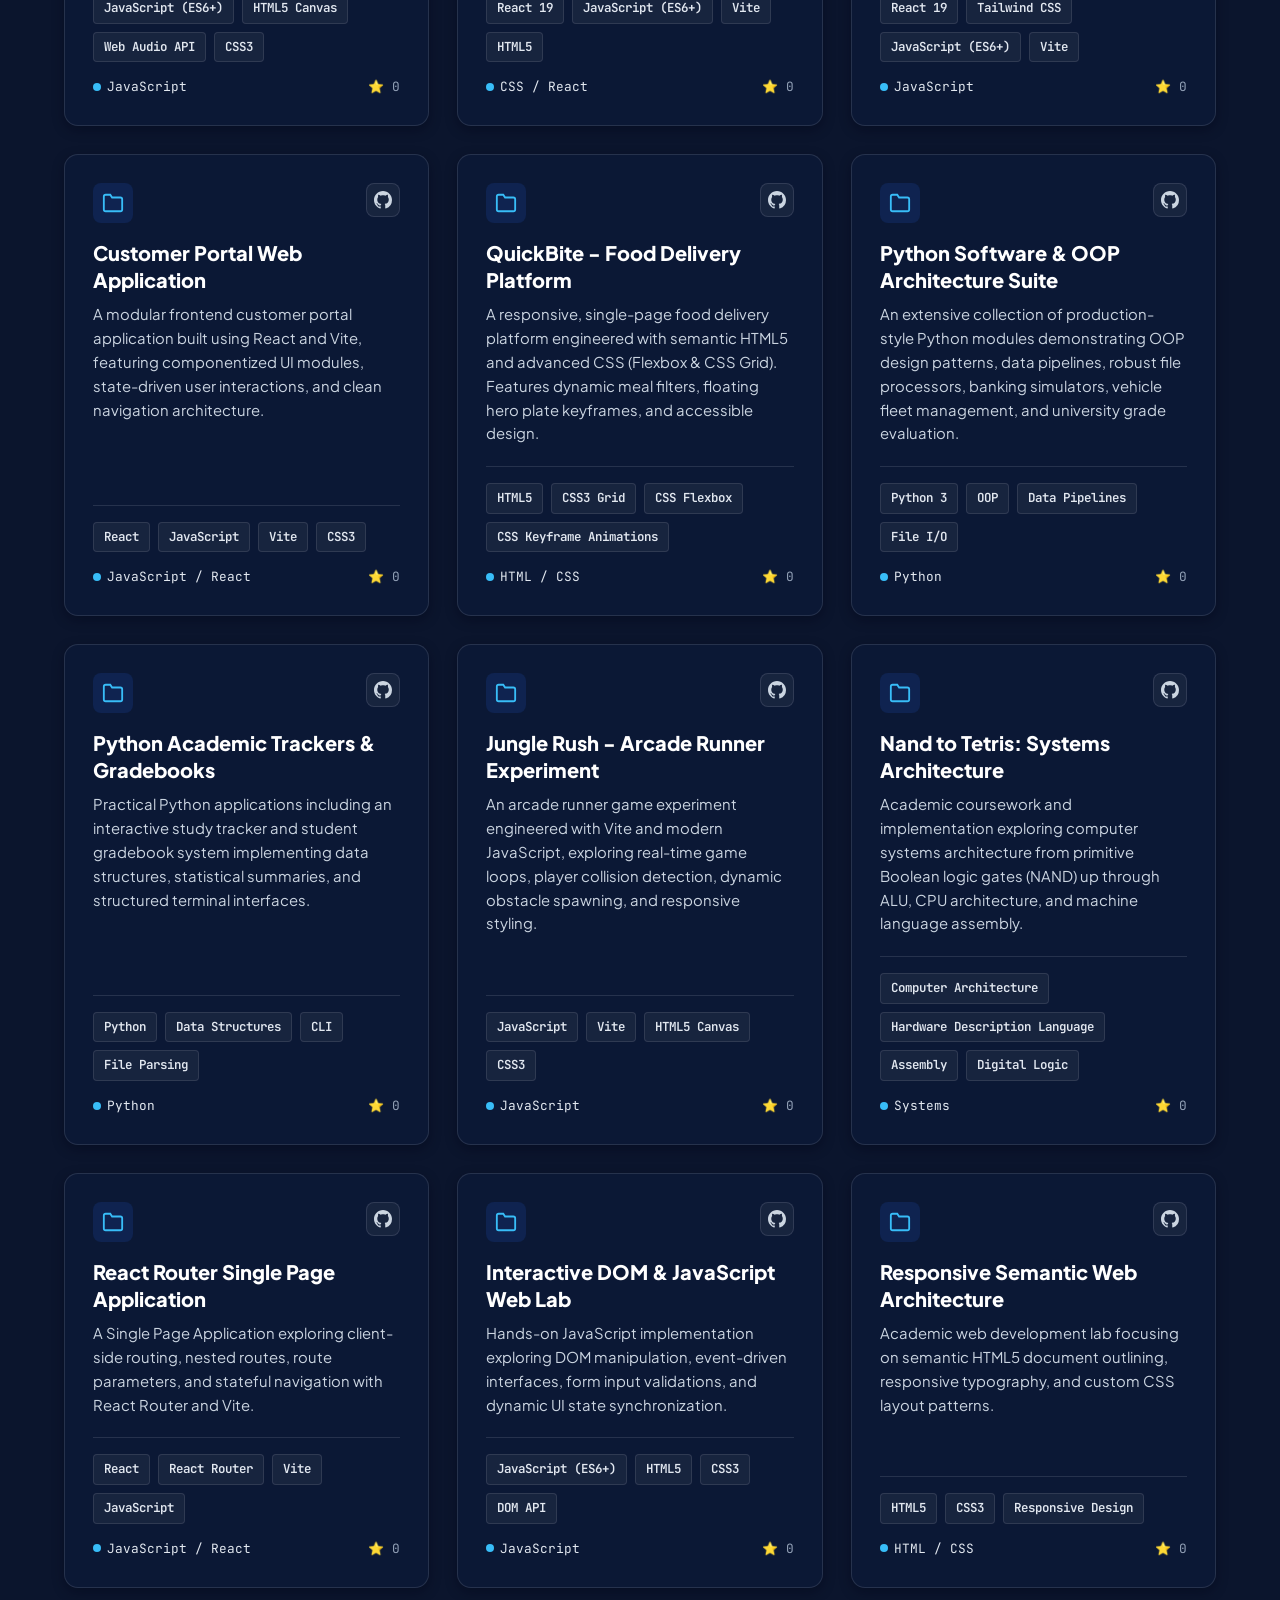
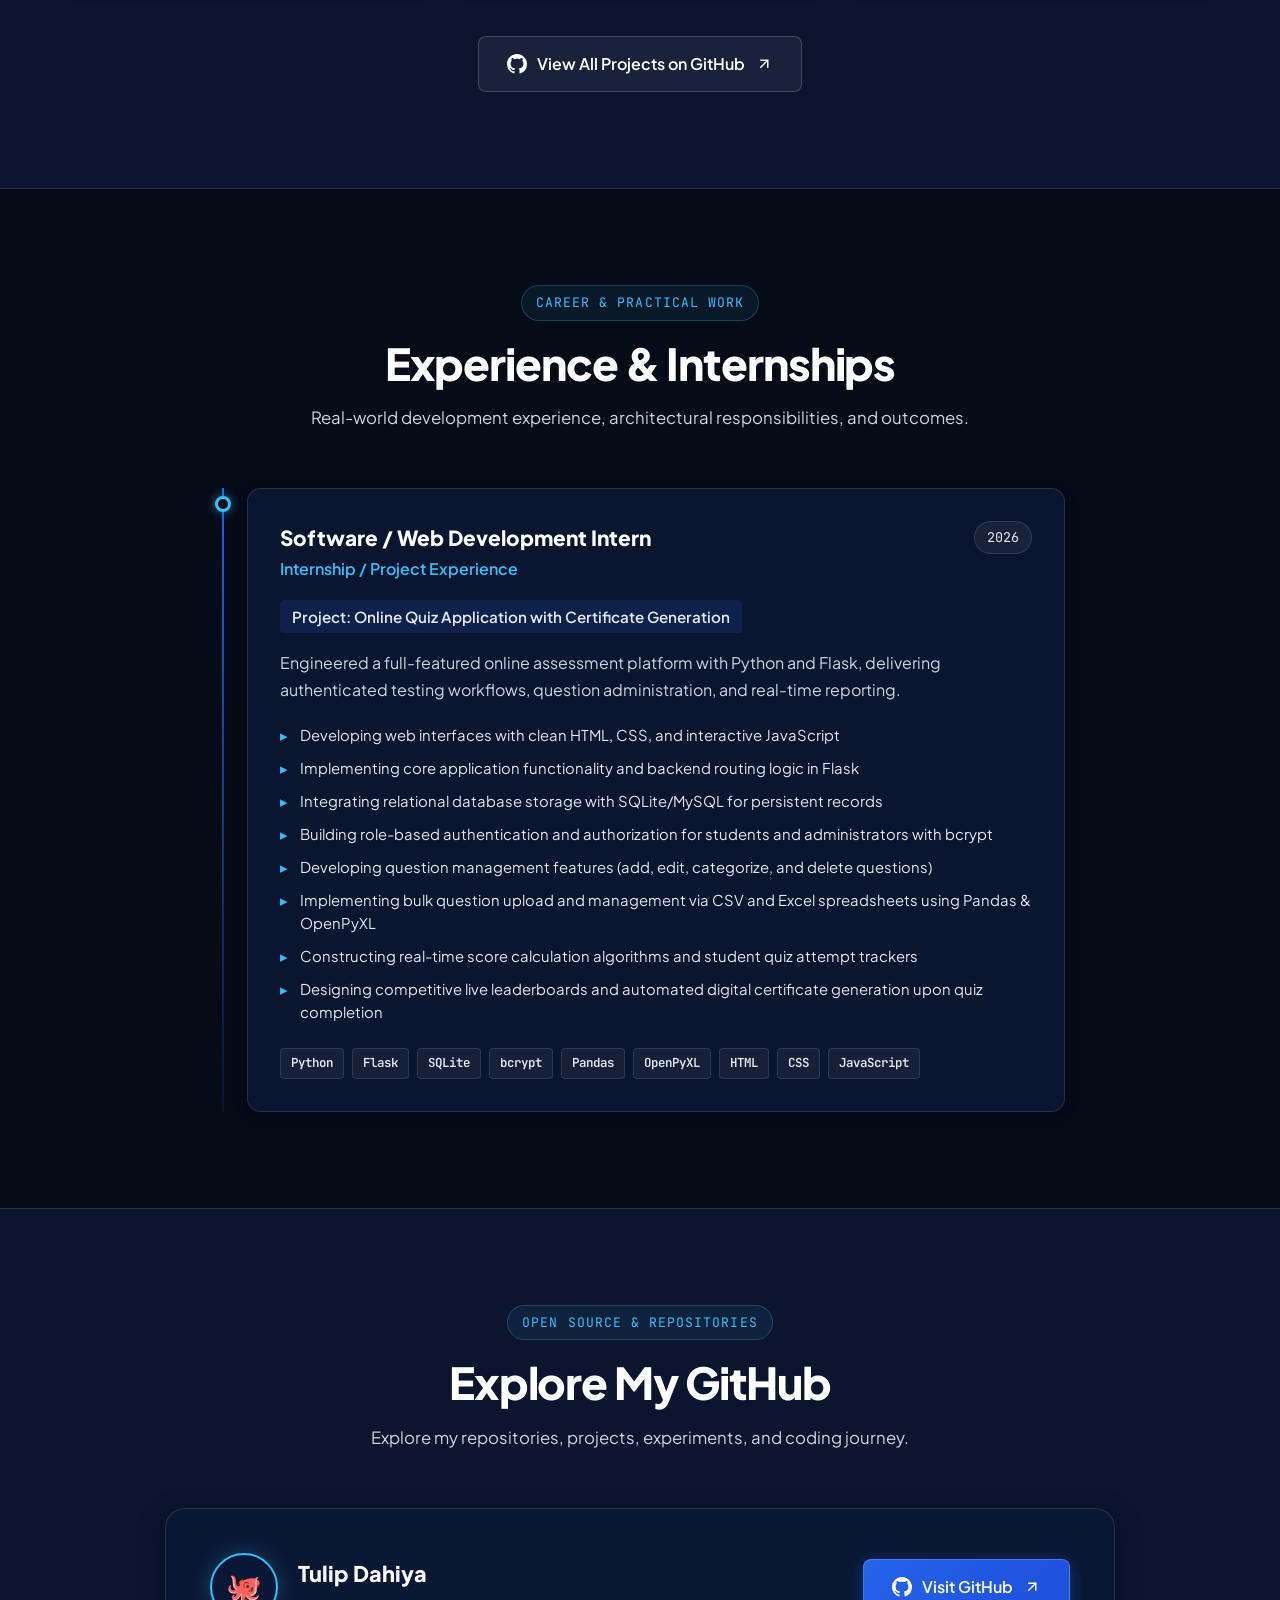
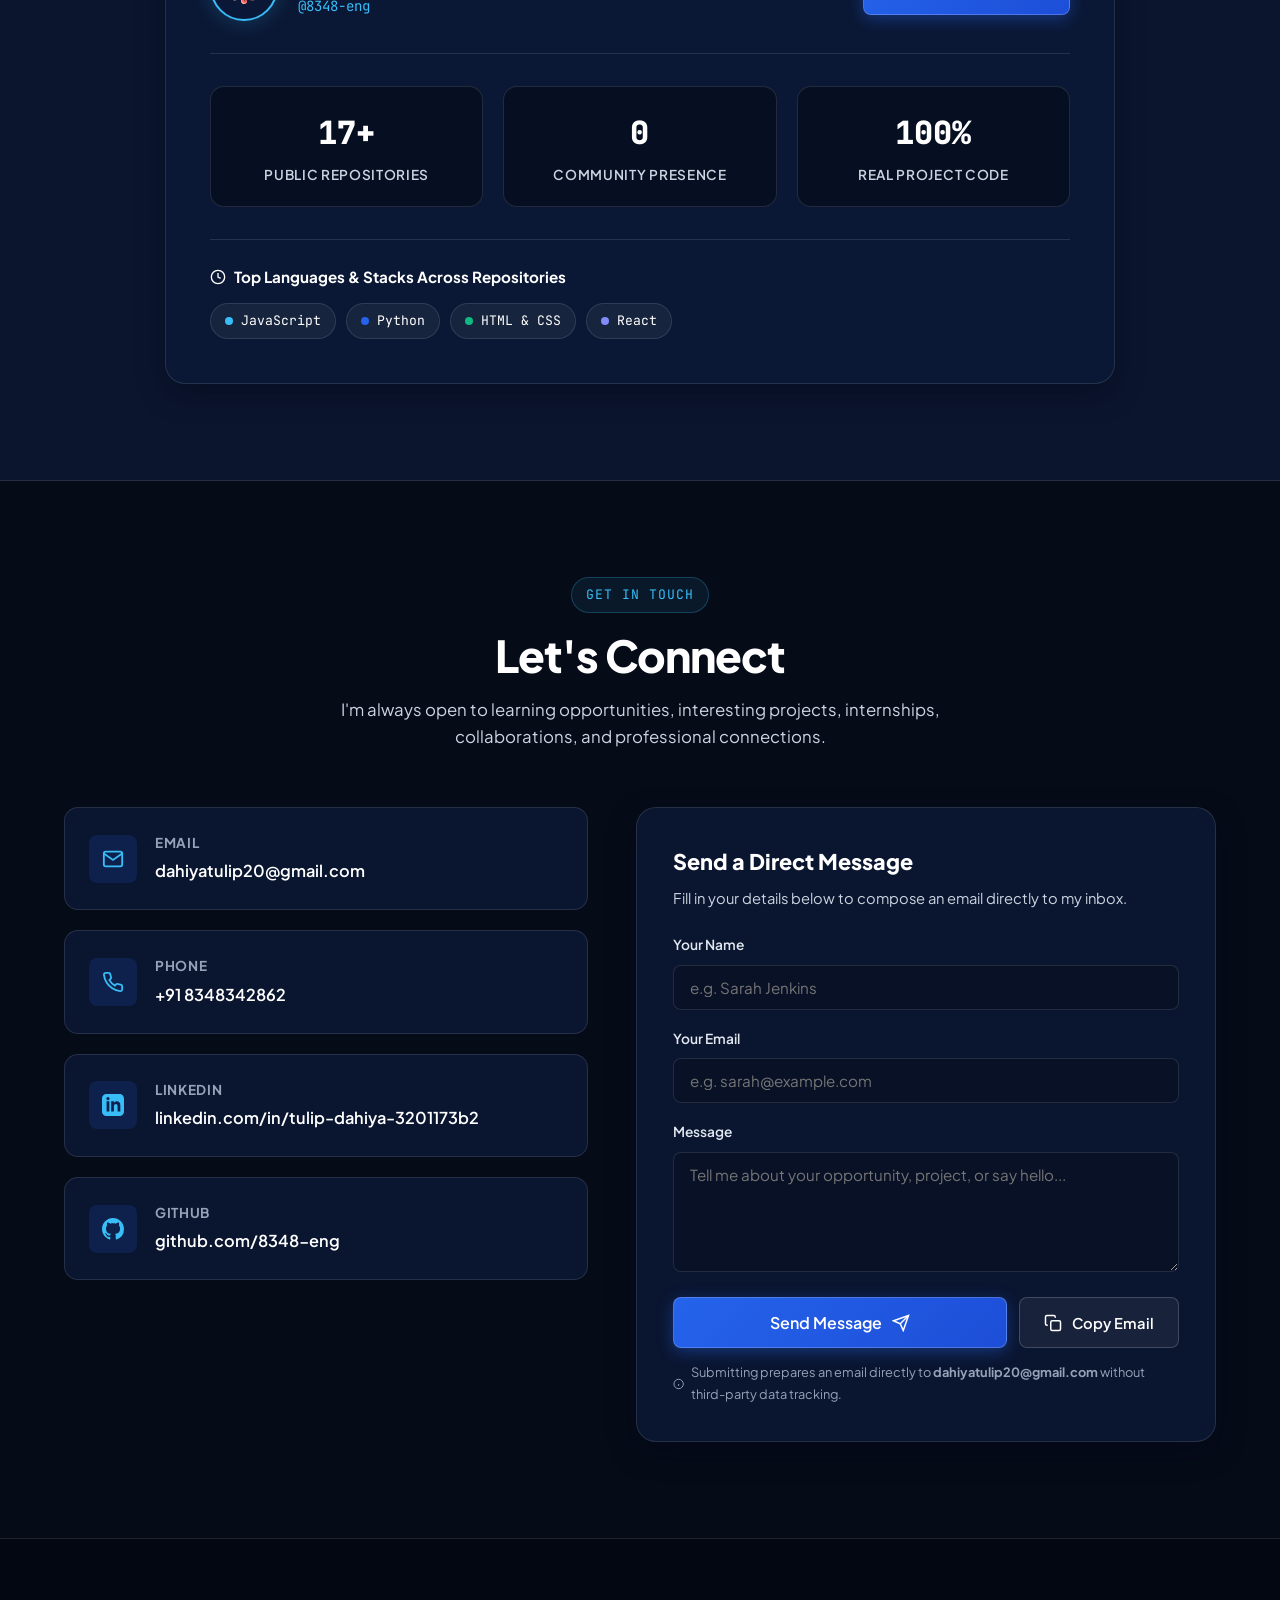
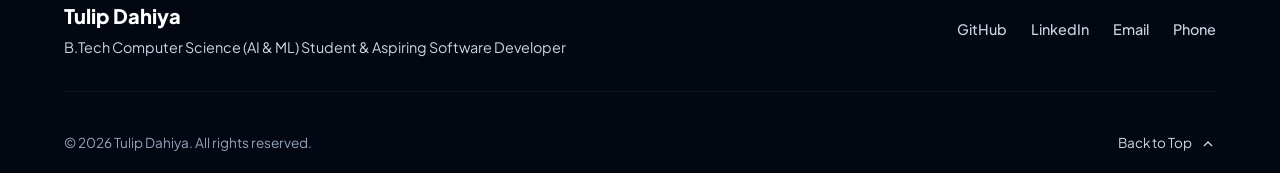
==== commit 55fd4f8a: "feat: update portfolio with navy blue palette and profile photo upload section" ====
--- a/portfolio/index.html
+++ b/portfolio/index.html
@@ -135,8 +135,66 @@
           </div>
         </div>
 
-        <!-- Right: Developer Terminal / Code Viewer -->
+        <!-- Right: Developer Profile Photo Showcase & Code Terminal -->
         <div class="hero-visual" aria-hidden="false">
+          <!-- Profile Photo Showcase & Upload Card -->
+          <div class="profile-showcase-card">
+            <div class="profile-avatar-container" id="profile-avatar-container" title="Click to upload or change your profile photo">
+              <div class="profile-avatar-ring">
+                <div class="profile-avatar-inner">
+                  <!-- Default Stylized Avatar / Fallback Placeholder -->
+                  <div class="profile-avatar-placeholder" id="profile-avatar-placeholder">
+                    <svg class="avatar-icon-svg" viewBox="0 0 24 24" fill="none" stroke="currentColor" stroke-width="1.5">
+                      <path d="M20 21v-2a4 4 0 0 0-4-4H8a4 4 0 0 0-4 4v2"></path>
+                      <circle cx="12" cy="7" r="4"></circle>
+                    </svg>
+                    <span class="avatar-initials">Tulip Dahiya</span>
+                  </div>
+
+                  <!-- Uploaded or Configured Image -->
+                  <img src="" alt="Tulip Dahiya Profile Photo" class="profile-photo-img" id="profile-photo-img">
+
+                  <!-- Interactive Upload Overlay on Hover -->
+                  <label for="profile-photo-input" class="avatar-upload-overlay" aria-label="Upload profile photo">
+                    <svg width="24" height="24" viewBox="0 0 24 24" fill="none" stroke="currentColor" stroke-width="2">
+                      <path d="M23 19a2 2 0 0 1-2 2H3a2 2 0 0 1-2-2V8a2 2 0 0 1 2-2h4l2-3h6l2 3h4a2 2 0 0 1 2 2z"></path>
+                      <circle cx="12" cy="13" r="4"></circle>
+                    </svg>
+                    <span>Upload Photo</span>
+                  </label>
+                </div>
+              </div>
+
+              <!-- Floating Live Status Badge -->
+              <div class="profile-pill-badge">
+                <span class="status-dot"></span>
+                <span>AI &amp; ML Developer</span>
+              </div>
+            </div>
+
+            <!-- Profile Info & Photo Controls -->
+            <div class="profile-info">
+              <h3>Tulip Dahiya</h3>
+              <p>B.Tech CS (AI &amp; ML) • 8348-eng</p>
+              
+              <div class="photo-controls-toolbar">
+                <input type="file" id="profile-photo-input" accept="image/*" style="display: none;">
+                <label for="profile-photo-input" class="upload-btn">
+                  <svg width="15" height="15" viewBox="0 0 24 24" fill="none" stroke="currentColor" stroke-width="2">
+                    <path d="M21 15v4a2 2 0 0 1-2 2H5a2 2 0 0 1-2-2v-4"></path>
+                    <polyline points="17 8 12 3 7 8"></polyline>
+                    <line x1="12" y1="3" x2="12" y2="15"></line>
+                  </svg>
+                  <span id="upload-btn-text">Upload Your Photo</span>
+                </label>
+                <button type="button" class="remove-photo-btn" id="remove-photo-btn" title="Reset to default avatar">
+                  Remove Photo
+                </button>
+              </div>
+            </div>
+          </div>
+
+          <!-- Developer Terminal -->
           <div class="developer-terminal">
             <div class="terminal-header">
               <div class="terminal-dots">
--- a/portfolio/css/style.css
+++ b/portfolio/css/style.css
@@ -1,46 +1,48 @@
 /* ==========================================================================
    TULIP DAHIYA - PROFESSIONAL DEVELOPER PORTFOLIO
-   Design System & Styling
+   Design System: Navy Blue + White + Light Gray
+   High-end, Eye-Catching Developer Aesthetic
    ========================================================================== */
 
 /* --- CSS Variables & Design Tokens --- */
 :root {
-  /* Color Palette: Dark Developer Theme */
-  --bg-primary: #080c16;
-  --bg-secondary: #0e1628;
-  --bg-card: rgba(16, 24, 44, 0.75);
-  --bg-card-hover: rgba(22, 33, 60, 0.9);
-  --bg-input: #0a101d;
-  --bg-badge: rgba(99, 102, 241, 0.12);
-
-  /* Accents & Brand */
-  --accent-primary: #6366f1;       /* Indigo */
-  --accent-primary-hover: #4f46e5;
-  --accent-secondary: #06b6d4;     /* Cyan */
-  --accent-emerald: #10b981;       /* Success / Available */
-  --accent-violet: #8b5cf6;
-  --accent-amber: #f59e0b;
+  /* Color Palette: Navy Blues + White + Light Gray */
+  --bg-primary: #060b18;          /* Deepest Navy */
+  --bg-secondary: #0b152d;        /* Deep Navy Section */
+  --bg-card: rgba(13, 26, 56, 0.75); /* Frosted Navy Glass */
+  --bg-card-hover: rgba(19, 38, 82, 0.9);
+  --bg-input: #081126;
+  --bg-badge: rgba(56, 189, 248, 0.1);
+
+  /* Accents */
+  --accent-primary: #2563eb;       /* Royal Blue */
+  --accent-primary-hover: #1d4ed8;
+  --accent-secondary: #38bdf8;     /* Sky Cyan Highlight */
+  --accent-navy-light: #1e3a8a;    /* Rich Navy Accent */
+  --accent-emerald: #10b981;       /* Online / Status Dot */
+  --accent-violet: #818cf8;
 
   /* Gradients */
-  --gradient-accent: linear-gradient(135deg, #6366f1 0%, #06b6d4 100%);
-  --gradient-card-border: linear-gradient(135deg, rgba(99, 102, 241, 0.3), rgba(6, 182, 212, 0.1));
-  --gradient-hero-glow: radial-gradient(circle at 50% 20%, rgba(99, 102, 241, 0.15), transparent 70%);
-
-  /* Typography Colors */
-  --text-primary: #f8fafc;
-  --text-secondary: #94a3b8;
-  --text-muted: #64748b;
+  --gradient-accent: linear-gradient(135deg, #ffffff 0%, #38bdf8 50%, #2563eb 100%);
+  --gradient-navy: linear-gradient(135deg, #0f1f45 0%, #081229 100%);
+  --gradient-card-border: linear-gradient(135deg, rgba(255, 255, 255, 0.2), rgba(56, 189, 248, 0.15));
+  --gradient-photo-border: linear-gradient(135deg, #38bdf8 0%, #2563eb 50%, #ffffff 100%);
+
+  /* Typography Colors: Crisp White & Light Gray */
+  --text-primary: #ffffff;         /* Crisp White */
+  --text-secondary: #cbd5e1;       /* Light Gray */
+  --text-muted: #94a3b8;           /* Cool Gray */
   --text-code: #38bdf8;
 
   /* Borders & Shadows */
-  --border-subtle: rgba(255, 255, 255, 0.08);
-  --border-highlight: rgba(99, 102, 241, 0.35);
-  --shadow-sm: 0 2px 8px rgba(0, 0, 0, 0.25);
-  --shadow-md: 0 8px 24px -4px rgba(0, 0, 0, 0.35);
-  --shadow-lg: 0 16px 36px -6px rgba(0, 0, 0, 0.45);
-  --shadow-accent: 0 8px 25px rgba(99, 102, 241, 0.25);
-
-  /* Spacing & Sizing */
+  --border-subtle: rgba(226, 232, 240, 0.12);
+  --border-highlight: rgba(56, 189, 248, 0.4);
+  --shadow-sm: 0 4px 12px rgba(2, 6, 23, 0.4);
+  --shadow-md: 0 10px 30px -5px rgba(2, 6, 23, 0.6);
+  --shadow-lg: 0 20px 45px -10px rgba(2, 6, 23, 0.8);
+  --shadow-glow: 0 0 35px rgba(37, 99, 235, 0.25);
+
+  /* Sizing & Layout */
   --container-max-width: 1200px;
   --nav-height: 72px;
   --radius-sm: 8px;
@@ -80,9 +82,9 @@
   -moz-osx-font-smoothing: grayscale;
   overflow-x: hidden;
   background-image: 
-    radial-gradient(ellipse 80% 50% at 50% -20%, rgba(99, 102, 241, 0.12), transparent),
-    radial-gradient(circle at 90% 40%, rgba(6, 182, 212, 0.05), transparent 50%),
-    radial-gradient(circle at 10% 80%, rgba(139, 92, 246, 0.05), transparent 50%);
+    radial-gradient(ellipse 90% 60% at 50% -10%, rgba(37, 99, 235, 0.18), transparent 70%),
+    radial-gradient(circle at 85% 35%, rgba(56, 189, 248, 0.08), transparent 50%),
+    radial-gradient(circle at 15% 75%, rgba(30, 58, 138, 0.15), transparent 60%);
   background-attachment: fixed;
 }
 
@@ -94,11 +96,11 @@
   background: var(--bg-primary);
 }
 ::-webkit-scrollbar-thumb {
-  background: #1e293b;
+  background: #1e3a8a;
   border-radius: 4px;
 }
 ::-webkit-scrollbar-thumb:hover {
-  background: #334155;
+  background: #2563eb;
 }
 
 a {
@@ -121,7 +123,7 @@
 
 /* Accessibility Focus Outline */
 :focus-visible {
-  outline: 2px solid var(--accent-primary);
+  outline: 2px solid var(--accent-secondary);
   outline-offset: 3px;
   border-radius: 4px;
 }
@@ -163,18 +165,18 @@
   text-transform: uppercase;
   letter-spacing: 0.08em;
   color: var(--accent-secondary);
-  background: rgba(6, 182, 212, 0.1);
+  background: rgba(56, 189, 248, 0.08);
   padding: 6px 14px;
   border-radius: var(--radius-pill);
   margin-bottom: 16px;
-  border: 1px solid rgba(6, 182, 212, 0.2);
+  border: 1px solid rgba(56, 189, 248, 0.25);
 }
 
 .section-title {
   font-size: clamp(2rem, 3.5vw, 2.75rem);
-  font-weight: 700;
+  font-weight: 800;
   letter-spacing: -0.025em;
-  color: var(--text-primary);
+  color: #ffffff;
   margin-bottom: 16px;
   line-height: 1.2;
 }
@@ -200,11 +202,11 @@
 }
 
 .site-header.scrolled {
-  background-color: rgba(8, 12, 22, 0.85);
+  background-color: rgba(6, 11, 24, 0.88);
   backdrop-filter: blur(16px);
   -webkit-backdrop-filter: blur(16px);
   border-bottom: 1px solid var(--border-subtle);
-  box-shadow: 0 4px 20px rgba(0, 0, 0, 0.3);
+  box-shadow: 0 4px 25px rgba(2, 6, 23, 0.5);
 }
 
 .nav-container {
@@ -224,39 +226,39 @@
 
 .brand-text {
   font-size: 1.15rem;
+  font-weight: 800;
+  letter-spacing: -0.015em;
+  color: #ffffff;
+  display: flex;
+  align-items: center;
+  gap: 6px;
+}
+
+.brand-code-bracket {
+  color: var(--accent-secondary);
+  font-family: var(--font-mono);
   font-weight: 700;
-  letter-spacing: -0.015em;
-  color: var(--text-primary);
-  display: flex;
-  align-items: center;
-  gap: 6px;
-}
-
-.brand-code-bracket {
-  color: var(--accent-primary);
-  font-family: var(--font-mono);
-  font-weight: 600;
 }
 
 .status-badge {
   display: inline-flex;
   align-items: center;
   gap: 6px;
-  background: rgba(16, 185, 129, 0.1);
-  border: 1px solid rgba(16, 185, 129, 0.25);
+  background: rgba(16, 185, 129, 0.12);
+  border: 1px solid rgba(16, 185, 129, 0.3);
   padding: 3px 10px;
   border-radius: var(--radius-pill);
   font-size: 0.72rem;
-  font-weight: 500;
-  color: var(--accent-emerald);
+  font-weight: 600;
+  color: #34d399;
 }
 
 .status-dot {
   width: 6px;
   height: 6px;
   border-radius: 50%;
-  background-color: var(--accent-emerald);
-  box-shadow: 0 0 8px var(--accent-emerald);
+  background-color: #34d399;
+  box-shadow: 0 0 8px #34d399;
   animation: pulseDot 2s infinite ease-in-out;
 }
 
@@ -275,7 +277,7 @@
 
 .nav-link {
   font-size: 0.92rem;
-  font-weight: 500;
+  font-weight: 600;
   color: var(--text-secondary);
   position: relative;
   padding: 8px 0;
@@ -284,7 +286,7 @@
 
 .nav-link:hover,
 .nav-link.active {
-  color: var(--text-primary);
+  color: #ffffff;
 }
 
 .nav-link.active::after {
@@ -312,16 +314,16 @@
   width: 38px;
   height: 38px;
   border-radius: var(--radius-sm);
-  background: rgba(255, 255, 255, 0.04);
+  background: rgba(255, 255, 255, 0.05);
   border: 1px solid var(--border-subtle);
   color: var(--text-secondary);
   transition: all var(--transition-fast);
 }
 
 .icon-btn:hover {
-  color: var(--text-primary);
-  background: rgba(255, 255, 255, 0.08);
-  border-color: rgba(255, 255, 255, 0.2);
+  color: #ffffff;
+  background: rgba(255, 255, 255, 0.12);
+  border-color: rgba(255, 255, 255, 0.25);
   transform: translateY(-2px);
 }
 
@@ -335,7 +337,7 @@
   height: 40px;
   padding: 8px;
   border-radius: var(--radius-sm);
-  background: rgba(255, 255, 255, 0.04);
+  background: rgba(255, 255, 255, 0.05);
   border: 1px solid var(--border-subtle);
   z-index: 1001;
 }
@@ -344,7 +346,7 @@
   display: block;
   width: 100%;
   height: 2px;
-  background-color: var(--text-primary);
+  background-color: #ffffff;
   transition: all var(--transition-fast);
   border-radius: 2px;
 }
@@ -377,37 +379,39 @@
 }
 
 .btn-primary {
-  background: var(--accent-primary);
-  color: #ffffff;
-  box-shadow: 0 4px 14px rgba(99, 102, 241, 0.35);
+  background: linear-gradient(135deg, #2563eb 0%, #1d4ed8 100%);
+  color: #ffffff;
+  border: 1px solid rgba(255, 255, 255, 0.2);
+  box-shadow: 0 4px 16px rgba(37, 99, 235, 0.4);
 }
 
 .btn-primary:hover {
-  background: var(--accent-primary-hover);
+  background: linear-gradient(135deg, #3b82f6 0%, #2563eb 100%);
   transform: translateY(-2px);
-  box-shadow: 0 8px 20px rgba(99, 102, 241, 0.45);
+  box-shadow: 0 8px 25px rgba(37, 99, 235, 0.5);
+  color: #ffffff;
 }
 
 .btn-secondary {
-  background: rgba(255, 255, 255, 0.05);
-  color: var(--text-primary);
-  border: 1px solid var(--border-subtle);
+  background: rgba(255, 255, 255, 0.06);
+  color: #ffffff;
+  border: 1px solid rgba(226, 232, 240, 0.2);
 }
 
 .btn-secondary:hover {
-  background: rgba(255, 255, 255, 0.1);
-  border-color: rgba(255, 255, 255, 0.2);
+  background: rgba(255, 255, 255, 0.12);
+  border-color: rgba(255, 255, 255, 0.4);
   transform: translateY(-2px);
 }
 
 .btn-outline-cyan {
-  background: rgba(6, 182, 212, 0.08);
+  background: rgba(56, 189, 248, 0.08);
   color: var(--accent-secondary);
-  border: 1px solid rgba(6, 182, 212, 0.3);
+  border: 1px solid rgba(56, 189, 248, 0.35);
 }
 
 .btn-outline-cyan:hover {
-  background: rgba(6, 182, 212, 0.15);
+  background: rgba(56, 189, 248, 0.18);
   border-color: var(--accent-secondary);
   transform: translateY(-2px);
 }
@@ -429,29 +433,29 @@
   gap: 6px;
   font-family: var(--font-mono);
   font-size: 0.75rem;
-  font-weight: 500;
+  font-weight: 600;
   padding: 4px 10px;
   border-radius: var(--radius-pill);
   background: var(--bg-badge);
-  color: var(--accent-primary);
-  border: 1px solid rgba(99, 102, 241, 0.25);
+  color: var(--accent-secondary);
+  border: 1px solid rgba(56, 189, 248, 0.25);
   white-space: nowrap;
 }
 
 .badge-cyan {
-  background: rgba(6, 182, 212, 0.1);
+  background: rgba(56, 189, 248, 0.12);
   color: var(--accent-secondary);
-  border-color: rgba(6, 182, 212, 0.25);
+  border-color: rgba(56, 189, 248, 0.3);
 }
 
 .badge-emerald {
-  background: rgba(16, 185, 129, 0.1);
-  color: var(--accent-emerald);
-  border-color: rgba(16, 185, 129, 0.25);
+  background: rgba(16, 185, 129, 0.12);
+  color: #34d399;
+  border-color: rgba(16, 185, 129, 0.3);
 }
 
 /* ==========================================================================
-   HERO SECTION
+   HERO SECTION & PROFILE PHOTO SHOWCASE
    ========================================================================== */
 .hero-section {
   min-height: 100vh;
@@ -481,8 +485,8 @@
   font-family: var(--font-mono);
   font-size: 0.9rem;
   color: var(--accent-secondary);
-  background: rgba(6, 182, 212, 0.08);
-  border: 1px solid rgba(6, 182, 212, 0.2);
+  background: rgba(56, 189, 248, 0.08);
+  border: 1px solid rgba(56, 189, 248, 0.25);
   padding: 6px 16px;
   border-radius: var(--radius-pill);
   margin-bottom: 20px;
@@ -493,7 +497,7 @@
   font-weight: 800;
   letter-spacing: -0.03em;
   line-height: 1.1;
-  color: var(--text-primary);
+  color: #ffffff;
   margin-bottom: 16px;
 }
 
@@ -505,8 +509,8 @@
 
 .hero-subtitle {
   font-size: clamp(1.15rem, 2vw, 1.35rem);
-  font-weight: 500;
-  color: #cbd5e1;
+  font-weight: 600;
+  color: #e2e8f0;
   margin-bottom: 20px;
   line-height: 1.4;
 }
@@ -537,7 +541,7 @@
 .hero-socials-label {
   font-size: 0.85rem;
   color: var(--text-muted);
-  font-weight: 500;
+  font-weight: 600;
 }
 
 .social-link {
@@ -545,44 +549,244 @@
   align-items: center;
   gap: 8px;
   font-size: 0.88rem;
-  font-weight: 500;
+  font-weight: 600;
   color: var(--text-secondary);
-  padding: 6px 12px;
+  padding: 6px 14px;
   border-radius: var(--radius-sm);
-  background: rgba(255, 255, 255, 0.03);
+  background: rgba(255, 255, 255, 0.04);
   border: 1px solid var(--border-subtle);
   transition: all var(--transition-fast);
 }
 
 .social-link:hover {
-  color: var(--text-primary);
-  background: rgba(255, 255, 255, 0.08);
-  border-color: rgba(255, 255, 255, 0.2);
+  color: #ffffff;
+  background: rgba(255, 255, 255, 0.1);
+  border-color: rgba(255, 255, 255, 0.3);
   transform: translateY(-2px);
 }
 
-/* Terminal / Code Visual */
+/* --- HERO RIGHT: PROFILE PHOTO SHOWCASE --- */
+.hero-visual {
+  display: flex;
+  flex-direction: column;
+  gap: 24px;
+}
+
+.profile-showcase-card {
+  background: var(--bg-card);
+  backdrop-filter: blur(16px);
+  -webkit-backdrop-filter: blur(16px);
+  border: 1px solid var(--border-subtle);
+  border-radius: var(--radius-lg);
+  padding: 32px;
+  box-shadow: var(--shadow-lg), var(--shadow-glow);
+  position: relative;
+  overflow: hidden;
+  text-align: center;
+  transition: transform var(--transition-normal), border-color var(--transition-normal);
+}
+
+.profile-showcase-card:hover {
+  border-color: var(--border-highlight);
+  transform: translateY(-4px);
+}
+
+.profile-avatar-container {
+  position: relative;
+  width: 170px;
+  height: 170px;
+  margin: 0 auto 20px;
+}
+
+.profile-avatar-ring {
+  width: 100%;
+  height: 100%;
+  border-radius: 50%;
+  padding: 4px;
+  background: var(--gradient-photo-border);
+  box-shadow: 0 0 25px rgba(37, 99, 235, 0.4);
+  position: relative;
+}
+
+.profile-avatar-inner {
+  width: 100%;
+  height: 100%;
+  border-radius: 50%;
+  background: #081126;
+  overflow: hidden;
+  display: flex;
+  align-items: center;
+  justify-content: center;
+  position: relative;
+}
+
+.profile-photo-img {
+  width: 100%;
+  height: 100%;
+  object-fit: cover;
+  display: none;
+}
+
+.profile-avatar-placeholder {
+  width: 100%;
+  height: 100%;
+  display: flex;
+  flex-direction: column;
+  align-items: center;
+  justify-content: center;
+  color: var(--text-secondary);
+  background: linear-gradient(135deg, #0b1736 0%, #060b19 100%);
+}
+
+.avatar-icon-svg {
+  width: 64px;
+  height: 64px;
+  color: var(--accent-secondary);
+  margin-bottom: 6px;
+}
+
+.avatar-initials {
+  font-size: 0.82rem;
+  font-weight: 700;
+  color: #e2e8f0;
+  letter-spacing: 0.05em;
+}
+
+/* Upload Hover Overlay */
+.avatar-upload-overlay {
+  position: absolute;
+  top: 0;
+  left: 0;
+  width: 100%;
+  height: 100%;
+  background: rgba(6, 11, 24, 0.75);
+  backdrop-filter: blur(4px);
+  display: flex;
+  flex-direction: column;
+  align-items: center;
+  justify-content: center;
+  color: #ffffff;
+  opacity: 0;
+  transition: opacity var(--transition-fast);
+  cursor: pointer;
+}
+
+.profile-avatar-container:hover .avatar-upload-overlay {
+  opacity: 1;
+}
+
+.avatar-upload-overlay svg {
+  margin-bottom: 4px;
+}
+
+.avatar-upload-overlay span {
+  font-size: 0.75rem;
+  font-weight: 600;
+  text-transform: uppercase;
+  letter-spacing: 0.05em;
+}
+
+/* Floating Status Pills */
+.profile-pill-badge {
+  position: absolute;
+  bottom: 0;
+  right: -10px;
+  background: #081229;
+  border: 1px solid rgba(56, 189, 248, 0.4);
+  padding: 5px 12px;
+  border-radius: var(--radius-pill);
+  font-size: 0.72rem;
+  font-weight: 700;
+  color: #ffffff;
+  display: flex;
+  align-items: center;
+  gap: 6px;
+  box-shadow: var(--shadow-sm);
+}
+
+.profile-info h3 {
+  font-size: 1.35rem;
+  font-weight: 800;
+  color: #ffffff;
+  margin-bottom: 4px;
+}
+
+.profile-info p {
+  font-size: 0.88rem;
+  font-family: var(--font-mono);
+  color: var(--accent-secondary);
+  margin-bottom: 16px;
+}
+
+/* Photo Controls Toolbar */
+.photo-controls-toolbar {
+  display: flex;
+  align-items: center;
+  justify-content: center;
+  gap: 10px;
+  flex-wrap: wrap;
+}
+
+.upload-btn {
+  display: inline-flex;
+  align-items: center;
+  gap: 8px;
+  font-size: 0.82rem;
+  font-weight: 600;
+  padding: 8px 16px;
+  border-radius: var(--radius-pill);
+  background: rgba(37, 99, 235, 0.2);
+  border: 1px solid rgba(37, 99, 235, 0.5);
+  color: #ffffff;
+  cursor: pointer;
+  transition: all var(--transition-fast);
+}
+
+.upload-btn:hover {
+  background: rgba(37, 99, 235, 0.35);
+  border-color: var(--accent-secondary);
+  transform: translateY(-1px);
+}
+
+.remove-photo-btn {
+  font-size: 0.8rem;
+  color: var(--text-muted);
+  background: transparent;
+  padding: 6px 12px;
+  border-radius: var(--radius-pill);
+  border: 1px solid transparent;
+  display: none;
+  transition: all var(--transition-fast);
+}
+
+.remove-photo-btn:hover {
+  color: #f87171;
+  background: rgba(239, 68, 68, 0.1);
+  border-color: rgba(239, 68, 68, 0.2);
+}
+
+/* Developer Terminal (Below Avatar in Hero) */
 .developer-terminal {
-  background: #0d1322;
-  border: 1px solid rgba(255, 255, 255, 0.12);
+  background: #081126;
+  border: 1px solid var(--border-subtle);
   border-radius: var(--radius-md);
-  box-shadow: 0 20px 50px rgba(0, 0, 0, 0.6), 0 0 40px rgba(99, 102, 241, 0.12);
+  box-shadow: var(--shadow-md);
   overflow: hidden;
   position: relative;
   transition: transform var(--transition-normal), box-shadow var(--transition-normal);
 }
 
 .developer-terminal:hover {
-  transform: translateY(-4px);
-  box-shadow: 0 25px 60px rgba(0, 0, 0, 0.7), 0 0 50px rgba(99, 102, 241, 0.18);
+  transform: translateY(-2px);
+  border-color: var(--border-highlight);
 }
 
 .terminal-header {
   display: flex;
   align-items: center;
   justify-content: space-between;
-  padding: 12px 18px;
-  background: #0a0f1d;
+  padding: 10px 16px;
+  background: #050b18;
   border-bottom: 1px solid rgba(255, 255, 255, 0.06);
 }
 
@@ -593,8 +797,8 @@
 }
 
 .terminal-dot {
-  width: 11px;
-  height: 11px;
+  width: 10px;
+  height: 10px;
   border-radius: 50%;
 }
 .dot-red { background-color: #ef4444; }
@@ -603,7 +807,7 @@
 
 .terminal-tabs {
   display: flex;
-  gap: 8px;
+  gap: 6px;
 }
 
 .terminal-tab {
@@ -620,18 +824,18 @@
 .terminal-tab.active {
   color: var(--text-code);
   background: rgba(56, 189, 248, 0.1);
-  border-color: rgba(56, 189, 248, 0.2);
+  border-color: rgba(56, 189, 248, 0.25);
 }
 
 .terminal-tab:hover:not(.active) {
-  color: var(--text-secondary);
+  color: #ffffff;
 }
 
 .terminal-body {
-  padding: 20px 22px;
+  padding: 16px 18px;
   font-family: var(--font-mono);
-  font-size: 0.88rem;
-  line-height: 1.65;
+  font-size: 0.85rem;
+  line-height: 1.6;
   color: #e2e8f0;
   overflow-x: auto;
 }
@@ -655,8 +859,8 @@
 
 .about-card {
   background: var(--bg-card);
-  backdrop-filter: blur(12px);
-  -webkit-backdrop-filter: blur(12px);
+  backdrop-filter: blur(14px);
+  -webkit-backdrop-filter: blur(14px);
   border: 1px solid var(--border-subtle);
   border-radius: var(--radius-lg);
   padding: 36px;
@@ -693,8 +897,8 @@
   width: 32px;
   height: 32px;
   border-radius: var(--radius-sm);
-  background: rgba(99, 102, 241, 0.12);
-  color: var(--accent-primary);
+  background: rgba(37, 99, 235, 0.15);
+  color: var(--accent-secondary);
   display: flex;
   align-items: center;
   justify-content: center;
@@ -703,8 +907,8 @@
 
 .highlight-text h4 {
   font-size: 0.95rem;
-  font-weight: 600;
-  color: var(--text-primary);
+  font-weight: 700;
+  color: #ffffff;
   margin-bottom: 2px;
 }
 
@@ -718,8 +922,8 @@
 /* Currently Exploring Card */
 .exploring-card {
   background: var(--bg-card);
-  backdrop-filter: blur(12px);
-  -webkit-backdrop-filter: blur(12px);
+  backdrop-filter: blur(14px);
+  -webkit-backdrop-filter: blur(14px);
   border: 1px solid var(--border-subtle);
   border-radius: var(--radius-lg);
   padding: 36px;
@@ -730,8 +934,8 @@
 
 .exploring-title {
   font-size: 1.15rem;
-  font-weight: 700;
-  color: var(--text-primary);
+  font-weight: 800;
+  color: #ffffff;
   margin-bottom: 12px;
   display: flex;
   align-items: center;
@@ -754,9 +958,9 @@
 .exploring-tag {
   font-family: var(--font-mono);
   font-size: 0.84rem;
-  font-weight: 500;
-  color: var(--text-primary);
-  background: rgba(255, 255, 255, 0.04);
+  font-weight: 600;
+  color: #ffffff;
+  background: rgba(255, 255, 255, 0.05);
   border: 1px solid var(--border-subtle);
   padding: 8px 14px;
   border-radius: var(--radius-sm);
@@ -767,8 +971,8 @@
 }
 
 .exploring-tag:hover {
-  background: rgba(99, 102, 241, 0.15);
-  border-color: rgba(99, 102, 241, 0.35);
+  background: rgba(37, 99, 235, 0.2);
+  border-color: var(--accent-secondary);
   color: #ffffff;
   transform: translateY(-2px);
 }
@@ -784,8 +988,8 @@
 
 .skill-category-card {
   background: var(--bg-card);
-  backdrop-filter: blur(12px);
-  -webkit-backdrop-filter: blur(12px);
+  backdrop-filter: blur(14px);
+  -webkit-backdrop-filter: blur(14px);
   border: 1px solid var(--border-subtle);
   border-radius: var(--radius-md);
   padding: 28px;
@@ -798,7 +1002,7 @@
 .skill-category-card:hover {
   border-color: var(--border-highlight);
   transform: translateY(-4px);
-  box-shadow: var(--shadow-md);
+  box-shadow: var(--shadow-md), var(--shadow-glow);
 }
 
 .category-header {
@@ -814,8 +1018,8 @@
   width: 36px;
   height: 36px;
   border-radius: var(--radius-sm);
-  background: rgba(99, 102, 241, 0.12);
-  color: var(--accent-primary);
+  background: rgba(37, 99, 235, 0.15);
+  color: var(--accent-secondary);
   display: flex;
   align-items: center;
   justify-content: center;
@@ -823,8 +1027,8 @@
 
 .category-title {
   font-size: 1.05rem;
-  font-weight: 700;
-  color: var(--text-primary);
+  font-weight: 800;
+  color: #ffffff;
 }
 
 .skill-items-list {
@@ -839,14 +1043,14 @@
   justify-content: space-between;
   padding: 8px 12px;
   border-radius: var(--radius-sm);
-  background: rgba(255, 255, 255, 0.02);
-  border: 1px solid rgba(255, 255, 255, 0.04);
+  background: rgba(255, 255, 255, 0.03);
+  border: 1px solid rgba(255, 255, 255, 0.05);
   transition: all var(--transition-fast);
 }
 
 .skill-item:hover {
-  background: rgba(255, 255, 255, 0.05);
-  border-color: rgba(255, 255, 255, 0.1);
+  background: rgba(255, 255, 255, 0.08);
+  border-color: rgba(255, 255, 255, 0.18);
   transform: translateX(3px);
 }
 
@@ -862,15 +1066,16 @@
 
 .skill-name {
   font-size: 0.92rem;
-  font-weight: 500;
-  color: var(--text-primary);
+  font-weight: 600;
+  color: #ffffff;
 }
 
 .skill-badge {
   font-family: var(--font-mono);
   font-size: 0.72rem;
-  color: var(--text-muted);
-  background: rgba(255, 255, 255, 0.05);
+  font-weight: 600;
+  color: var(--text-secondary);
+  background: rgba(255, 255, 255, 0.06);
   padding: 2px 8px;
   border-radius: 4px;
 }
@@ -883,11 +1088,11 @@
 }
 
 .flagship-card {
-  background: linear-gradient(145deg, rgba(17, 24, 44, 0.9) 0%, rgba(10, 15, 28, 0.95) 100%);
-  border: 1px solid rgba(99, 102, 241, 0.35);
+  background: linear-gradient(145deg, rgba(14, 27, 61, 0.9) 0%, rgba(8, 16, 36, 0.95) 100%);
+  border: 1px solid rgba(56, 189, 248, 0.35);
   border-radius: var(--radius-lg);
   padding: 44px;
-  box-shadow: 0 16px 40px rgba(0, 0, 0, 0.4), 0 0 35px rgba(99, 102, 241, 0.15);
+  box-shadow: var(--shadow-lg), var(--shadow-glow);
   position: relative;
   overflow: hidden;
 }
@@ -899,7 +1104,7 @@
   right: 0;
   width: 320px;
   height: 320px;
-  background: radial-gradient(circle, rgba(99, 102, 241, 0.15), transparent 70%);
+  background: radial-gradient(circle, rgba(37, 99, 235, 0.2), transparent 70%);
   pointer-events: none;
 }
 
@@ -913,12 +1118,12 @@
 }
 
 .flagship-badge {
-  background: rgba(99, 102, 241, 0.15);
-  border: 1px solid rgba(99, 102, 241, 0.4);
-  color: #a5b4fc;
+  background: rgba(37, 99, 235, 0.2);
+  border: 1px solid rgba(56, 189, 248, 0.4);
+  color: #93c5fd;
   font-family: var(--font-mono);
   font-size: 0.78rem;
-  font-weight: 600;
+  font-weight: 700;
   padding: 6px 14px;
   border-radius: var(--radius-pill);
   display: inline-flex;
@@ -930,7 +1135,7 @@
   font-size: clamp(1.6rem, 3vw, 2.25rem);
   font-weight: 800;
   letter-spacing: -0.02em;
-  color: var(--text-primary);
+  color: #ffffff;
   margin-bottom: 8px;
 }
 
@@ -938,6 +1143,7 @@
   font-size: 1rem;
   color: var(--accent-secondary);
   font-family: var(--font-mono);
+  font-weight: 600;
   margin-bottom: 20px;
 }
 
@@ -955,7 +1161,7 @@
   gap: 14px;
   margin-bottom: 32px;
   padding: 24px;
-  background: rgba(8, 12, 22, 0.5);
+  background: rgba(6, 11, 24, 0.6);
   border: 1px solid var(--border-subtle);
   border-radius: var(--radius-md);
 }
@@ -965,11 +1171,11 @@
   align-items: flex-start;
   gap: 10px;
   font-size: 0.92rem;
-  color: #cbd5e1;
+  color: #e2e8f0;
 }
 
 .feature-check-icon {
-  color: var(--accent-emerald);
+  color: #34d399;
   flex-shrink: 0;
   margin-top: 3px;
 }
@@ -993,18 +1199,18 @@
 .tech-tag {
   font-family: var(--font-mono);
   font-size: 0.78rem;
-  font-weight: 500;
-  color: var(--text-secondary);
-  background: rgba(255, 255, 255, 0.04);
-  border: 1px solid rgba(255, 255, 255, 0.08);
+  font-weight: 600;
+  color: #e2e8f0;
+  background: rgba(255, 255, 255, 0.05);
+  border: 1px solid rgba(255, 255, 255, 0.1);
   padding: 4px 10px;
   border-radius: 4px;
   transition: all var(--transition-fast);
 }
 
 .tech-tag:hover {
-  background: rgba(99, 102, 241, 0.15);
-  border-color: rgba(99, 102, 241, 0.35);
+  background: rgba(37, 99, 235, 0.25);
+  border-color: var(--accent-secondary);
   color: #ffffff;
 }
 
@@ -1025,7 +1231,7 @@
   font-size: 0.9rem;
   font-weight: 600;
   color: var(--text-secondary);
-  background: rgba(255, 255, 255, 0.03);
+  background: rgba(255, 255, 255, 0.04);
   border: 1px solid var(--border-subtle);
   padding: 8px 18px;
   border-radius: var(--radius-pill);
@@ -1033,16 +1239,16 @@
 }
 
 .filter-btn:hover {
-  color: var(--text-primary);
-  background: rgba(255, 255, 255, 0.07);
-  border-color: rgba(255, 255, 255, 0.15);
+  color: #ffffff;
+  background: rgba(255, 255, 255, 0.1);
+  border-color: rgba(255, 255, 255, 0.25);
 }
 
 .filter-btn.active {
   color: #ffffff;
-  background: var(--accent-primary);
-  border-color: var(--accent-primary);
-  box-shadow: 0 4px 12px rgba(99, 102, 241, 0.35);
+  background: linear-gradient(135deg, #2563eb 0%, #1d4ed8 100%);
+  border-color: var(--accent-secondary);
+  box-shadow: 0 4px 14px rgba(37, 99, 235, 0.4);
 }
 
 .projects-grid {
@@ -1054,8 +1260,8 @@
 
 .project-card {
   background: var(--bg-card);
-  backdrop-filter: blur(12px);
-  -webkit-backdrop-filter: blur(12px);
+  backdrop-filter: blur(14px);
+  -webkit-backdrop-filter: blur(14px);
   border: 1px solid var(--border-subtle);
   border-radius: var(--radius-md);
   padding: 28px;
@@ -1070,7 +1276,7 @@
 .project-card:hover {
   transform: translateY(-6px);
   border-color: var(--border-highlight);
-  box-shadow: 0 16px 36px rgba(0, 0, 0, 0.4), 0 0 25px rgba(99, 102, 241, 0.15);
+  box-shadow: 0 16px 36px rgba(2, 6, 23, 0.6), var(--shadow-glow);
 }
 
 .project-card-header {
@@ -1085,8 +1291,8 @@
   width: 40px;
   height: 40px;
   border-radius: var(--radius-sm);
-  background: rgba(99, 102, 241, 0.1);
-  color: var(--accent-primary);
+  background: rgba(37, 99, 235, 0.15);
+  color: var(--accent-secondary);
   display: flex;
   align-items: center;
   justify-content: center;
@@ -1103,7 +1309,7 @@
   width: 34px;
   height: 34px;
   border-radius: var(--radius-sm);
-  background: rgba(255, 255, 255, 0.04);
+  background: rgba(255, 255, 255, 0.05);
   border: 1px solid var(--border-subtle);
   color: var(--text-secondary);
   display: flex;
@@ -1113,16 +1319,16 @@
 }
 
 .project-icon-link:hover {
-  color: var(--text-primary);
-  background: rgba(255, 255, 255, 0.1);
-  border-color: rgba(255, 255, 255, 0.25);
+  color: #ffffff;
+  background: rgba(255, 255, 255, 0.12);
+  border-color: rgba(255, 255, 255, 0.3);
   transform: translateY(-2px);
 }
 
 .project-card-title {
   font-size: 1.25rem;
-  font-weight: 700;
-  color: var(--text-primary);
+  font-weight: 800;
+  color: #ffffff;
   margin-bottom: 10px;
   line-height: 1.35;
 }
@@ -1155,13 +1361,14 @@
   display: inline-flex;
   align-items: center;
   gap: 6px;
+  color: #e2e8f0;
 }
 
 .lang-dot {
   width: 8px;
   height: 8px;
   border-radius: 50%;
-  background-color: var(--accent-primary);
+  background-color: var(--accent-secondary);
 }
 
 .projects-more-cta {
@@ -1185,7 +1392,7 @@
   bottom: 0;
   left: 7px;
   width: 2px;
-  background: linear-gradient(to bottom, var(--accent-primary), rgba(99, 102, 241, 0.1));
+  background: linear-gradient(to bottom, #2563eb, rgba(37, 99, 235, 0.1));
 }
 
 .timeline-item {
@@ -1205,14 +1412,14 @@
   height: 16px;
   border-radius: 50%;
   background: var(--bg-primary);
-  border: 3px solid var(--accent-primary);
-  box-shadow: 0 0 10px rgba(99, 102, 241, 0.5);
+  border: 3px solid var(--accent-secondary);
+  box-shadow: 0 0 10px rgba(56, 189, 248, 0.6);
 }
 
 .timeline-content {
   background: var(--bg-card);
-  backdrop-filter: blur(12px);
-  -webkit-backdrop-filter: blur(12px);
+  backdrop-filter: blur(14px);
+  -webkit-backdrop-filter: blur(14px);
   border: 1px solid var(--border-subtle);
   border-radius: var(--radius-md);
   padding: 32px;
@@ -1235,22 +1442,22 @@
 
 .timeline-role {
   font-size: 1.3rem;
-  font-weight: 700;
-  color: var(--text-primary);
+  font-weight: 800;
+  color: #ffffff;
 }
 
 .timeline-org {
   font-size: 1rem;
   color: var(--accent-secondary);
-  font-weight: 500;
+  font-weight: 600;
   margin-bottom: 6px;
 }
 
 .timeline-period {
   font-family: var(--font-mono);
   font-size: 0.84rem;
-  color: var(--text-muted);
-  background: rgba(255, 255, 255, 0.04);
+  color: #e2e8f0;
+  background: rgba(255, 255, 255, 0.06);
   padding: 4px 12px;
   border-radius: var(--radius-pill);
   border: 1px solid var(--border-subtle);
@@ -1262,8 +1469,8 @@
   font-weight: 600;
   color: #e2e8f0;
   margin-bottom: 16px;
-  padding: 4px 10px;
-  background: rgba(99, 102, 241, 0.1);
+  padding: 4px 12px;
+  background: rgba(37, 99, 235, 0.15);
   border-radius: 4px;
 }
 
@@ -1286,7 +1493,7 @@
   position: relative;
   padding-left: 20px;
   font-size: 0.93rem;
-  color: #cbd5e1;
+  color: #e2e8f0;
   line-height: 1.55;
 }
 
@@ -1294,7 +1501,7 @@
   content: '▸';
   position: absolute;
   left: 0;
-  color: var(--accent-primary);
+  color: var(--accent-secondary);
 }
 
 /* ==========================================================================
@@ -1302,8 +1509,8 @@
    ========================================================================== */
 .github-stats-container {
   background: var(--bg-card);
-  backdrop-filter: blur(12px);
-  -webkit-backdrop-filter: blur(12px);
+  backdrop-filter: blur(14px);
+  -webkit-backdrop-filter: blur(14px);
   border: 1px solid var(--border-subtle);
   border-radius: var(--radius-lg);
   padding: 44px;
@@ -1333,20 +1540,20 @@
   width: 68px;
   height: 68px;
   border-radius: 50%;
-  border: 2px solid var(--accent-primary);
-  background: #1e293b;
+  border: 2px solid var(--accent-secondary);
+  background: #0b1736;
   display: flex;
   align-items: center;
   justify-content: center;
   font-size: 1.8rem;
-  color: var(--accent-primary);
-  box-shadow: 0 0 20px rgba(99, 102, 241, 0.25);
+  color: var(--accent-secondary);
+  box-shadow: 0 0 20px rgba(56, 189, 248, 0.25);
 }
 
 .github-user-details h3 {
   font-size: 1.35rem;
-  font-weight: 700;
-  color: var(--text-primary);
+  font-weight: 800;
+  color: #ffffff;
 }
 
 .github-username-tag {
@@ -1363,7 +1570,7 @@
 }
 
 .metric-card {
-  background: rgba(8, 12, 22, 0.6);
+  background: rgba(6, 11, 24, 0.65);
   border: 1px solid var(--border-subtle);
   border-radius: var(--radius-md);
   padding: 20px;
@@ -1372,23 +1579,24 @@
 }
 
 .metric-card:hover {
-  border-color: rgba(99, 102, 241, 0.3);
+  border-color: rgba(56, 189, 248, 0.4);
   transform: translateY(-2px);
 }
 
 .metric-value {
   font-size: 2rem;
   font-weight: 800;
-  color: var(--text-primary);
+  color: #ffffff;
   font-family: var(--font-mono);
   margin-bottom: 4px;
 }
 
 .metric-label {
   font-size: 0.85rem;
-  color: var(--text-muted);
+  color: var(--text-secondary);
   text-transform: uppercase;
   letter-spacing: 0.05em;
+  font-weight: 600;
 }
 
 .github-languages-section {
@@ -1398,8 +1606,8 @@
 
 .languages-header {
   font-size: 0.95rem;
-  font-weight: 600;
-  color: #cbd5e1;
+  font-weight: 700;
+  color: #ffffff;
   margin-bottom: 14px;
   display: flex;
   align-items: center;
@@ -1418,11 +1626,11 @@
   gap: 8px;
   font-family: var(--font-mono);
   font-size: 0.82rem;
-  background: rgba(255, 255, 255, 0.04);
+  background: rgba(255, 255, 255, 0.05);
   border: 1px solid var(--border-subtle);
   padding: 6px 14px;
   border-radius: var(--radius-pill);
-  color: var(--text-primary);
+  color: #ffffff;
 }
 
 /* ==========================================================================
@@ -1443,8 +1651,8 @@
 
 .contact-card {
   background: var(--bg-card);
-  backdrop-filter: blur(12px);
-  -webkit-backdrop-filter: blur(12px);
+  backdrop-filter: blur(14px);
+  -webkit-backdrop-filter: blur(14px);
   border: 1px solid var(--border-subtle);
   border-radius: var(--radius-md);
   padding: 24px;
@@ -1465,8 +1673,8 @@
   width: 48px;
   height: 48px;
   border-radius: var(--radius-sm);
-  background: rgba(99, 102, 241, 0.12);
-  color: var(--accent-primary);
+  background: rgba(37, 99, 235, 0.15);
+  color: var(--accent-secondary);
   display: flex;
   align-items: center;
   justify-content: center;
@@ -1475,7 +1683,7 @@
 
 .contact-details h4 {
   font-size: 0.85rem;
-  font-weight: 600;
+  font-weight: 700;
   text-transform: uppercase;
   letter-spacing: 0.05em;
   color: var(--text-muted);
@@ -1485,14 +1693,14 @@
 .contact-details p {
   font-size: 1.02rem;
   font-weight: 600;
-  color: var(--text-primary);
+  color: #ffffff;
 }
 
 /* Contact Form */
 .contact-form-card {
   background: var(--bg-card);
-  backdrop-filter: blur(12px);
-  -webkit-backdrop-filter: blur(12px);
+  backdrop-filter: blur(14px);
+  -webkit-backdrop-filter: blur(14px);
   border: 1px solid var(--border-subtle);
   border-radius: var(--radius-lg);
   padding: 36px;
@@ -1505,8 +1713,8 @@
 
 .form-header h3 {
   font-size: 1.35rem;
-  font-weight: 700;
-  color: var(--text-primary);
+  font-weight: 800;
+  color: #ffffff;
   margin-bottom: 6px;
 }
 
@@ -1523,7 +1731,7 @@
   display: block;
   font-size: 0.86rem;
   font-weight: 600;
-  color: #cbd5e1;
+  color: #e2e8f0;
   margin-bottom: 8px;
 }
 
@@ -1534,7 +1742,7 @@
   border: 1px solid var(--border-subtle);
   border-radius: var(--radius-sm);
   padding: 12px 16px;
-  color: var(--text-primary);
+  color: #ffffff;
   font-family: inherit;
   font-size: 0.95rem;
   transition: all var(--transition-fast);
@@ -1543,8 +1751,8 @@
 .form-input:focus,
 .form-textarea:focus {
   outline: none;
-  border-color: var(--accent-primary);
-  box-shadow: 0 0 0 3px rgba(99, 102, 241, 0.2);
+  border-color: var(--accent-secondary);
+  box-shadow: 0 0 0 3px rgba(56, 189, 248, 0.2);
 }
 
 .form-textarea {
@@ -1565,7 +1773,7 @@
    FOOTER
    ========================================================================== */
 .site-footer {
-  background: #050810;
+  background: #030712;
   border-top: 1px solid var(--border-subtle);
   padding: 60px 0 32px;
 }
@@ -1583,14 +1791,14 @@
 
 .footer-brand h3 {
   font-size: 1.25rem;
-  font-weight: 700;
-  color: var(--text-primary);
+  font-weight: 800;
+  color: #ffffff;
   margin-bottom: 4px;
 }
 
 .footer-brand p {
   font-size: 0.9rem;
-  color: var(--text-muted);
+  color: var(--text-secondary);
 }
 
 .footer-links {
@@ -1603,10 +1811,11 @@
 .footer-link {
   font-size: 0.9rem;
   color: var(--text-secondary);
+  font-weight: 500;
 }
 
 .footer-link:hover {
-  color: var(--text-primary);
+  color: #ffffff;
 }
 
 .footer-bottom {
@@ -1629,7 +1838,7 @@
 }
 
 .back-to-top:hover {
-  color: var(--accent-primary);
+  color: var(--accent-secondary);
 }
 
 /* ==========================================================================
@@ -1644,9 +1853,9 @@
 }
 
 .toast {
-  background: #1e293b;
-  color: #ffffff;
-  border: 1px solid rgba(255, 255, 255, 0.1);
+  background: #0b1736;
+  color: #ffffff;
+  border: 1px solid var(--border-highlight);
   padding: 12px 20px;
   border-radius: var(--radius-sm);
   box-shadow: var(--shadow-lg);
@@ -1654,7 +1863,7 @@
   align-items: center;
   gap: 10px;
   font-size: 0.9rem;
-  font-weight: 500;
+  font-weight: 600;
   opacity: 0;
   transform: translateY(12px);
   transition: all var(--transition-normal);
@@ -1705,7 +1914,7 @@
     top: var(--nav-height);
     left: 0;
     width: 100%;
-    background: rgba(8, 12, 22, 0.96);
+    background: rgba(6, 11, 24, 0.96);
     backdrop-filter: blur(20px);
     -webkit-backdrop-filter: blur(20px);
     border-bottom: 1px solid var(--border-subtle);
@@ -1737,6 +1946,11 @@
     font-size: 2.5rem;
   }
 
+  .profile-avatar-container {
+    width: 140px;
+    height: 140px;
+  }
+
   .flagship-card {
     padding: 28px 20px;
   }
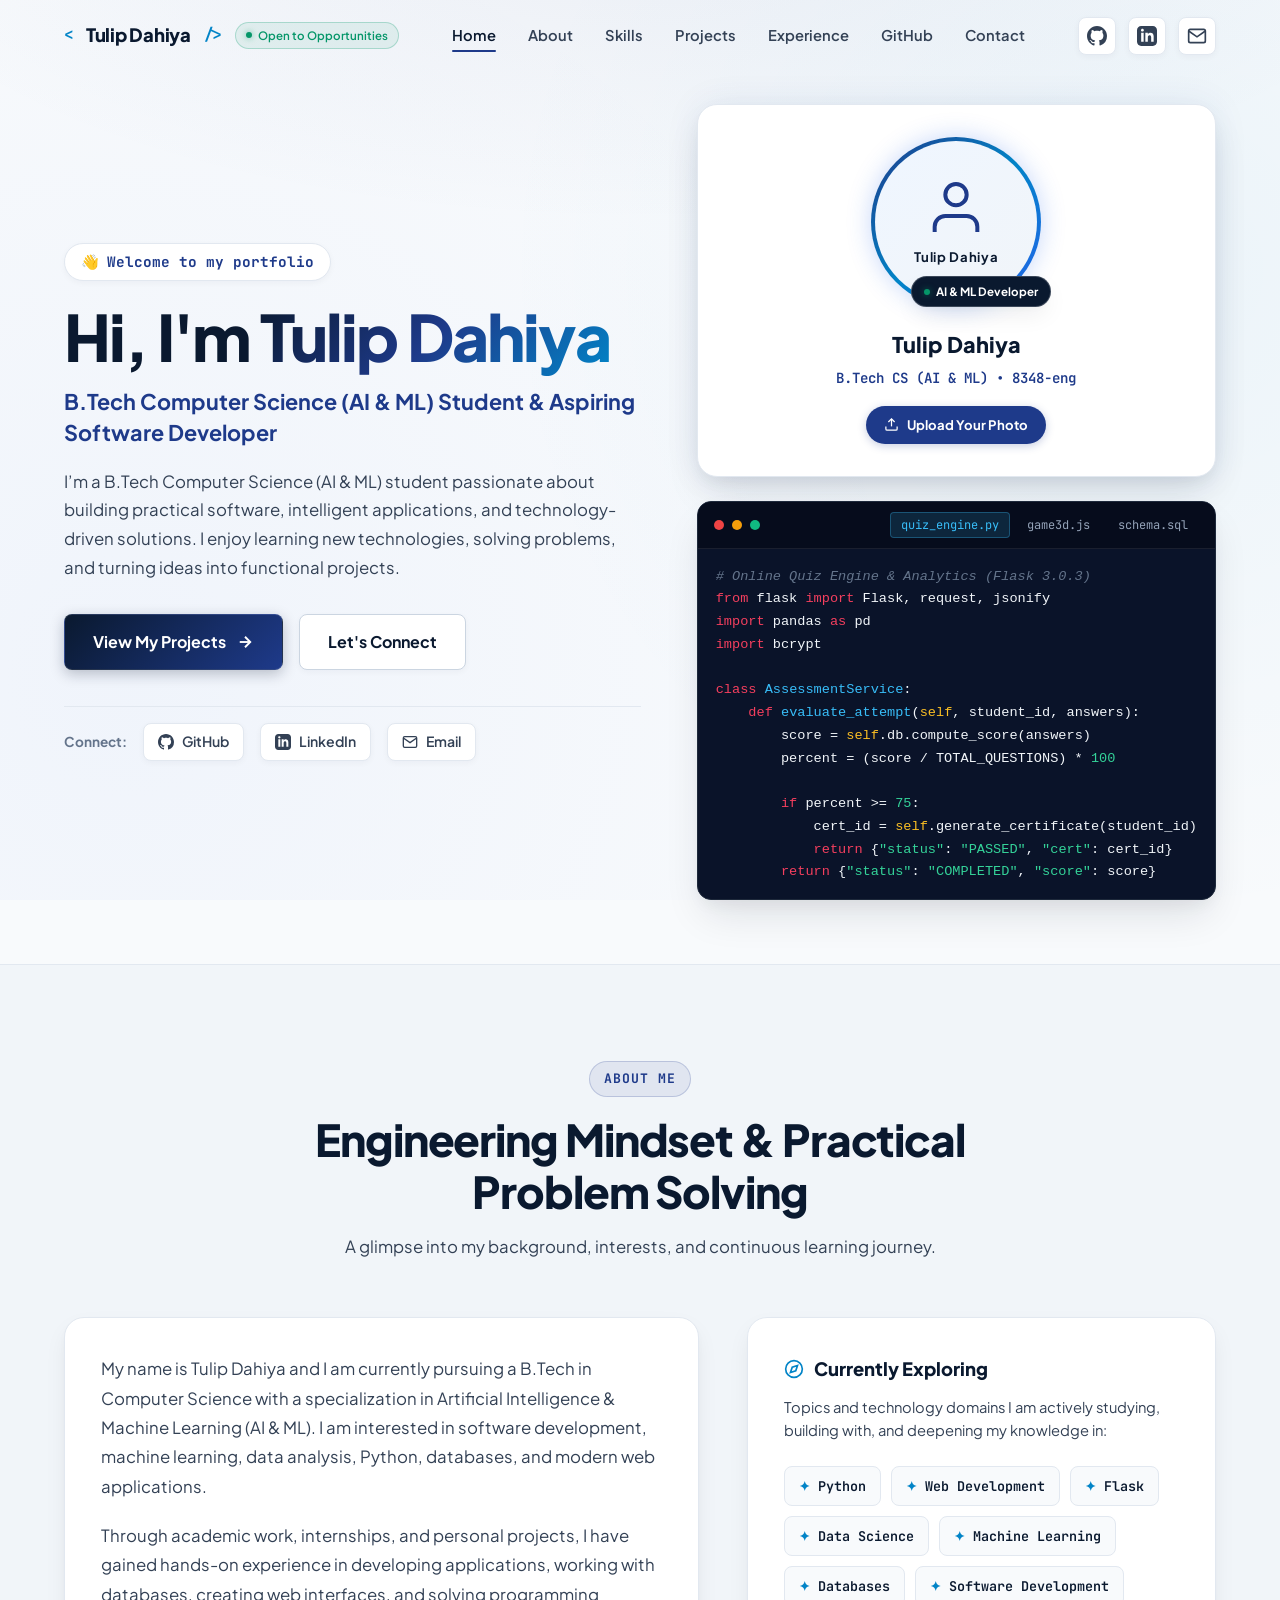
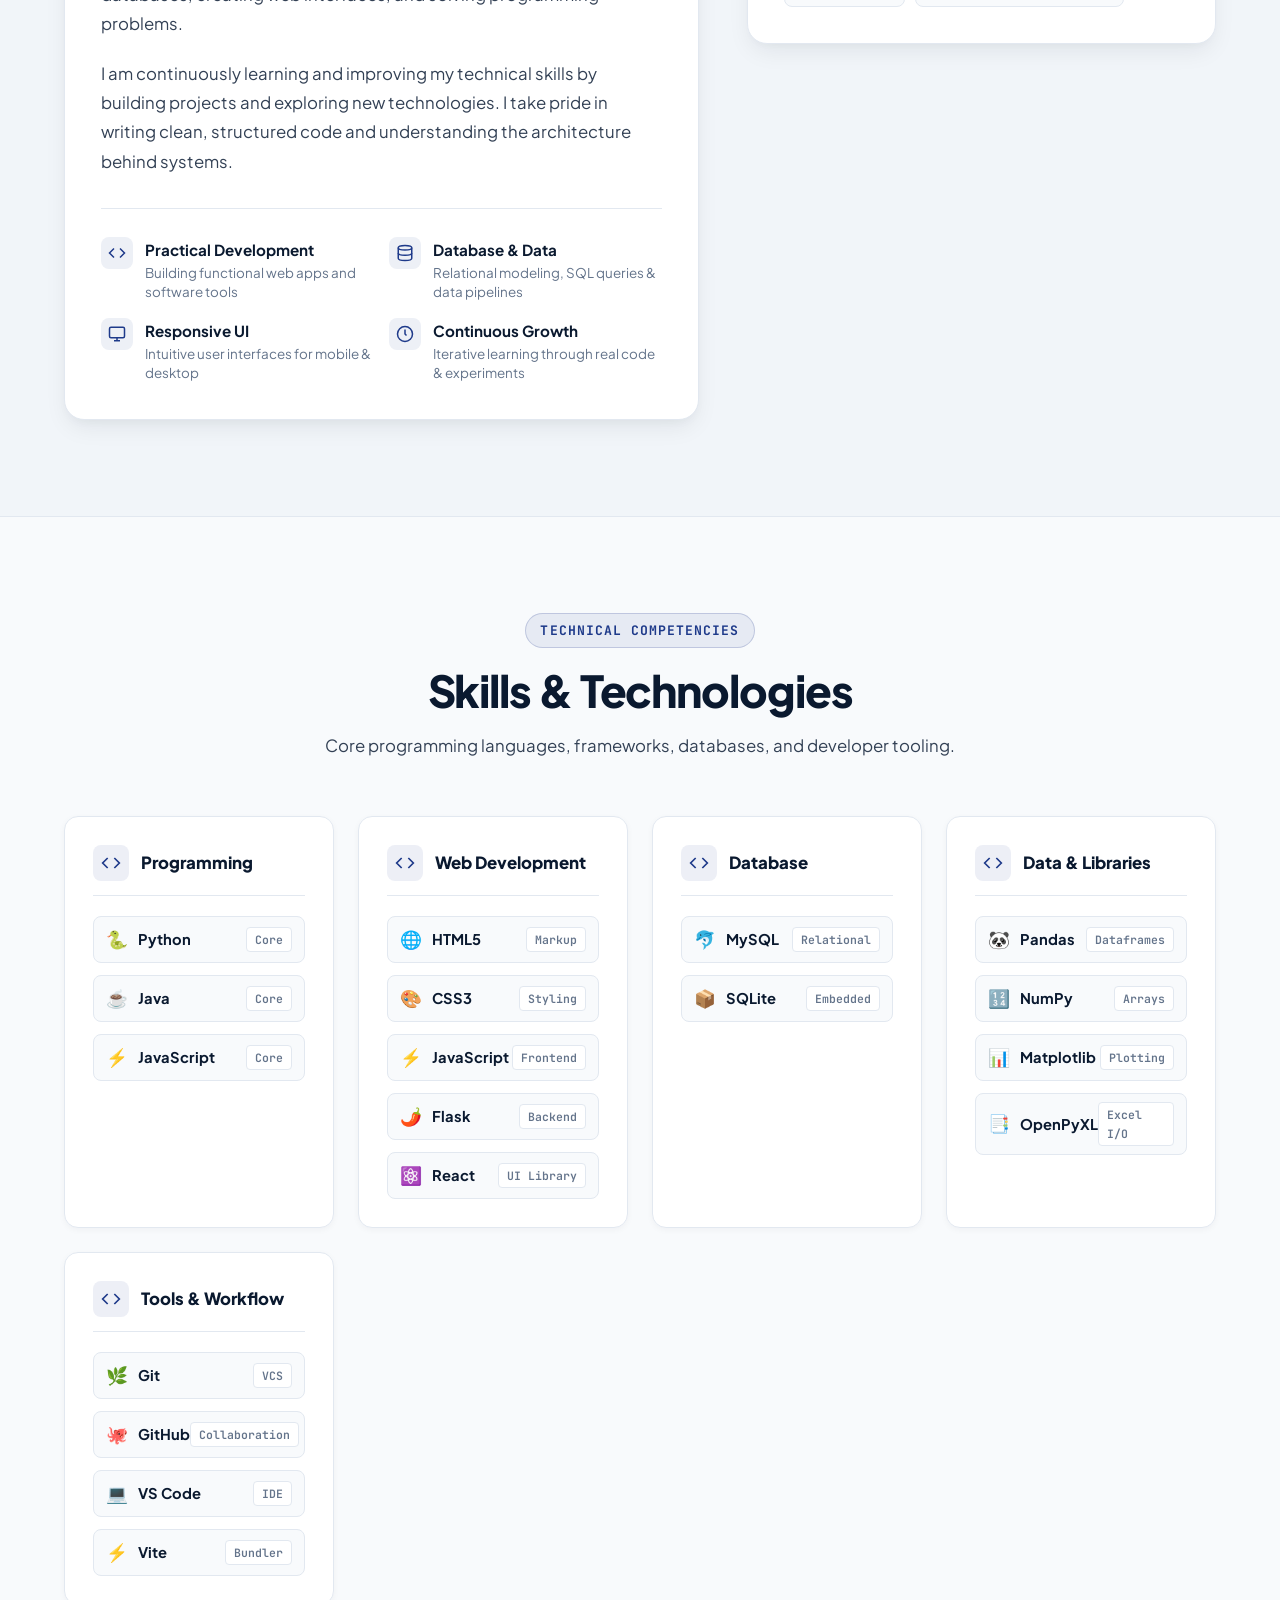
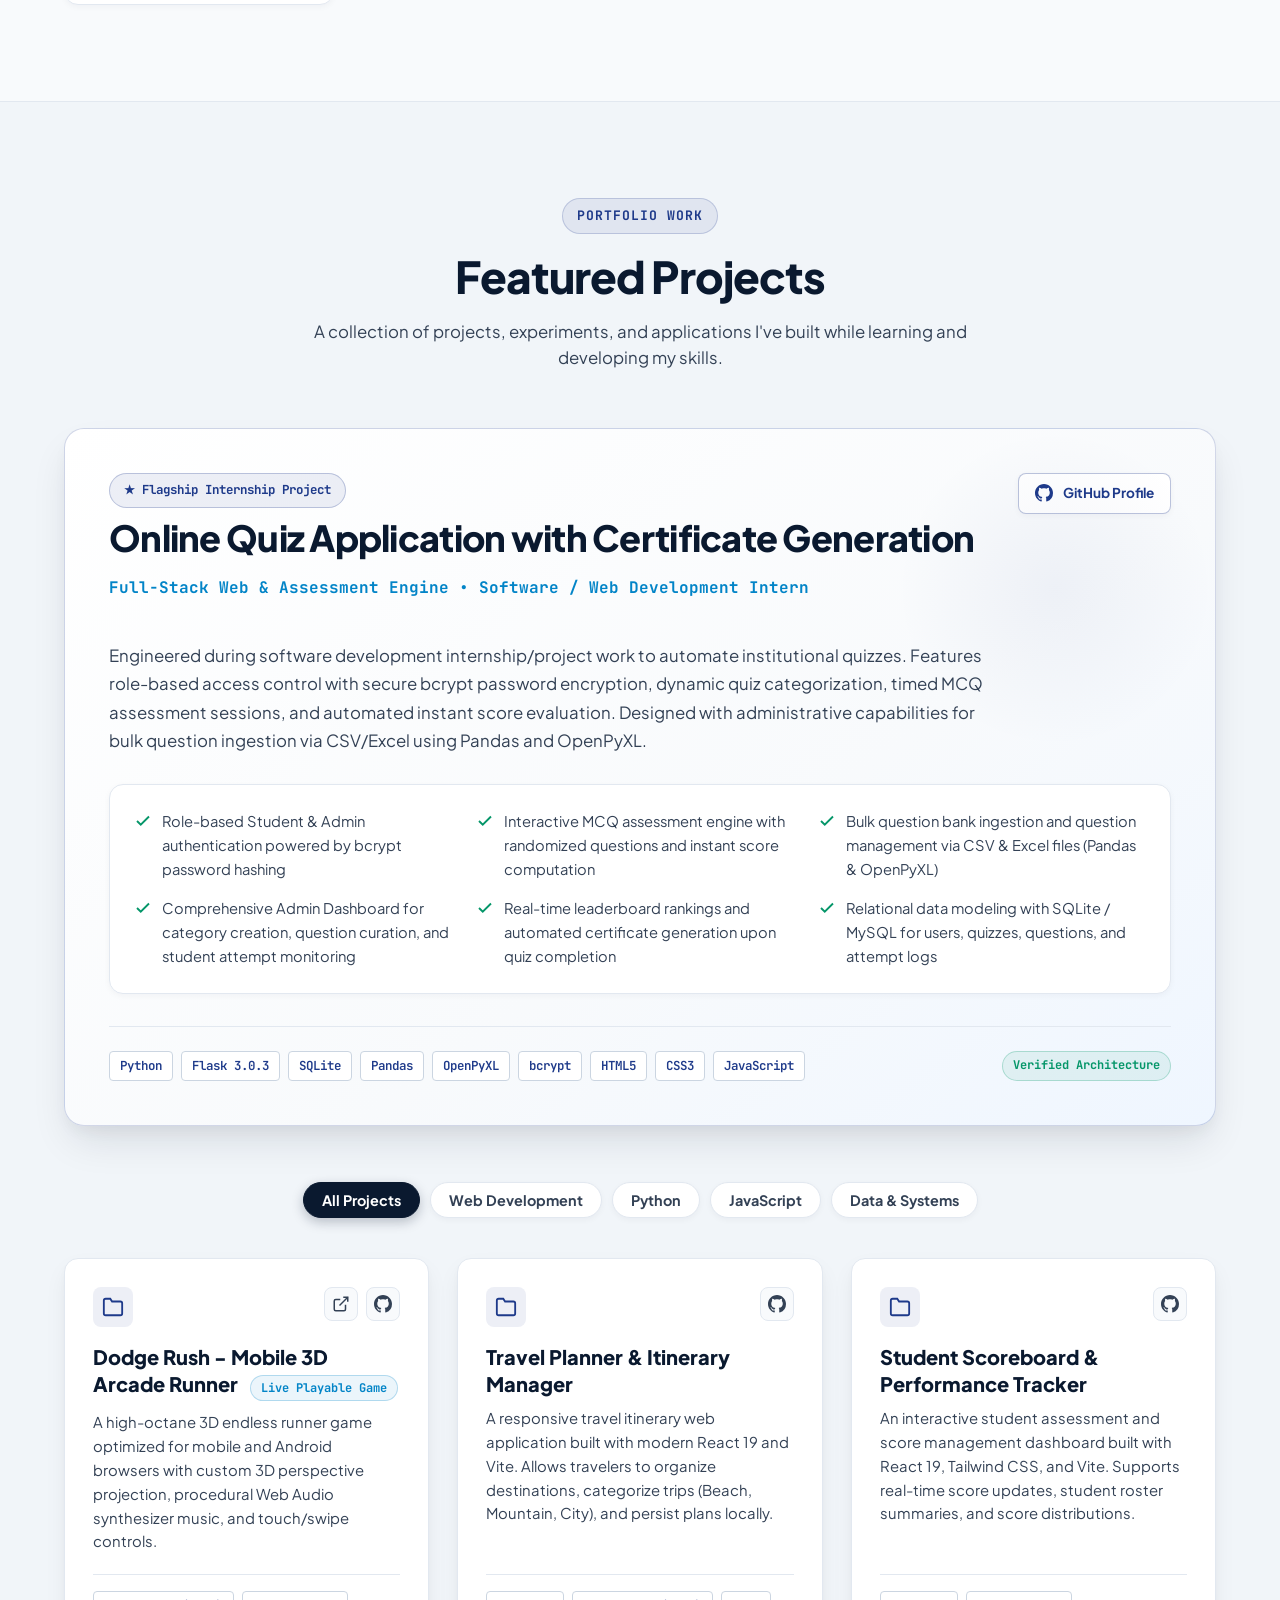
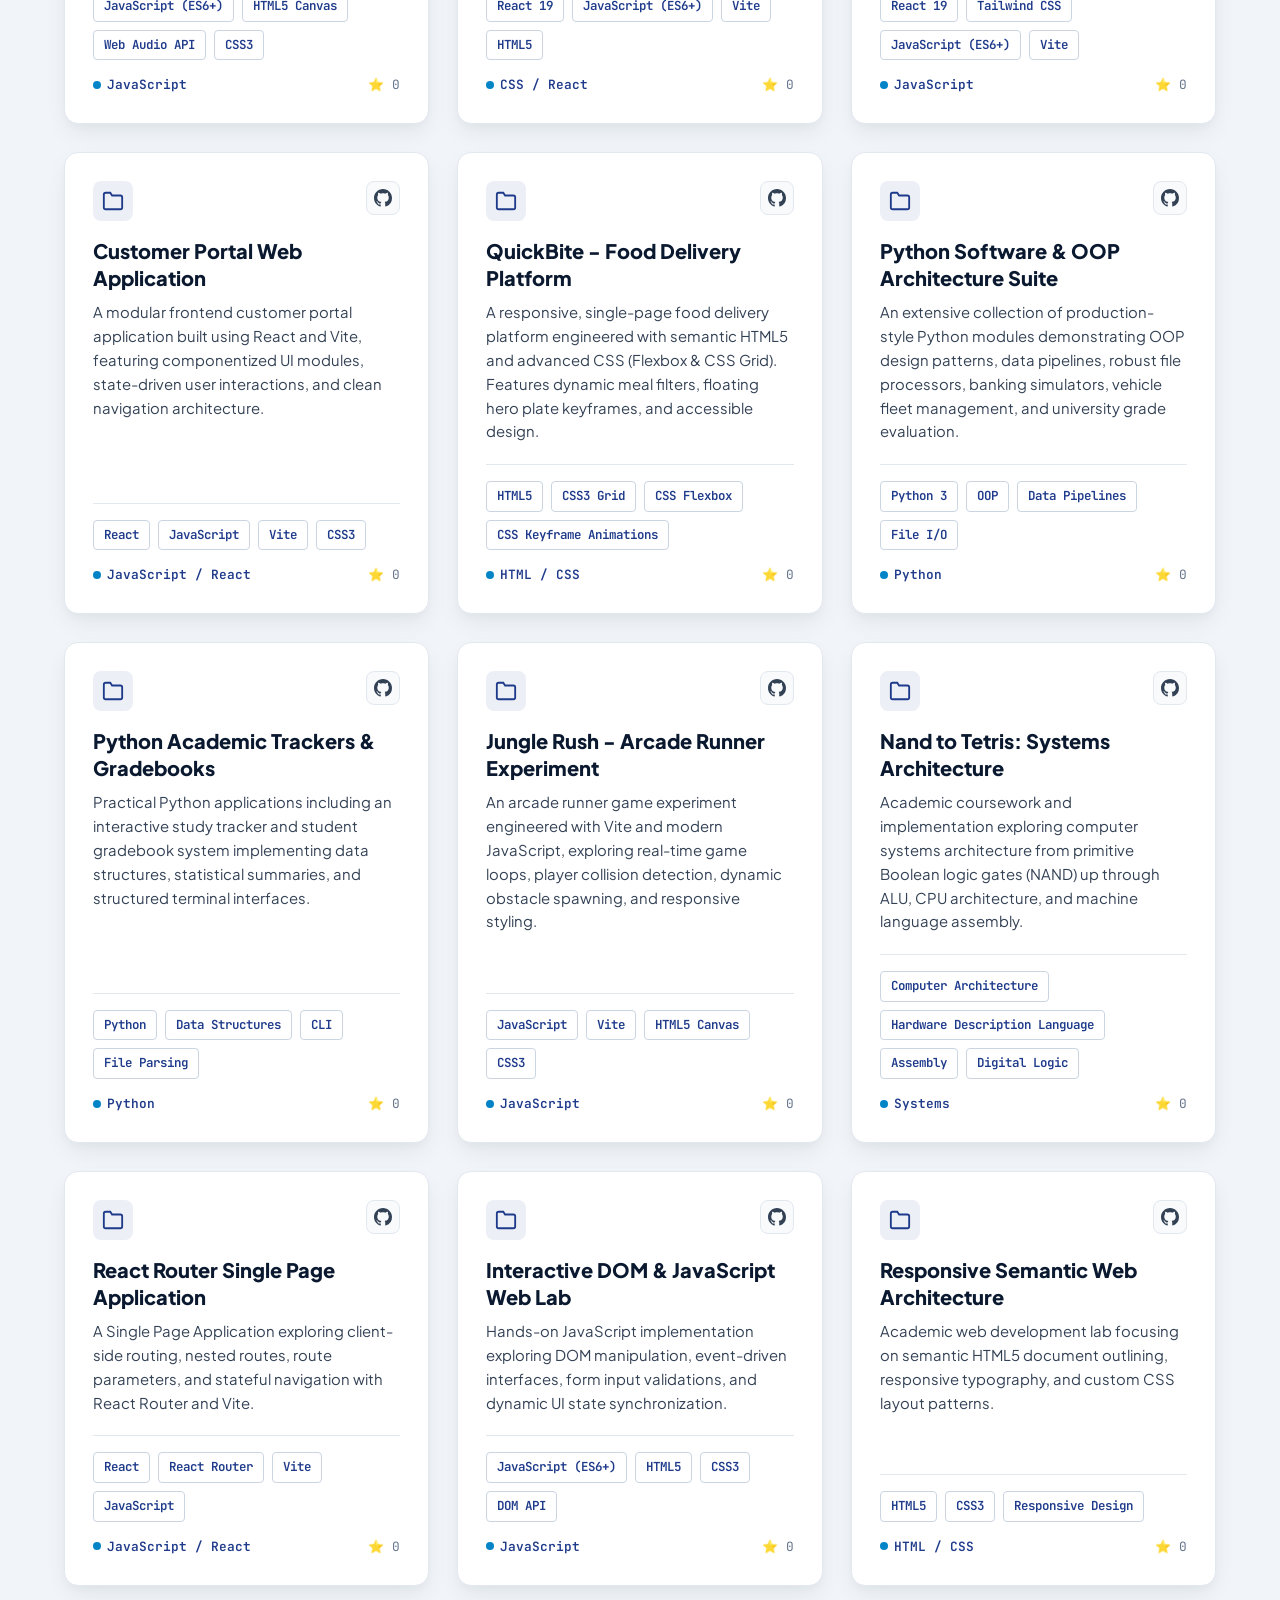
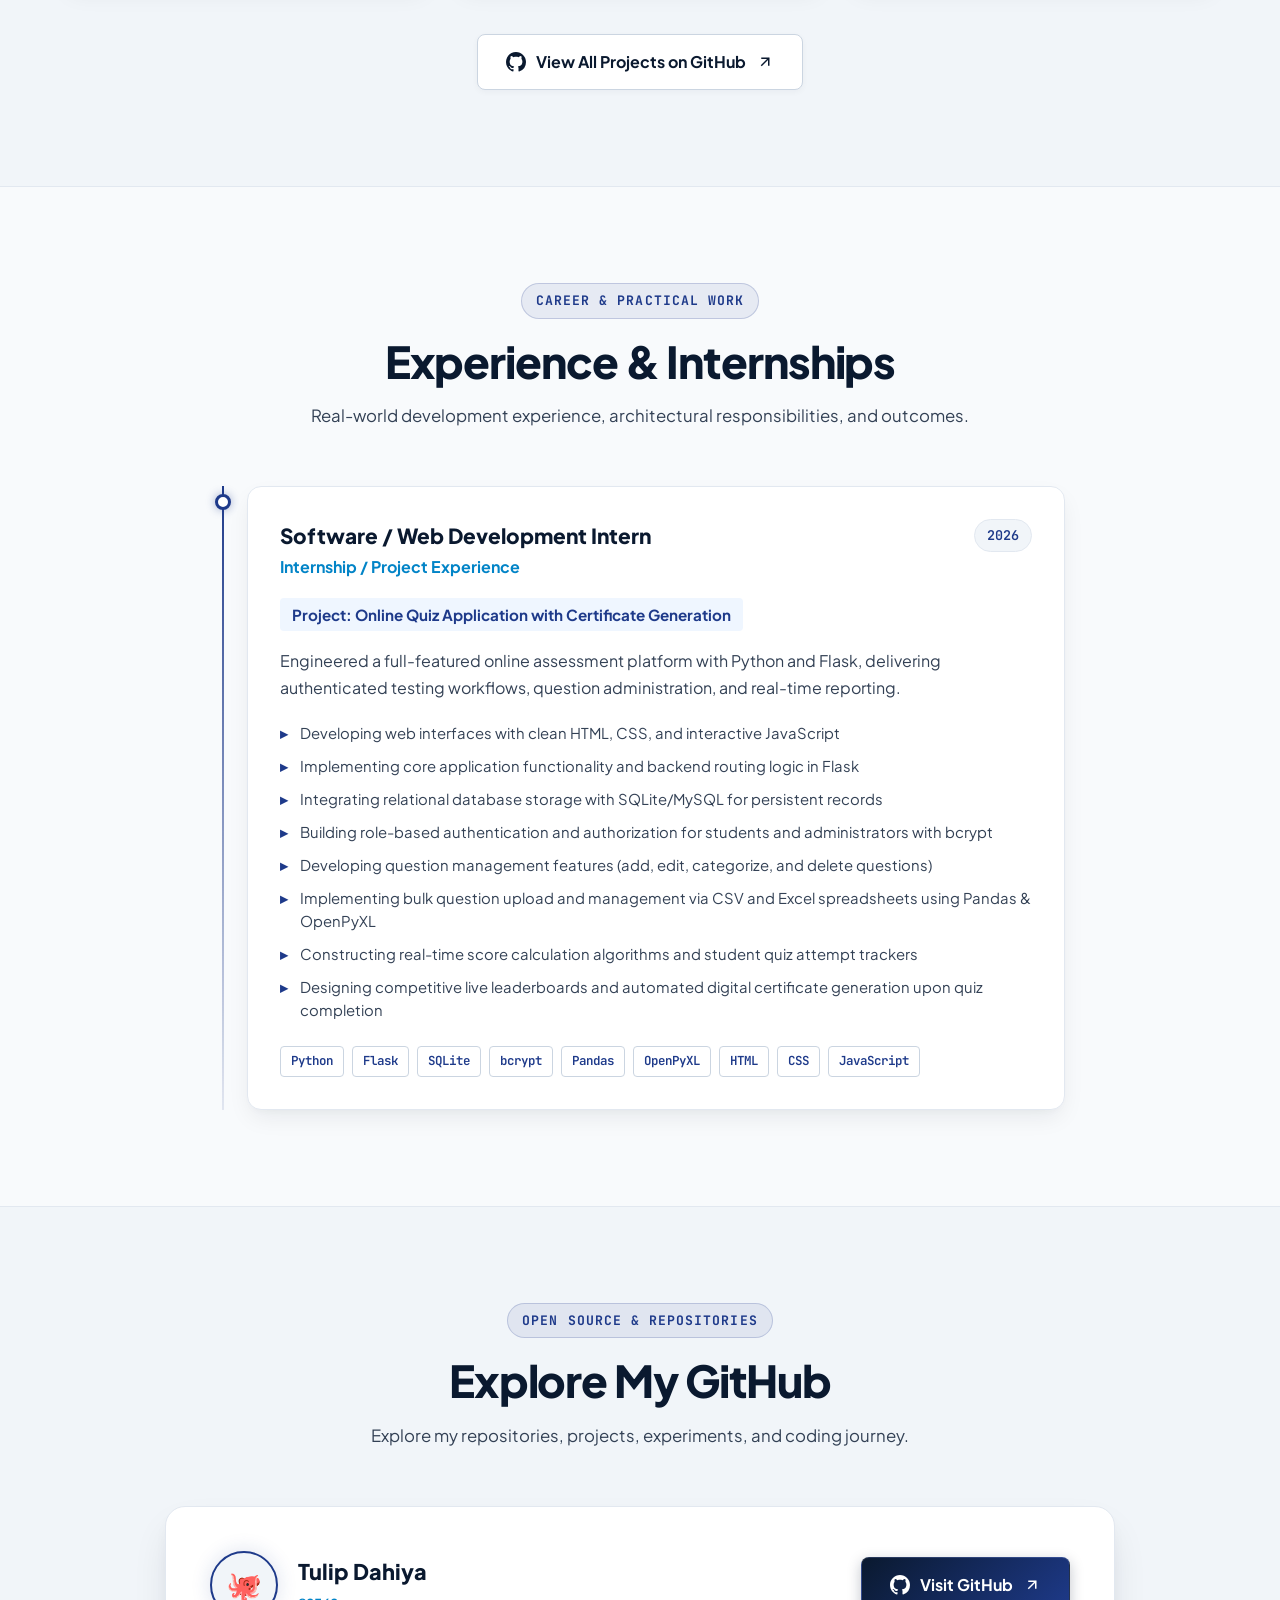
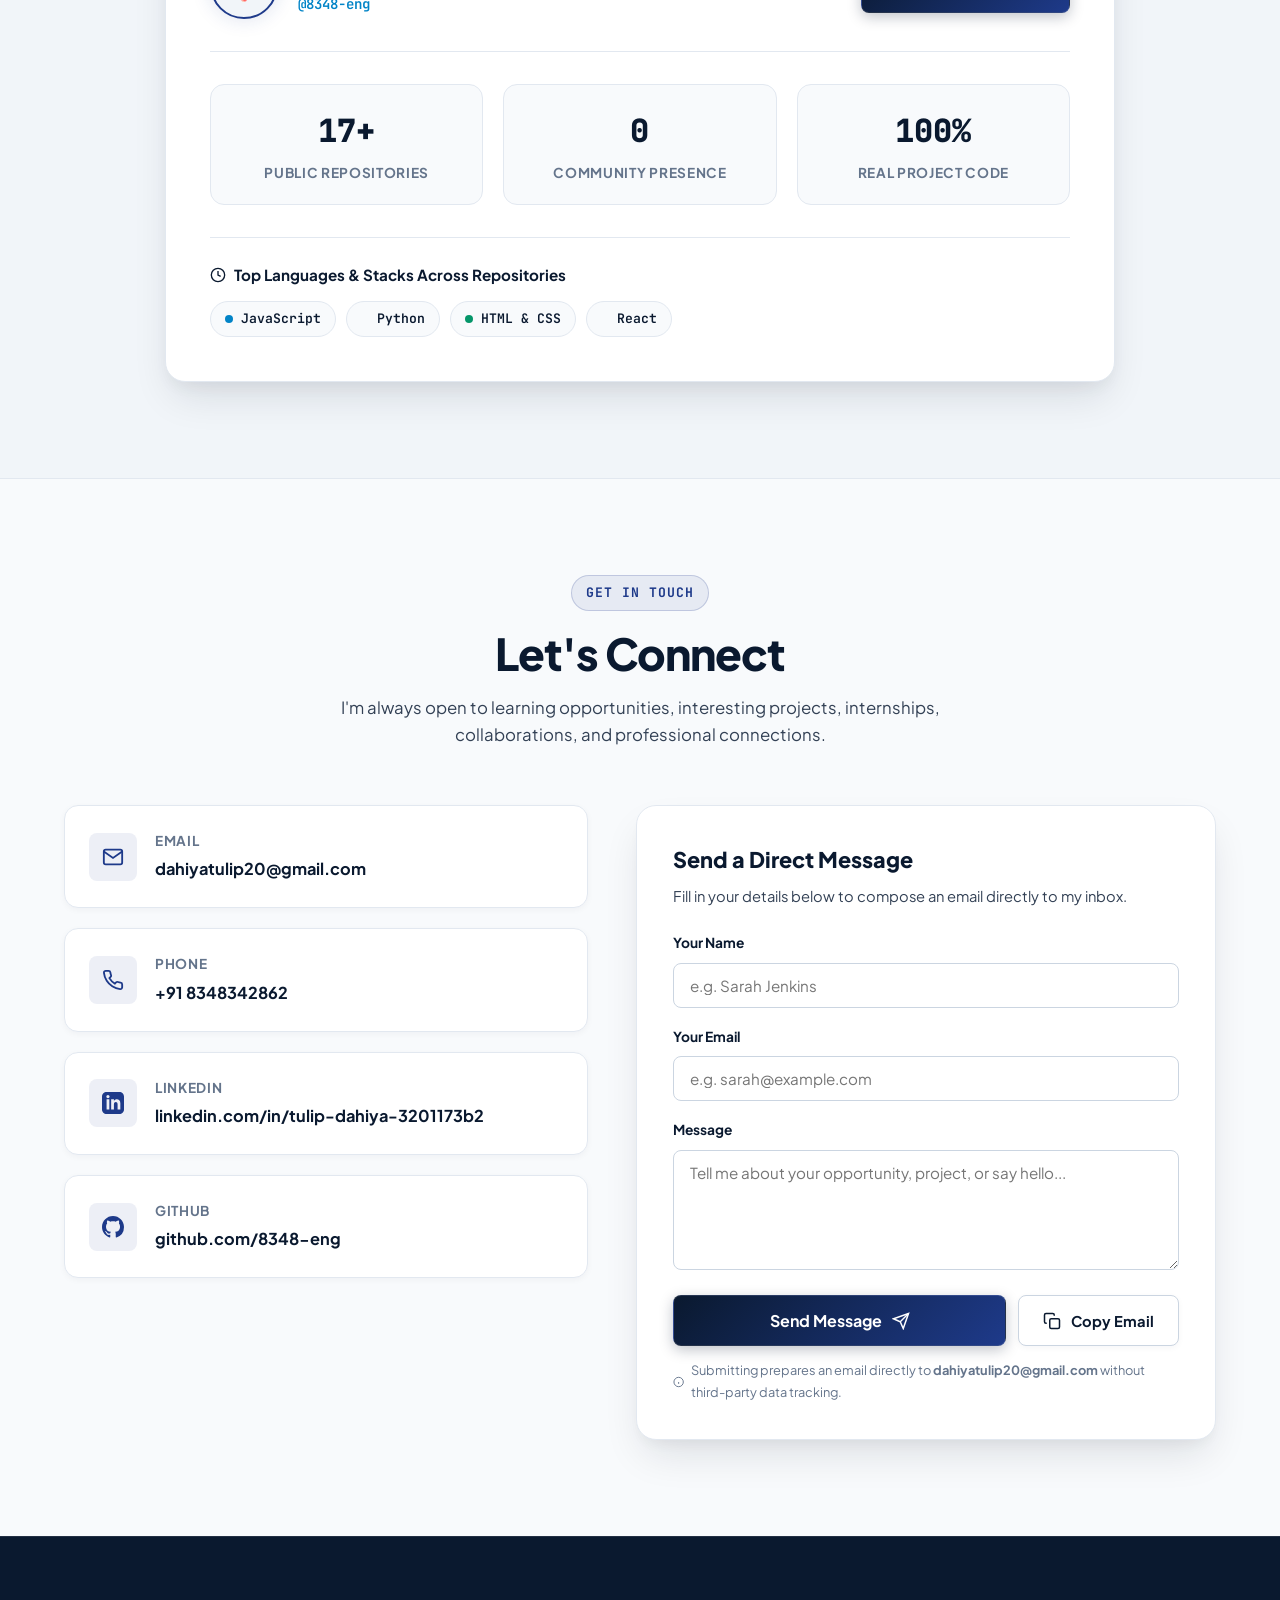
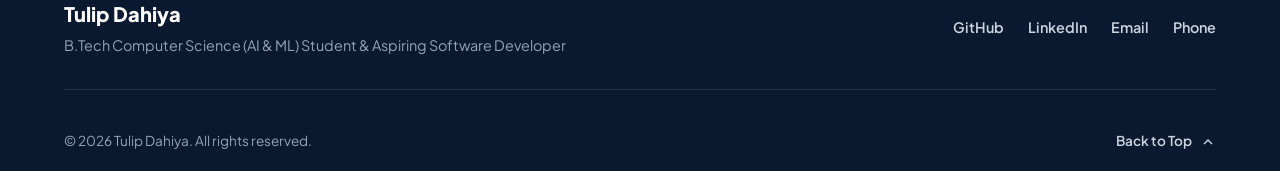
==== commit 663bd198: "style: update portfolio to lighter navy + crisp white + light gray palette" ====
--- a/portfolio/index.html
+++ b/portfolio/index.html
@@ -16,7 +16,7 @@
   <meta property="og:title" content="Tulip Dahiya | B.Tech Computer Science (AI &amp; ML) Student &amp; Software Developer">
   <meta property="og:description" content="Explore software projects, technical skills, and internship experience of Tulip Dahiya.">
   <meta property="og:url" content="https://github.com/8348-eng">
-  <meta name="theme-color" content="#080c16">
+  <meta name="theme-color" content="#f8fafc">
 
   <!-- Google Fonts: Plus Jakarta Sans & JetBrains Mono -->
   <link rel="preconnect" href="https://fonts.googleapis.com">
--- a/portfolio/css/style.css
+++ b/portfolio/css/style.css
@@ -1,48 +1,48 @@
 /* ==========================================================================
    TULIP DAHIYA - PROFESSIONAL DEVELOPER PORTFOLIO
-   Design System: Navy Blue + White + Light Gray
-   High-end, Eye-Catching Developer Aesthetic
+   Design System: Light Navy Palette (Crisp White + Light Gray + Deep Navy)
+   Clean, Prestigious, Eye-Catching Developer Aesthetic
    ========================================================================== */
 
 /* --- CSS Variables & Design Tokens --- */
 :root {
-  /* Color Palette: Navy Blues + White + Light Gray */
-  --bg-primary: #060b18;          /* Deepest Navy */
-  --bg-secondary: #0b152d;        /* Deep Navy Section */
-  --bg-card: rgba(13, 26, 56, 0.75); /* Frosted Navy Glass */
-  --bg-card-hover: rgba(19, 38, 82, 0.9);
-  --bg-input: #081126;
-  --bg-badge: rgba(56, 189, 248, 0.1);
-
-  /* Accents */
-  --accent-primary: #2563eb;       /* Royal Blue */
-  --accent-primary-hover: #1d4ed8;
-  --accent-secondary: #38bdf8;     /* Sky Cyan Highlight */
-  --accent-navy-light: #1e3a8a;    /* Rich Navy Accent */
-  --accent-emerald: #10b981;       /* Online / Status Dot */
-  --accent-violet: #818cf8;
+  /* Color Palette: Light Theme with Deep Navy Blue Accents */
+  --bg-primary: #f8fafc;          /* Crisp Off-White / Light Slate */
+  --bg-secondary: #f1f5f9;        /* Soft Light Gray Section */
+  --bg-card: #ffffff;             /* Pure White Card Surfaces */
+  --bg-card-hover: #ffffff;
+  --bg-input: #ffffff;
+  --bg-badge: rgba(30, 58, 138, 0.08);
+
+  /* Deep Navy Brand & Accents */
+  --navy-dark: #0a192f;           /* Deepest Navy for Headings & Hero */
+  --navy-primary: #1e3a8a;        /* Classic Royal Navy */
+  --navy-hover: #1e40af;
+  --accent-blue: #2563eb;         /* Bright Royal Blue */
+  --accent-secondary: #0284c7;    /* Ocean Cyan */
+  --accent-emerald: #059669;      /* Success & Live Status */
+
+  /* Typography Colors: Deep Navy & Slate Grays */
+  --text-primary: #0a192f;        /* Deep Navy Blue */
+  --text-secondary: #334155;      /* Slate 700 */
+  --text-muted: #64748b;          /* Slate 500 */
+  --text-code: #38bdf8;
 
   /* Gradients */
-  --gradient-accent: linear-gradient(135deg, #ffffff 0%, #38bdf8 50%, #2563eb 100%);
-  --gradient-navy: linear-gradient(135deg, #0f1f45 0%, #081229 100%);
-  --gradient-card-border: linear-gradient(135deg, rgba(255, 255, 255, 0.2), rgba(56, 189, 248, 0.15));
-  --gradient-photo-border: linear-gradient(135deg, #38bdf8 0%, #2563eb 50%, #ffffff 100%);
-
-  /* Typography Colors: Crisp White & Light Gray */
-  --text-primary: #ffffff;         /* Crisp White */
-  --text-secondary: #cbd5e1;       /* Light Gray */
-  --text-muted: #94a3b8;           /* Cool Gray */
-  --text-code: #38bdf8;
+  --gradient-accent: linear-gradient(135deg, #0a192f 0%, #1e3a8a 50%, #0284c7 100%);
+  --gradient-photo-border: linear-gradient(135deg, #1e3a8a 0%, #0284c7 50%, #2563eb 100%);
+  --gradient-flagship: linear-gradient(145deg, #ffffff 0%, #f8fafc 60%, #eff6ff 100%);
 
   /* Borders & Shadows */
-  --border-subtle: rgba(226, 232, 240, 0.12);
-  --border-highlight: rgba(56, 189, 248, 0.4);
-  --shadow-sm: 0 4px 12px rgba(2, 6, 23, 0.4);
-  --shadow-md: 0 10px 30px -5px rgba(2, 6, 23, 0.6);
-  --shadow-lg: 0 20px 45px -10px rgba(2, 6, 23, 0.8);
-  --shadow-glow: 0 0 35px rgba(37, 99, 235, 0.25);
-
-  /* Sizing & Layout */
+  --border-subtle: #e2e8f0;       /* Clean Light Gray Border */
+  --border-card: #e2e8f0;
+  --border-highlight: rgba(30, 58, 138, 0.35);
+  --shadow-sm: 0 2px 6px rgba(15, 23, 42, 0.04);
+  --shadow-md: 0 10px 25px -4px rgba(15, 23, 42, 0.08), 0 4px 10px -2px rgba(15, 23, 42, 0.03);
+  --shadow-lg: 0 20px 40px -8px rgba(15, 23, 42, 0.12), 0 8px 16px -4px rgba(15, 23, 42, 0.05);
+  --shadow-glow: 0 0 35px rgba(30, 58, 138, 0.08);
+
+  /* Layout & Sizing */
   --container-max-width: 1200px;
   --nav-height: 72px;
   --radius-sm: 8px;
@@ -70,7 +70,7 @@
 html {
   scroll-behavior: smooth;
   scroll-padding-top: calc(var(--nav-height) + 24px);
-  color-scheme: dark;
+  color-scheme: light;
 }
 
 body {
@@ -82,9 +82,9 @@
   -moz-osx-font-smoothing: grayscale;
   overflow-x: hidden;
   background-image: 
-    radial-gradient(ellipse 90% 60% at 50% -10%, rgba(37, 99, 235, 0.18), transparent 70%),
-    radial-gradient(circle at 85% 35%, rgba(56, 189, 248, 0.08), transparent 50%),
-    radial-gradient(circle at 15% 75%, rgba(30, 58, 138, 0.15), transparent 60%);
+    radial-gradient(ellipse 90% 50% at 50% -10%, rgba(30, 58, 138, 0.06), transparent 70%),
+    radial-gradient(circle at 90% 30%, rgba(2, 132, 199, 0.05), transparent 50%),
+    radial-gradient(circle at 10% 75%, rgba(37, 99, 235, 0.04), transparent 60%);
   background-attachment: fixed;
 }
 
@@ -93,14 +93,14 @@
   width: 8px;
 }
 ::-webkit-scrollbar-track {
-  background: var(--bg-primary);
+  background: var(--bg-secondary);
 }
 ::-webkit-scrollbar-thumb {
-  background: #1e3a8a;
+  background: #cbd5e1;
   border-radius: 4px;
 }
 ::-webkit-scrollbar-thumb:hover {
-  background: #2563eb;
+  background: #94a3b8;
 }
 
 a {
@@ -123,7 +123,7 @@
 
 /* Accessibility Focus Outline */
 :focus-visible {
-  outline: 2px solid var(--accent-secondary);
+  outline: 2px solid var(--accent-blue);
   outline-offset: 3px;
   border-radius: 4px;
 }
@@ -162,21 +162,22 @@
   gap: 8px;
   font-family: var(--font-mono);
   font-size: 0.82rem;
+  font-weight: 700;
   text-transform: uppercase;
   letter-spacing: 0.08em;
-  color: var(--accent-secondary);
-  background: rgba(56, 189, 248, 0.08);
+  color: var(--navy-primary);
+  background: rgba(30, 58, 138, 0.08);
   padding: 6px 14px;
   border-radius: var(--radius-pill);
   margin-bottom: 16px;
-  border: 1px solid rgba(56, 189, 248, 0.25);
+  border: 1px solid rgba(30, 58, 138, 0.2);
 }
 
 .section-title {
   font-size: clamp(2rem, 3.5vw, 2.75rem);
   font-weight: 800;
   letter-spacing: -0.025em;
-  color: #ffffff;
+  color: var(--navy-dark);
   margin-bottom: 16px;
   line-height: 1.2;
 }
@@ -202,11 +203,11 @@
 }
 
 .site-header.scrolled {
-  background-color: rgba(6, 11, 24, 0.88);
+  background-color: rgba(255, 255, 255, 0.92);
   backdrop-filter: blur(16px);
   -webkit-backdrop-filter: blur(16px);
   border-bottom: 1px solid var(--border-subtle);
-  box-shadow: 0 4px 25px rgba(2, 6, 23, 0.5);
+  box-shadow: 0 4px 20px rgba(15, 23, 42, 0.06);
 }
 
 .nav-container {
@@ -228,7 +229,7 @@
   font-size: 1.15rem;
   font-weight: 800;
   letter-spacing: -0.015em;
-  color: #ffffff;
+  color: var(--navy-dark);
   display: flex;
   align-items: center;
   gap: 6px;
@@ -244,21 +245,21 @@
   display: inline-flex;
   align-items: center;
   gap: 6px;
-  background: rgba(16, 185, 129, 0.12);
-  border: 1px solid rgba(16, 185, 129, 0.3);
+  background: rgba(5, 150, 105, 0.08);
+  border: 1px solid rgba(5, 150, 105, 0.25);
   padding: 3px 10px;
   border-radius: var(--radius-pill);
   font-size: 0.72rem;
   font-weight: 600;
-  color: #34d399;
+  color: var(--accent-emerald);
 }
 
 .status-dot {
   width: 6px;
   height: 6px;
   border-radius: 50%;
-  background-color: #34d399;
-  box-shadow: 0 0 8px #34d399;
+  background-color: var(--accent-emerald);
+  box-shadow: 0 0 6px rgba(5, 150, 105, 0.6);
   animation: pulseDot 2s infinite ease-in-out;
 }
 
@@ -286,7 +287,7 @@
 
 .nav-link:hover,
 .nav-link.active {
-  color: #ffffff;
+  color: var(--navy-dark);
 }
 
 .nav-link.active::after {
@@ -296,7 +297,7 @@
   left: 0;
   width: 100%;
   height: 2px;
-  background: var(--gradient-accent);
+  background: var(--navy-primary);
   border-radius: 2px;
 }
 
@@ -314,17 +315,19 @@
   width: 38px;
   height: 38px;
   border-radius: var(--radius-sm);
-  background: rgba(255, 255, 255, 0.05);
+  background: #ffffff;
   border: 1px solid var(--border-subtle);
   color: var(--text-secondary);
+  box-shadow: var(--shadow-sm);
   transition: all var(--transition-fast);
 }
 
 .icon-btn:hover {
-  color: #ffffff;
-  background: rgba(255, 255, 255, 0.12);
-  border-color: rgba(255, 255, 255, 0.25);
+  color: var(--navy-dark);
+  border-color: #cbd5e1;
+  background: #f8fafc;
   transform: translateY(-2px);
+  box-shadow: var(--shadow-md);
 }
 
 /* Mobile Hamburger Toggle */
@@ -337,7 +340,7 @@
   height: 40px;
   padding: 8px;
   border-radius: var(--radius-sm);
-  background: rgba(255, 255, 255, 0.05);
+  background: #ffffff;
   border: 1px solid var(--border-subtle);
   z-index: 1001;
 }
@@ -346,7 +349,7 @@
   display: block;
   width: 100%;
   height: 2px;
-  background-color: #ffffff;
+  background-color: var(--navy-dark);
   transition: all var(--transition-fast);
   border-radius: 2px;
 }
@@ -371,7 +374,7 @@
   gap: 10px;
   font-family: var(--font-sans);
   font-size: 0.92rem;
-  font-weight: 600;
+  font-weight: 700;
   padding: 12px 24px;
   border-radius: var(--radius-sm);
   transition: all var(--transition-fast);
@@ -379,40 +382,44 @@
 }
 
 .btn-primary {
-  background: linear-gradient(135deg, #2563eb 0%, #1d4ed8 100%);
+  background: linear-gradient(135deg, #0a192f 0%, #1e3a8a 100%);
   color: #ffffff;
-  border: 1px solid rgba(255, 255, 255, 0.2);
-  box-shadow: 0 4px 16px rgba(37, 99, 235, 0.4);
+  box-shadow: 0 4px 14px rgba(10, 25, 47, 0.25);
+  border: 1px solid rgba(255, 255, 255, 0.1);
 }
 
 .btn-primary:hover {
-  background: linear-gradient(135deg, #3b82f6 0%, #2563eb 100%);
+  background: linear-gradient(135deg, #1e3a8a 0%, #2563eb 100%);
   transform: translateY(-2px);
-  box-shadow: 0 8px 25px rgba(37, 99, 235, 0.5);
+  box-shadow: 0 8px 20px rgba(30, 58, 138, 0.35);
   color: #ffffff;
 }
 
 .btn-secondary {
-  background: rgba(255, 255, 255, 0.06);
-  color: #ffffff;
-  border: 1px solid rgba(226, 232, 240, 0.2);
+  background: #ffffff;
+  color: var(--navy-dark);
+  border: 1px solid #cbd5e1;
+  box-shadow: var(--shadow-sm);
 }
 
 .btn-secondary:hover {
-  background: rgba(255, 255, 255, 0.12);
-  border-color: rgba(255, 255, 255, 0.4);
+  background: #f8fafc;
+  border-color: #94a3b8;
   transform: translateY(-2px);
+  box-shadow: var(--shadow-md);
 }
 
 .btn-outline-cyan {
-  background: rgba(56, 189, 248, 0.08);
+  background: #ffffff;
+  color: var(--navy-primary);
+  border: 1px solid rgba(30, 58, 138, 0.3);
+  box-shadow: var(--shadow-sm);
+}
+
+.btn-outline-cyan:hover {
+  background: #f0f9ff;
+  border-color: var(--accent-secondary);
   color: var(--accent-secondary);
-  border: 1px solid rgba(56, 189, 248, 0.35);
-}
-
-.btn-outline-cyan:hover {
-  background: rgba(56, 189, 248, 0.18);
-  border-color: var(--accent-secondary);
   transform: translateY(-2px);
 }
 
@@ -433,25 +440,25 @@
   gap: 6px;
   font-family: var(--font-mono);
   font-size: 0.75rem;
-  font-weight: 600;
+  font-weight: 700;
   padding: 4px 10px;
   border-radius: var(--radius-pill);
   background: var(--bg-badge);
+  color: var(--navy-primary);
+  border: 1px solid rgba(30, 58, 138, 0.2);
+  white-space: nowrap;
+}
+
+.badge-cyan {
+  background: rgba(2, 132, 199, 0.08);
   color: var(--accent-secondary);
-  border: 1px solid rgba(56, 189, 248, 0.25);
-  white-space: nowrap;
-}
-
-.badge-cyan {
-  background: rgba(56, 189, 248, 0.12);
-  color: var(--accent-secondary);
-  border-color: rgba(56, 189, 248, 0.3);
+  border-color: rgba(2, 132, 199, 0.25);
 }
 
 .badge-emerald {
-  background: rgba(16, 185, 129, 0.12);
-  color: #34d399;
-  border-color: rgba(16, 185, 129, 0.3);
+  background: rgba(5, 150, 105, 0.08);
+  color: var(--accent-emerald);
+  border-color: rgba(5, 150, 105, 0.25);
 }
 
 /* ==========================================================================
@@ -484,9 +491,11 @@
   gap: 8px;
   font-family: var(--font-mono);
   font-size: 0.9rem;
-  color: var(--accent-secondary);
-  background: rgba(56, 189, 248, 0.08);
-  border: 1px solid rgba(56, 189, 248, 0.25);
+  font-weight: 700;
+  color: var(--navy-primary);
+  background: #ffffff;
+  border: 1px solid var(--border-subtle);
+  box-shadow: var(--shadow-sm);
   padding: 6px 16px;
   border-radius: var(--radius-pill);
   margin-bottom: 20px;
@@ -497,7 +506,7 @@
   font-weight: 800;
   letter-spacing: -0.03em;
   line-height: 1.1;
-  color: #ffffff;
+  color: var(--navy-dark);
   margin-bottom: 16px;
 }
 
@@ -509,8 +518,8 @@
 
 .hero-subtitle {
   font-size: clamp(1.15rem, 2vw, 1.35rem);
-  font-weight: 600;
-  color: #e2e8f0;
+  font-weight: 700;
+  color: var(--navy-primary);
   margin-bottom: 20px;
   line-height: 1.4;
 }
@@ -541,7 +550,7 @@
 .hero-socials-label {
   font-size: 0.85rem;
   color: var(--text-muted);
-  font-weight: 600;
+  font-weight: 700;
 }
 
 .social-link {
@@ -553,16 +562,18 @@
   color: var(--text-secondary);
   padding: 6px 14px;
   border-radius: var(--radius-sm);
-  background: rgba(255, 255, 255, 0.04);
+  background: #ffffff;
   border: 1px solid var(--border-subtle);
+  box-shadow: var(--shadow-sm);
   transition: all var(--transition-fast);
 }
 
 .social-link:hover {
-  color: #ffffff;
-  background: rgba(255, 255, 255, 0.1);
-  border-color: rgba(255, 255, 255, 0.3);
+  color: var(--navy-dark);
+  background: #ffffff;
+  border-color: #cbd5e1;
   transform: translateY(-2px);
+  box-shadow: var(--shadow-md);
 }
 
 /* --- HERO RIGHT: PROFILE PHOTO SHOWCASE --- */
@@ -573,9 +584,7 @@
 }
 
 .profile-showcase-card {
-  background: var(--bg-card);
-  backdrop-filter: blur(16px);
-  -webkit-backdrop-filter: blur(16px);
+  background: #ffffff;
   border: 1px solid var(--border-subtle);
   border-radius: var(--radius-lg);
   padding: 32px;
@@ -587,7 +596,7 @@
 }
 
 .profile-showcase-card:hover {
-  border-color: var(--border-highlight);
+  border-color: rgba(30, 58, 138, 0.3);
   transform: translateY(-4px);
 }
 
@@ -604,7 +613,7 @@
   border-radius: 50%;
   padding: 4px;
   background: var(--gradient-photo-border);
-  box-shadow: 0 0 25px rgba(37, 99, 235, 0.4);
+  box-shadow: 0 0 25px rgba(37, 99, 235, 0.25);
   position: relative;
 }
 
@@ -612,7 +621,7 @@
   width: 100%;
   height: 100%;
   border-radius: 50%;
-  background: #081126;
+  background: #f8fafc;
   overflow: hidden;
   display: flex;
   align-items: center;
@@ -634,21 +643,21 @@
   flex-direction: column;
   align-items: center;
   justify-content: center;
-  color: var(--text-secondary);
-  background: linear-gradient(135deg, #0b1736 0%, #060b19 100%);
+  color: var(--navy-primary);
+  background: linear-gradient(135deg, #eff6ff 0%, #f1f5f9 100%);
 }
 
 .avatar-icon-svg {
   width: 64px;
   height: 64px;
-  color: var(--accent-secondary);
+  color: var(--navy-primary);
   margin-bottom: 6px;
 }
 
 .avatar-initials {
   font-size: 0.82rem;
   font-weight: 700;
-  color: #e2e8f0;
+  color: var(--navy-dark);
   letter-spacing: 0.05em;
 }
 
@@ -659,7 +668,7 @@
   left: 0;
   width: 100%;
   height: 100%;
-  background: rgba(6, 11, 24, 0.75);
+  background: rgba(10, 25, 47, 0.8);
   backdrop-filter: blur(4px);
   display: flex;
   flex-direction: column;
@@ -681,18 +690,18 @@
 
 .avatar-upload-overlay span {
   font-size: 0.75rem;
-  font-weight: 600;
+  font-weight: 700;
   text-transform: uppercase;
   letter-spacing: 0.05em;
 }
 
-/* Floating Status Pills */
+/* Floating Status Pill */
 .profile-pill-badge {
   position: absolute;
   bottom: 0;
   right: -10px;
-  background: #081229;
-  border: 1px solid rgba(56, 189, 248, 0.4);
+  background: #0a192f;
+  border: 1px solid rgba(255, 255, 255, 0.2);
   padding: 5px 12px;
   border-radius: var(--radius-pill);
   font-size: 0.72rem;
@@ -701,20 +710,21 @@
   display: flex;
   align-items: center;
   gap: 6px;
-  box-shadow: var(--shadow-sm);
+  box-shadow: var(--shadow-md);
 }
 
 .profile-info h3 {
   font-size: 1.35rem;
   font-weight: 800;
-  color: #ffffff;
+  color: var(--navy-dark);
   margin-bottom: 4px;
 }
 
 .profile-info p {
   font-size: 0.88rem;
   font-family: var(--font-mono);
-  color: var(--accent-secondary);
+  color: var(--navy-primary);
+  font-weight: 600;
   margin-bottom: 16px;
 }
 
@@ -732,20 +742,20 @@
   align-items: center;
   gap: 8px;
   font-size: 0.82rem;
-  font-weight: 600;
-  padding: 8px 16px;
+  font-weight: 700;
+  padding: 8px 18px;
   border-radius: var(--radius-pill);
-  background: rgba(37, 99, 235, 0.2);
-  border: 1px solid rgba(37, 99, 235, 0.5);
+  background: var(--navy-primary);
   color: #ffffff;
   cursor: pointer;
+  box-shadow: 0 2px 8px rgba(30, 58, 138, 0.25);
   transition: all var(--transition-fast);
 }
 
 .upload-btn:hover {
-  background: rgba(37, 99, 235, 0.35);
-  border-color: var(--accent-secondary);
+  background: var(--navy-hover);
   transform: translateY(-1px);
+  box-shadow: 0 4px 12px rgba(30, 58, 138, 0.35);
 }
 
 .remove-photo-btn {
@@ -760,25 +770,24 @@
 }
 
 .remove-photo-btn:hover {
-  color: #f87171;
-  background: rgba(239, 68, 68, 0.1);
-  border-color: rgba(239, 68, 68, 0.2);
-}
-
-/* Developer Terminal (Below Avatar in Hero) */
+  color: #ef4444;
+  background: #fef2f2;
+  border-color: #fecaca;
+}
+
+/* Developer Terminal (High Contrast Deep Navy) */
 .developer-terminal {
-  background: #081126;
-  border: 1px solid var(--border-subtle);
+  background: #0a1329;
+  border: 1px solid #1e293b;
   border-radius: var(--radius-md);
-  box-shadow: var(--shadow-md);
+  box-shadow: var(--shadow-lg);
   overflow: hidden;
   position: relative;
-  transition: transform var(--transition-normal), box-shadow var(--transition-normal);
+  transition: transform var(--transition-normal);
 }
 
 .developer-terminal:hover {
   transform: translateY(-2px);
-  border-color: var(--border-highlight);
 }
 
 .terminal-header {
@@ -786,8 +795,8 @@
   align-items: center;
   justify-content: space-between;
   padding: 10px 16px;
-  background: #050b18;
-  border-bottom: 1px solid rgba(255, 255, 255, 0.06);
+  background: #060c1c;
+  border-bottom: 1px solid rgba(255, 255, 255, 0.08);
 }
 
 .terminal-dots {
@@ -813,7 +822,7 @@
 .terminal-tab {
   font-family: var(--font-mono);
   font-size: 0.75rem;
-  color: var(--text-muted);
+  color: #94a3b8;
   background: transparent;
   padding: 4px 10px;
   border-radius: 4px;
@@ -823,8 +832,8 @@
 
 .terminal-tab.active {
   color: var(--text-code);
-  background: rgba(56, 189, 248, 0.1);
-  border-color: rgba(56, 189, 248, 0.25);
+  background: rgba(56, 189, 248, 0.15);
+  border-color: rgba(56, 189, 248, 0.3);
 }
 
 .terminal-tab:hover:not(.active) {
@@ -836,7 +845,7 @@
   font-family: var(--font-mono);
   font-size: 0.85rem;
   line-height: 1.6;
-  color: #e2e8f0;
+  color: #f1f5f9;
   overflow-x: auto;
 }
 
@@ -858,9 +867,7 @@
 }
 
 .about-card {
-  background: var(--bg-card);
-  backdrop-filter: blur(14px);
-  -webkit-backdrop-filter: blur(14px);
+  background: #ffffff;
   border: 1px solid var(--border-subtle);
   border-radius: var(--radius-lg);
   padding: 36px;
@@ -897,8 +904,8 @@
   width: 32px;
   height: 32px;
   border-radius: var(--radius-sm);
-  background: rgba(37, 99, 235, 0.15);
-  color: var(--accent-secondary);
+  background: rgba(30, 58, 138, 0.08);
+  color: var(--navy-primary);
   display: flex;
   align-items: center;
   justify-content: center;
@@ -908,7 +915,7 @@
 .highlight-text h4 {
   font-size: 0.95rem;
   font-weight: 700;
-  color: #ffffff;
+  color: var(--navy-dark);
   margin-bottom: 2px;
 }
 
@@ -921,9 +928,7 @@
 
 /* Currently Exploring Card */
 .exploring-card {
-  background: var(--bg-card);
-  backdrop-filter: blur(14px);
-  -webkit-backdrop-filter: blur(14px);
+  background: #ffffff;
   border: 1px solid var(--border-subtle);
   border-radius: var(--radius-lg);
   padding: 36px;
@@ -935,7 +940,7 @@
 .exploring-title {
   font-size: 1.15rem;
   font-weight: 800;
-  color: #ffffff;
+  color: var(--navy-dark);
   margin-bottom: 12px;
   display: flex;
   align-items: center;
@@ -959,8 +964,8 @@
   font-family: var(--font-mono);
   font-size: 0.84rem;
   font-weight: 600;
-  color: #ffffff;
-  background: rgba(255, 255, 255, 0.05);
+  color: var(--navy-dark);
+  background: #f8fafc;
   border: 1px solid var(--border-subtle);
   padding: 8px 14px;
   border-radius: var(--radius-sm);
@@ -971,9 +976,9 @@
 }
 
 .exploring-tag:hover {
-  background: rgba(37, 99, 235, 0.2);
-  border-color: var(--accent-secondary);
-  color: #ffffff;
+  background: #eff6ff;
+  border-color: var(--accent-blue);
+  color: var(--navy-primary);
   transform: translateY(-2px);
 }
 
@@ -987,9 +992,7 @@
 }
 
 .skill-category-card {
-  background: var(--bg-card);
-  backdrop-filter: blur(14px);
-  -webkit-backdrop-filter: blur(14px);
+  background: #ffffff;
   border: 1px solid var(--border-subtle);
   border-radius: var(--radius-md);
   padding: 28px;
@@ -1000,9 +1003,9 @@
 }
 
 .skill-category-card:hover {
-  border-color: var(--border-highlight);
+  border-color: rgba(30, 58, 138, 0.3);
   transform: translateY(-4px);
-  box-shadow: var(--shadow-md), var(--shadow-glow);
+  box-shadow: var(--shadow-md);
 }
 
 .category-header {
@@ -1018,8 +1021,8 @@
   width: 36px;
   height: 36px;
   border-radius: var(--radius-sm);
-  background: rgba(37, 99, 235, 0.15);
-  color: var(--accent-secondary);
+  background: rgba(30, 58, 138, 0.08);
+  color: var(--navy-primary);
   display: flex;
   align-items: center;
   justify-content: center;
@@ -1028,7 +1031,7 @@
 .category-title {
   font-size: 1.05rem;
   font-weight: 800;
-  color: #ffffff;
+  color: var(--navy-dark);
 }
 
 .skill-items-list {
@@ -1043,14 +1046,15 @@
   justify-content: space-between;
   padding: 8px 12px;
   border-radius: var(--radius-sm);
-  background: rgba(255, 255, 255, 0.03);
-  border: 1px solid rgba(255, 255, 255, 0.05);
+  background: #f8fafc;
+  border: 1px solid var(--border-subtle);
   transition: all var(--transition-fast);
 }
 
 .skill-item:hover {
-  background: rgba(255, 255, 255, 0.08);
-  border-color: rgba(255, 255, 255, 0.18);
+  background: #ffffff;
+  border-color: #cbd5e1;
+  box-shadow: var(--shadow-sm);
   transform: translateX(3px);
 }
 
@@ -1066,16 +1070,17 @@
 
 .skill-name {
   font-size: 0.92rem;
-  font-weight: 600;
-  color: #ffffff;
+  font-weight: 700;
+  color: var(--navy-dark);
 }
 
 .skill-badge {
   font-family: var(--font-mono);
   font-size: 0.72rem;
   font-weight: 600;
-  color: var(--text-secondary);
-  background: rgba(255, 255, 255, 0.06);
+  color: var(--text-muted);
+  background: #ffffff;
+  border: 1px solid #e2e8f0;
   padding: 2px 8px;
   border-radius: 4px;
 }
@@ -1088,11 +1093,11 @@
 }
 
 .flagship-card {
-  background: linear-gradient(145deg, rgba(14, 27, 61, 0.9) 0%, rgba(8, 16, 36, 0.95) 100%);
-  border: 1px solid rgba(56, 189, 248, 0.35);
+  background: var(--gradient-flagship);
+  border: 1px solid rgba(30, 58, 138, 0.2);
   border-radius: var(--radius-lg);
   padding: 44px;
-  box-shadow: var(--shadow-lg), var(--shadow-glow);
+  box-shadow: var(--shadow-lg);
   position: relative;
   overflow: hidden;
 }
@@ -1104,7 +1109,7 @@
   right: 0;
   width: 320px;
   height: 320px;
-  background: radial-gradient(circle, rgba(37, 99, 235, 0.2), transparent 70%);
+  background: radial-gradient(circle, rgba(30, 58, 138, 0.05), transparent 70%);
   pointer-events: none;
 }
 
@@ -1118,9 +1123,9 @@
 }
 
 .flagship-badge {
-  background: rgba(37, 99, 235, 0.2);
-  border: 1px solid rgba(56, 189, 248, 0.4);
-  color: #93c5fd;
+  background: rgba(30, 58, 138, 0.08);
+  border: 1px solid rgba(30, 58, 138, 0.25);
+  color: var(--navy-primary);
   font-family: var(--font-mono);
   font-size: 0.78rem;
   font-weight: 700;
@@ -1135,7 +1140,7 @@
   font-size: clamp(1.6rem, 3vw, 2.25rem);
   font-weight: 800;
   letter-spacing: -0.02em;
-  color: #ffffff;
+  color: var(--navy-dark);
   margin-bottom: 8px;
 }
 
@@ -1143,7 +1148,7 @@
   font-size: 1rem;
   color: var(--accent-secondary);
   font-family: var(--font-mono);
-  font-weight: 600;
+  font-weight: 700;
   margin-bottom: 20px;
 }
 
@@ -1161,9 +1166,10 @@
   gap: 14px;
   margin-bottom: 32px;
   padding: 24px;
-  background: rgba(6, 11, 24, 0.6);
+  background: #ffffff;
   border: 1px solid var(--border-subtle);
   border-radius: var(--radius-md);
+  box-shadow: var(--shadow-sm);
 }
 
 .flagship-feature-item {
@@ -1171,11 +1177,11 @@
   align-items: flex-start;
   gap: 10px;
   font-size: 0.92rem;
-  color: #e2e8f0;
+  color: var(--text-secondary);
 }
 
 .feature-check-icon {
-  color: #34d399;
+  color: var(--accent-emerald);
   flex-shrink: 0;
   margin-top: 3px;
 }
@@ -1200,18 +1206,17 @@
   font-family: var(--font-mono);
   font-size: 0.78rem;
   font-weight: 600;
-  color: #e2e8f0;
-  background: rgba(255, 255, 255, 0.05);
-  border: 1px solid rgba(255, 255, 255, 0.1);
+  color: var(--navy-primary);
+  background: #ffffff;
+  border: 1px solid #cbd5e1;
   padding: 4px 10px;
   border-radius: 4px;
   transition: all var(--transition-fast);
 }
 
 .tech-tag:hover {
-  background: rgba(37, 99, 235, 0.25);
-  border-color: var(--accent-secondary);
-  color: #ffffff;
+  background: #eff6ff;
+  border-color: var(--navy-primary);
 }
 
 /* ==========================================================================
@@ -1229,26 +1234,26 @@
 .filter-btn {
   font-family: var(--font-sans);
   font-size: 0.9rem;
-  font-weight: 600;
+  font-weight: 700;
   color: var(--text-secondary);
-  background: rgba(255, 255, 255, 0.04);
+  background: #ffffff;
   border: 1px solid var(--border-subtle);
   padding: 8px 18px;
   border-radius: var(--radius-pill);
+  box-shadow: var(--shadow-sm);
   transition: all var(--transition-fast);
 }
 
 .filter-btn:hover {
-  color: #ffffff;
-  background: rgba(255, 255, 255, 0.1);
-  border-color: rgba(255, 255, 255, 0.25);
+  color: var(--navy-dark);
+  border-color: #cbd5e1;
 }
 
 .filter-btn.active {
   color: #ffffff;
-  background: linear-gradient(135deg, #2563eb 0%, #1d4ed8 100%);
-  border-color: var(--accent-secondary);
-  box-shadow: 0 4px 14px rgba(37, 99, 235, 0.4);
+  background: var(--navy-dark);
+  border-color: var(--navy-dark);
+  box-shadow: 0 4px 12px rgba(10, 25, 47, 0.25);
 }
 
 .projects-grid {
@@ -1259,24 +1264,22 @@
 }
 
 .project-card {
-  background: var(--bg-card);
-  backdrop-filter: blur(14px);
-  -webkit-backdrop-filter: blur(14px);
+  background: #ffffff;
   border: 1px solid var(--border-subtle);
   border-radius: var(--radius-md);
   padding: 28px;
   display: flex;
   flex-direction: column;
   justify-content: space-between;
-  box-shadow: var(--shadow-sm);
+  box-shadow: var(--shadow-md);
   transition: transform var(--transition-normal), border-color var(--transition-normal), box-shadow var(--transition-normal);
   position: relative;
 }
 
 .project-card:hover {
   transform: translateY(-6px);
-  border-color: var(--border-highlight);
-  box-shadow: 0 16px 36px rgba(2, 6, 23, 0.6), var(--shadow-glow);
+  border-color: rgba(30, 58, 138, 0.3);
+  box-shadow: var(--shadow-lg);
 }
 
 .project-card-header {
@@ -1291,8 +1294,8 @@
   width: 40px;
   height: 40px;
   border-radius: var(--radius-sm);
-  background: rgba(37, 99, 235, 0.15);
-  color: var(--accent-secondary);
+  background: rgba(30, 58, 138, 0.08);
+  color: var(--navy-primary);
   display: flex;
   align-items: center;
   justify-content: center;
@@ -1309,7 +1312,7 @@
   width: 34px;
   height: 34px;
   border-radius: var(--radius-sm);
-  background: rgba(255, 255, 255, 0.05);
+  background: #f8fafc;
   border: 1px solid var(--border-subtle);
   color: var(--text-secondary);
   display: flex;
@@ -1319,16 +1322,17 @@
 }
 
 .project-icon-link:hover {
-  color: #ffffff;
-  background: rgba(255, 255, 255, 0.12);
-  border-color: rgba(255, 255, 255, 0.3);
+  color: var(--navy-dark);
+  background: #ffffff;
+  border-color: #cbd5e1;
   transform: translateY(-2px);
+  box-shadow: var(--shadow-sm);
 }
 
 .project-card-title {
   font-size: 1.25rem;
   font-weight: 800;
-  color: #ffffff;
+  color: var(--navy-dark);
   margin-bottom: 10px;
   line-height: 1.35;
 }
@@ -1361,7 +1365,8 @@
   display: inline-flex;
   align-items: center;
   gap: 6px;
-  color: #e2e8f0;
+  color: var(--navy-primary);
+  font-weight: 600;
 }
 
 .lang-dot {
@@ -1392,7 +1397,7 @@
   bottom: 0;
   left: 7px;
   width: 2px;
-  background: linear-gradient(to bottom, #2563eb, rgba(37, 99, 235, 0.1));
+  background: linear-gradient(to bottom, #1e3a8a, rgba(30, 58, 138, 0.1));
 }
 
 .timeline-item {
@@ -1411,24 +1416,22 @@
   width: 16px;
   height: 16px;
   border-radius: 50%;
-  background: var(--bg-primary);
-  border: 3px solid var(--accent-secondary);
-  box-shadow: 0 0 10px rgba(56, 189, 248, 0.6);
+  background: #ffffff;
+  border: 3px solid var(--navy-primary);
+  box-shadow: 0 0 10px rgba(30, 58, 138, 0.4);
 }
 
 .timeline-content {
-  background: var(--bg-card);
-  backdrop-filter: blur(14px);
-  -webkit-backdrop-filter: blur(14px);
+  background: #ffffff;
   border: 1px solid var(--border-subtle);
   border-radius: var(--radius-md);
   padding: 32px;
-  box-shadow: var(--shadow-sm);
+  box-shadow: var(--shadow-md);
   transition: border-color var(--transition-fast);
 }
 
 .timeline-content:hover {
-  border-color: var(--border-highlight);
+  border-color: rgba(30, 58, 138, 0.3);
 }
 
 .timeline-header {
@@ -1443,21 +1446,22 @@
 .timeline-role {
   font-size: 1.3rem;
   font-weight: 800;
-  color: #ffffff;
+  color: var(--navy-dark);
 }
 
 .timeline-org {
   font-size: 1rem;
   color: var(--accent-secondary);
-  font-weight: 600;
+  font-weight: 700;
   margin-bottom: 6px;
 }
 
 .timeline-period {
   font-family: var(--font-mono);
   font-size: 0.84rem;
-  color: #e2e8f0;
-  background: rgba(255, 255, 255, 0.06);
+  font-weight: 600;
+  color: var(--navy-primary);
+  background: #f1f5f9;
   padding: 4px 12px;
   border-radius: var(--radius-pill);
   border: 1px solid var(--border-subtle);
@@ -1466,11 +1470,11 @@
 .timeline-project-name {
   display: inline-block;
   font-size: 0.95rem;
-  font-weight: 600;
-  color: #e2e8f0;
+  font-weight: 700;
+  color: var(--navy-primary);
   margin-bottom: 16px;
   padding: 4px 12px;
-  background: rgba(37, 99, 235, 0.15);
+  background: #eff6ff;
   border-radius: 4px;
 }
 
@@ -1493,7 +1497,7 @@
   position: relative;
   padding-left: 20px;
   font-size: 0.93rem;
-  color: #e2e8f0;
+  color: var(--text-secondary);
   line-height: 1.55;
 }
 
@@ -1501,20 +1505,19 @@
   content: '▸';
   position: absolute;
   left: 0;
-  color: var(--accent-secondary);
+  color: var(--navy-primary);
+  font-weight: bold;
 }
 
 /* ==========================================================================
    GITHUB DEDICATED SECTION
    ========================================================================== */
 .github-stats-container {
-  background: var(--bg-card);
-  backdrop-filter: blur(14px);
-  -webkit-backdrop-filter: blur(14px);
+  background: #ffffff;
   border: 1px solid var(--border-subtle);
   border-radius: var(--radius-lg);
   padding: 44px;
-  box-shadow: var(--shadow-md);
+  box-shadow: var(--shadow-lg);
   max-width: 950px;
   margin: 0 auto;
 }
@@ -1540,25 +1543,26 @@
   width: 68px;
   height: 68px;
   border-radius: 50%;
-  border: 2px solid var(--accent-secondary);
-  background: #0b1736;
+  border: 2px solid var(--navy-primary);
+  background: #f1f5f9;
   display: flex;
   align-items: center;
   justify-content: center;
   font-size: 1.8rem;
-  color: var(--accent-secondary);
-  box-shadow: 0 0 20px rgba(56, 189, 248, 0.25);
+  color: var(--navy-primary);
+  box-shadow: 0 0 20px rgba(30, 58, 138, 0.15);
 }
 
 .github-user-details h3 {
   font-size: 1.35rem;
   font-weight: 800;
-  color: #ffffff;
+  color: var(--navy-dark);
 }
 
 .github-username-tag {
   font-family: var(--font-mono);
   font-size: 0.88rem;
+  font-weight: 600;
   color: var(--accent-secondary);
 }
 
@@ -1570,7 +1574,7 @@
 }
 
 .metric-card {
-  background: rgba(6, 11, 24, 0.65);
+  background: #f8fafc;
   border: 1px solid var(--border-subtle);
   border-radius: var(--radius-md);
   padding: 20px;
@@ -1579,24 +1583,25 @@
 }
 
 .metric-card:hover {
-  border-color: rgba(56, 189, 248, 0.4);
+  border-color: rgba(30, 58, 138, 0.3);
   transform: translateY(-2px);
+  box-shadow: var(--shadow-sm);
 }
 
 .metric-value {
   font-size: 2rem;
   font-weight: 800;
-  color: #ffffff;
+  color: var(--navy-dark);
   font-family: var(--font-mono);
   margin-bottom: 4px;
 }
 
 .metric-label {
   font-size: 0.85rem;
-  color: var(--text-secondary);
+  color: var(--text-muted);
   text-transform: uppercase;
   letter-spacing: 0.05em;
-  font-weight: 600;
+  font-weight: 700;
 }
 
 .github-languages-section {
@@ -1607,7 +1612,7 @@
 .languages-header {
   font-size: 0.95rem;
   font-weight: 700;
-  color: #ffffff;
+  color: var(--navy-dark);
   margin-bottom: 14px;
   display: flex;
   align-items: center;
@@ -1626,11 +1631,12 @@
   gap: 8px;
   font-family: var(--font-mono);
   font-size: 0.82rem;
-  background: rgba(255, 255, 255, 0.05);
+  font-weight: 600;
+  background: #f8fafc;
   border: 1px solid var(--border-subtle);
   padding: 6px 14px;
   border-radius: var(--radius-pill);
-  color: #ffffff;
+  color: var(--navy-dark);
 }
 
 /* ==========================================================================
@@ -1650,31 +1656,31 @@
 }
 
 .contact-card {
-  background: var(--bg-card);
-  backdrop-filter: blur(14px);
-  -webkit-backdrop-filter: blur(14px);
+  background: #ffffff;
   border: 1px solid var(--border-subtle);
   border-radius: var(--radius-md);
   padding: 24px;
   display: flex;
   align-items: center;
   gap: 18px;
+  box-shadow: var(--shadow-sm);
   transition: all var(--transition-fast);
   text-decoration: none;
 }
 
 .contact-card:hover {
-  background: var(--bg-card-hover);
-  border-color: var(--border-highlight);
+  background: #ffffff;
+  border-color: rgba(30, 58, 138, 0.3);
   transform: translateX(4px);
+  box-shadow: var(--shadow-md);
 }
 
 .contact-icon-box {
   width: 48px;
   height: 48px;
   border-radius: var(--radius-sm);
-  background: rgba(37, 99, 235, 0.15);
-  color: var(--accent-secondary);
+  background: rgba(30, 58, 138, 0.08);
+  color: var(--navy-primary);
   display: flex;
   align-items: center;
   justify-content: center;
@@ -1692,19 +1698,17 @@
 
 .contact-details p {
   font-size: 1.02rem;
-  font-weight: 600;
-  color: #ffffff;
+  font-weight: 700;
+  color: var(--navy-dark);
 }
 
 /* Contact Form */
 .contact-form-card {
-  background: var(--bg-card);
-  backdrop-filter: blur(14px);
-  -webkit-backdrop-filter: blur(14px);
+  background: #ffffff;
   border: 1px solid var(--border-subtle);
   border-radius: var(--radius-lg);
   padding: 36px;
-  box-shadow: var(--shadow-md);
+  box-shadow: var(--shadow-lg);
 }
 
 .form-header {
@@ -1714,7 +1718,7 @@
 .form-header h3 {
   font-size: 1.35rem;
   font-weight: 800;
-  color: #ffffff;
+  color: var(--navy-dark);
   margin-bottom: 6px;
 }
 
@@ -1730,19 +1734,19 @@
 .form-label {
   display: block;
   font-size: 0.86rem;
-  font-weight: 600;
-  color: #e2e8f0;
+  font-weight: 700;
+  color: var(--navy-dark);
   margin-bottom: 8px;
 }
 
 .form-input,
 .form-textarea {
   width: 100%;
-  background: var(--bg-input);
-  border: 1px solid var(--border-subtle);
+  background: #ffffff;
+  border: 1px solid #cbd5e1;
   border-radius: var(--radius-sm);
   padding: 12px 16px;
-  color: #ffffff;
+  color: var(--navy-dark);
   font-family: inherit;
   font-size: 0.95rem;
   transition: all var(--transition-fast);
@@ -1751,8 +1755,8 @@
 .form-input:focus,
 .form-textarea:focus {
   outline: none;
-  border-color: var(--accent-secondary);
-  box-shadow: 0 0 0 3px rgba(56, 189, 248, 0.2);
+  border-color: var(--navy-primary);
+  box-shadow: 0 0 0 3px rgba(30, 58, 138, 0.15);
 }
 
 .form-textarea {
@@ -1770,12 +1774,13 @@
 }
 
 /* ==========================================================================
-   FOOTER
+   FOOTER (Authoritative Deep Navy Base)
    ========================================================================== */
 .site-footer {
-  background: #030712;
-  border-top: 1px solid var(--border-subtle);
+  background: #0a192f;
+  border-top: 1px solid rgba(255, 255, 255, 0.1);
   padding: 60px 0 32px;
+  color: #ffffff;
 }
 
 .footer-top {
@@ -1786,7 +1791,7 @@
   gap: 24px;
   margin-bottom: 40px;
   padding-bottom: 32px;
-  border-bottom: 1px solid rgba(255, 255, 255, 0.05);
+  border-bottom: 1px solid rgba(255, 255, 255, 0.1);
 }
 
 .footer-brand h3 {
@@ -1798,7 +1803,7 @@
 
 .footer-brand p {
   font-size: 0.9rem;
-  color: var(--text-secondary);
+  color: #94a3b8;
 }
 
 .footer-links {
@@ -1810,8 +1815,8 @@
 
 .footer-link {
   font-size: 0.9rem;
-  color: var(--text-secondary);
-  font-weight: 500;
+  color: #cbd5e1;
+  font-weight: 600;
 }
 
 .footer-link:hover {
@@ -1825,20 +1830,21 @@
   flex-wrap: wrap;
   gap: 16px;
   font-size: 0.85rem;
-  color: var(--text-muted);
+  color: #94a3b8;
 }
 
 .back-to-top {
   display: inline-flex;
   align-items: center;
   gap: 8px;
-  color: var(--text-secondary);
+  color: #cbd5e1;
   font-size: 0.85rem;
+  font-weight: 600;
   transition: color var(--transition-fast);
 }
 
 .back-to-top:hover {
-  color: var(--accent-secondary);
+  color: #38bdf8;
 }
 
 /* ==========================================================================
@@ -1853,9 +1859,9 @@
 }
 
 .toast {
-  background: #0b1736;
+  background: #0a192f;
   color: #ffffff;
-  border: 1px solid var(--border-highlight);
+  border: 1px solid rgba(255, 255, 255, 0.2);
   padding: 12px 20px;
   border-radius: var(--radius-sm);
   box-shadow: var(--shadow-lg);
@@ -1863,7 +1869,7 @@
   align-items: center;
   gap: 10px;
   font-size: 0.9rem;
-  font-weight: 600;
+  font-weight: 700;
   opacity: 0;
   transform: translateY(12px);
   transition: all var(--transition-normal);
@@ -1914,7 +1920,7 @@
     top: var(--nav-height);
     left: 0;
     width: 100%;
-    background: rgba(6, 11, 24, 0.96);
+    background: rgba(255, 255, 255, 0.98);
     backdrop-filter: blur(20px);
     -webkit-backdrop-filter: blur(20px);
     border-bottom: 1px solid var(--border-subtle);
@@ -1925,6 +1931,7 @@
     transform: translateY(-120%);
     opacity: 0;
     pointer-events: none;
+    box-shadow: var(--shadow-lg);
     transition: all var(--transition-normal);
   }
 
